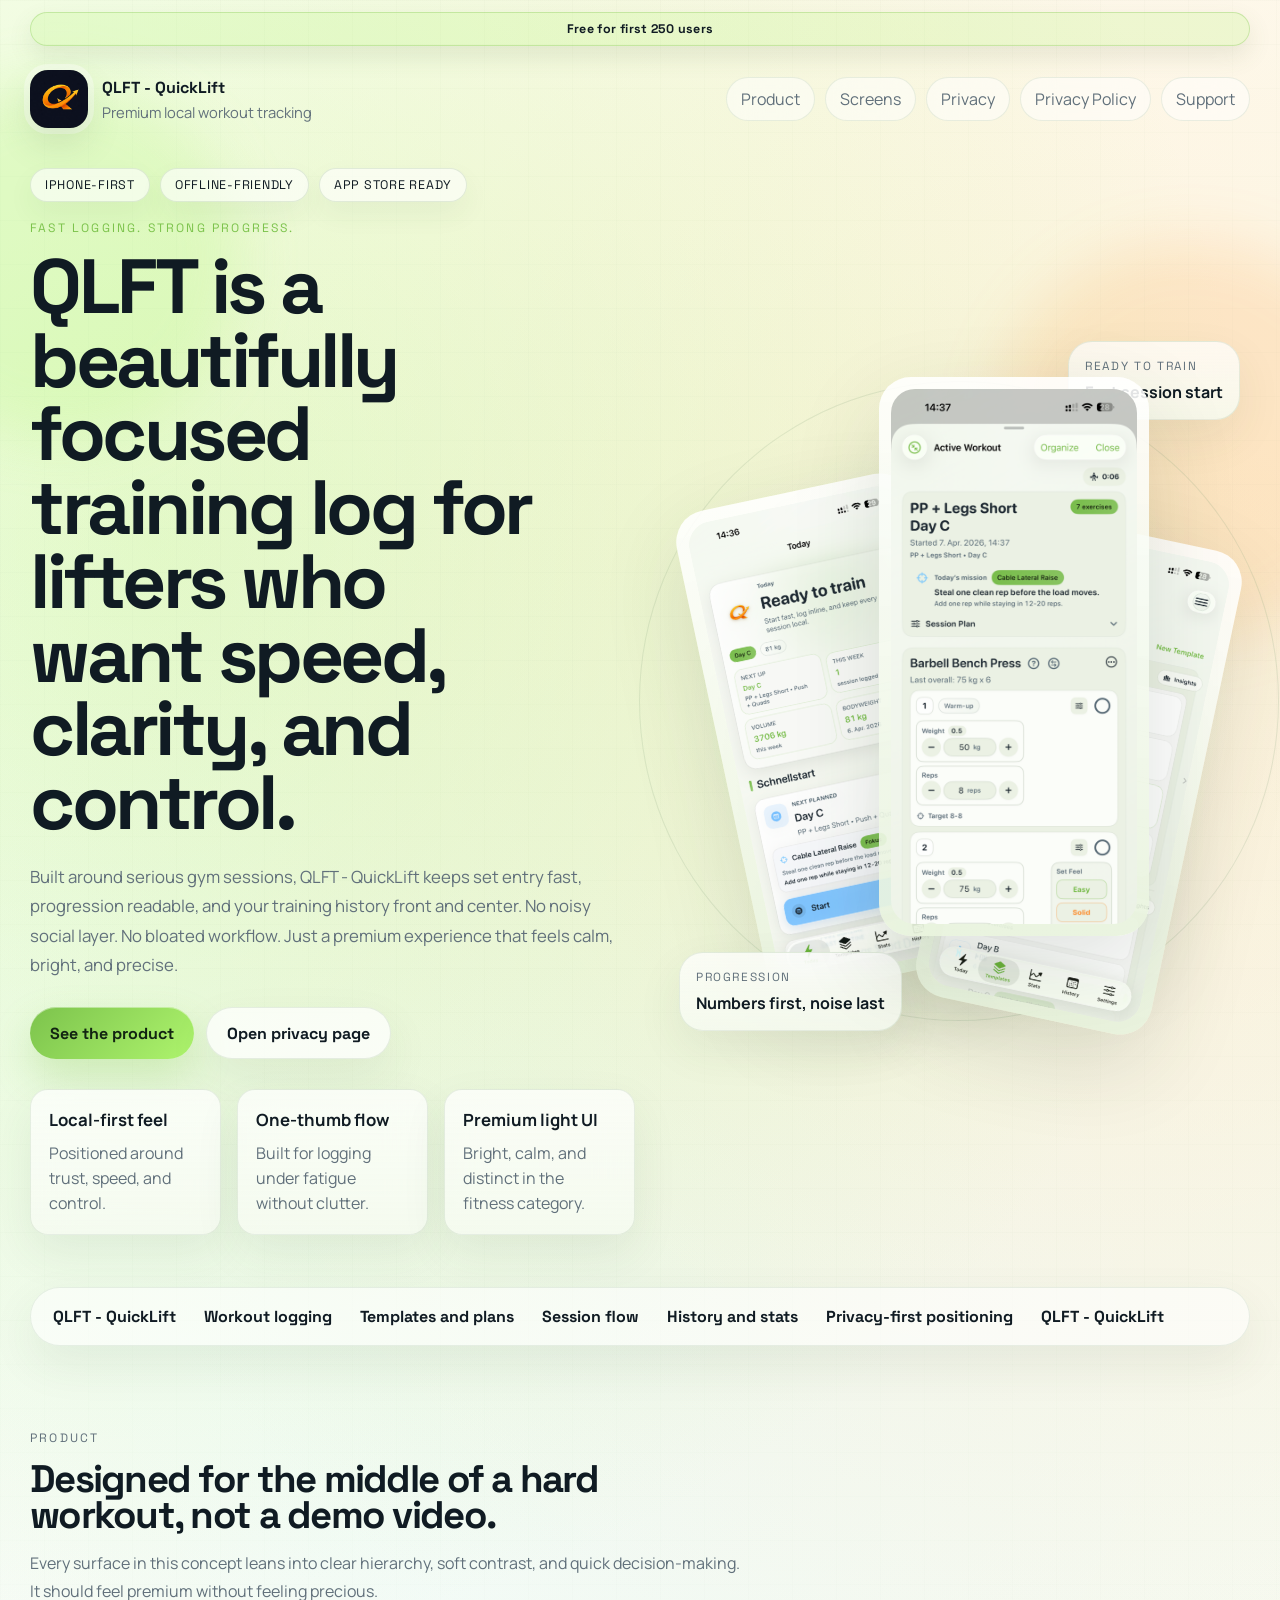
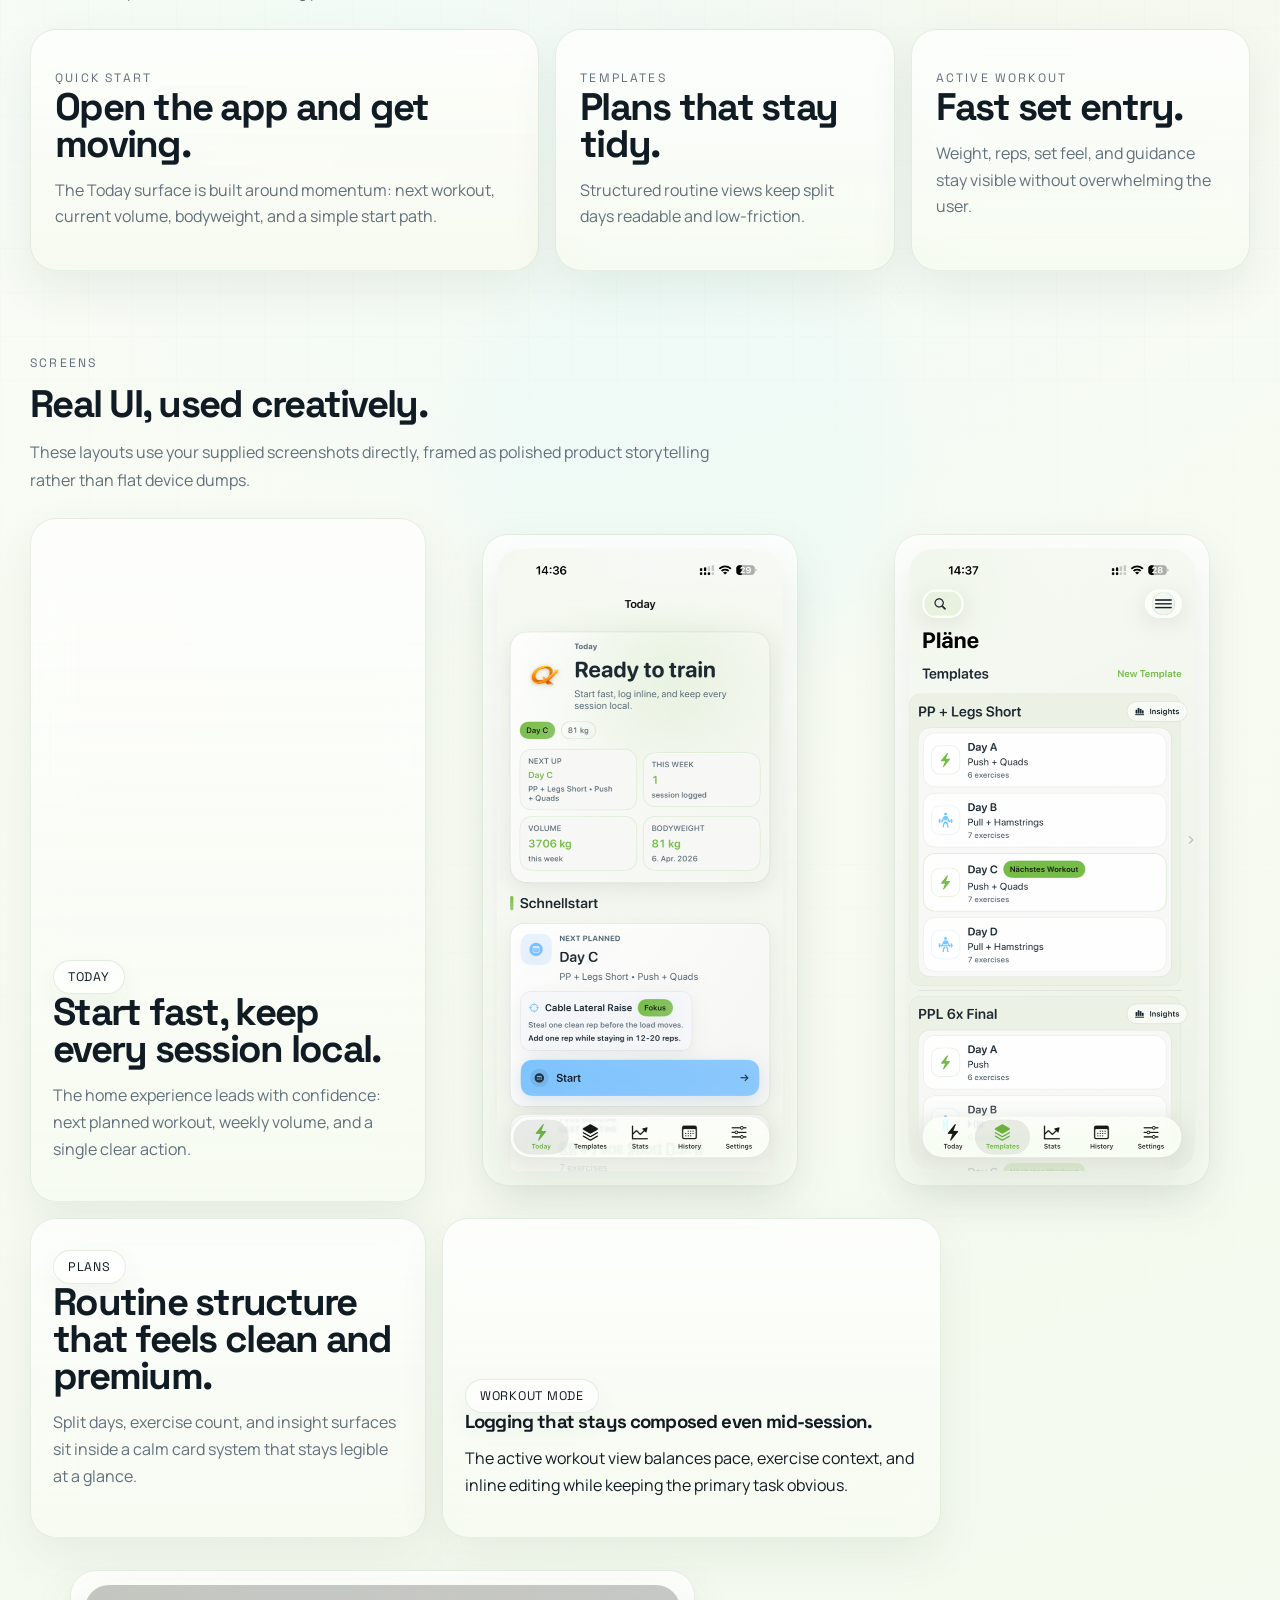
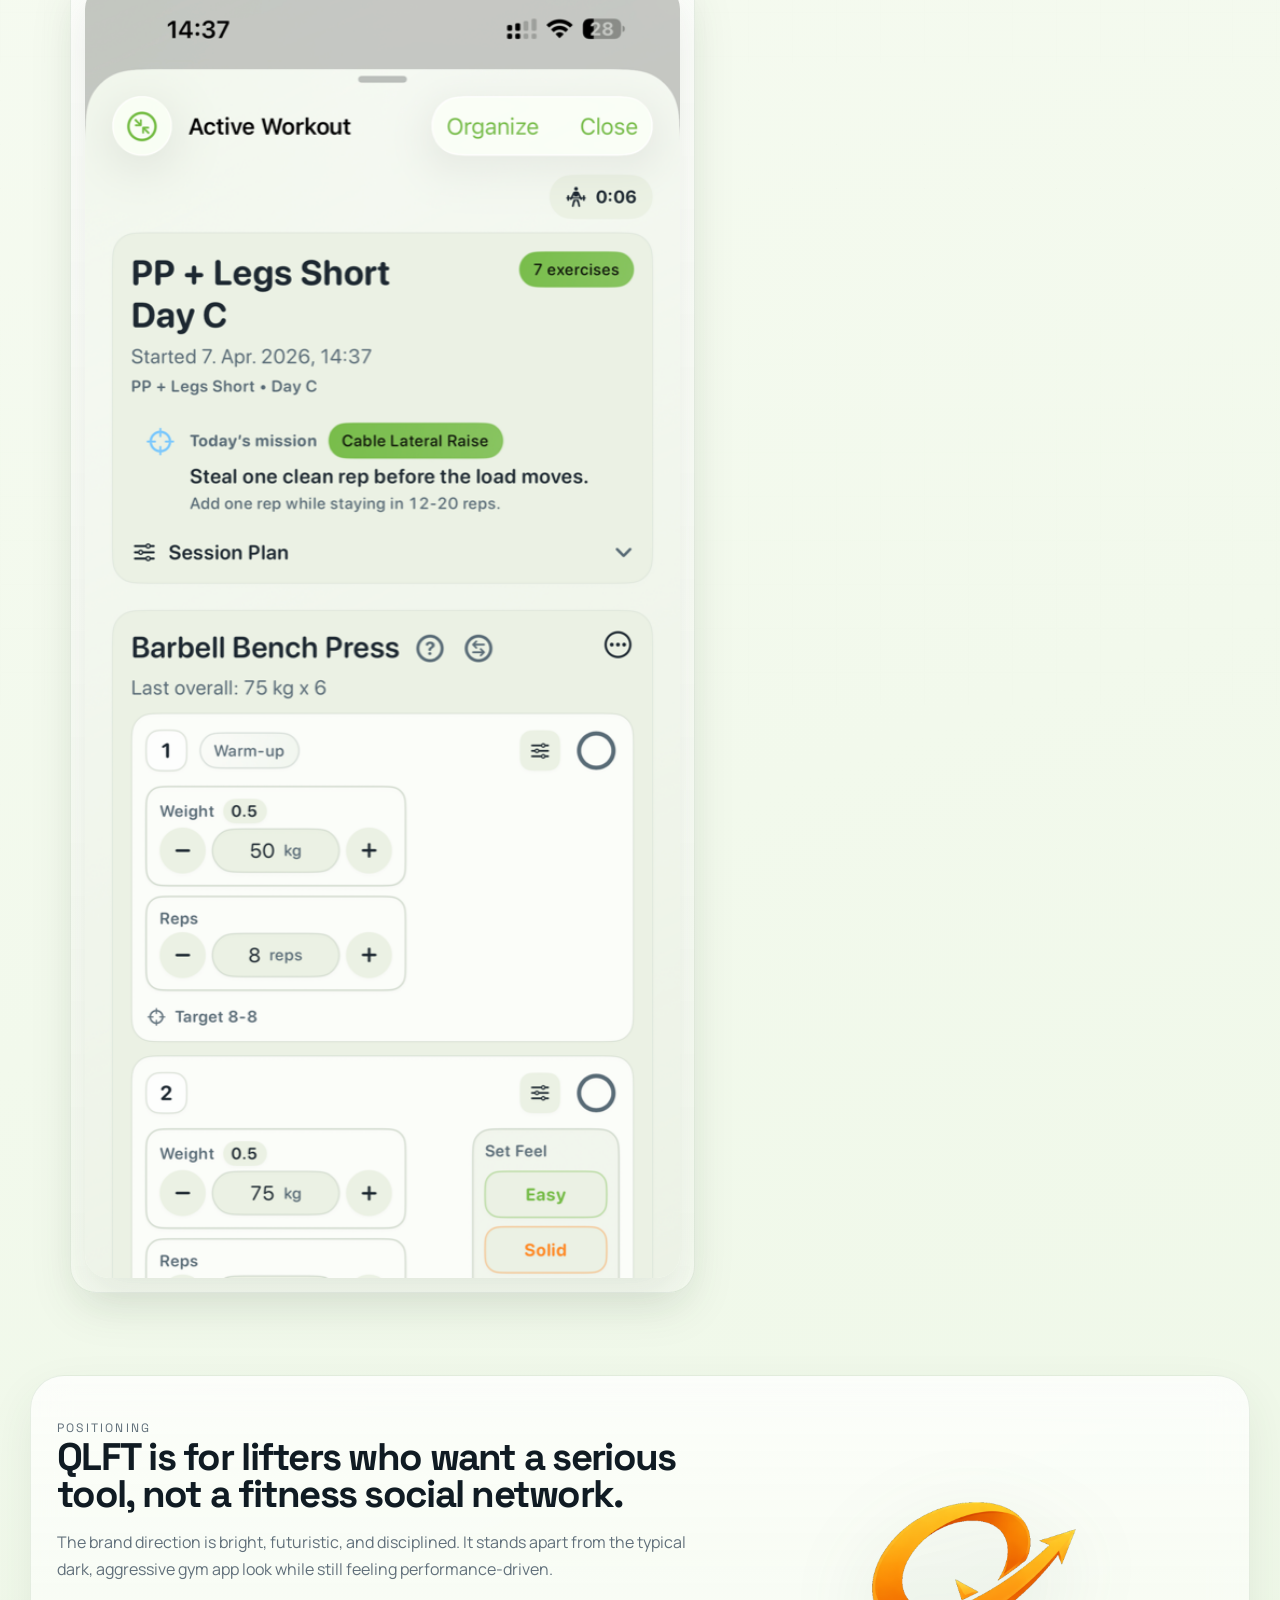
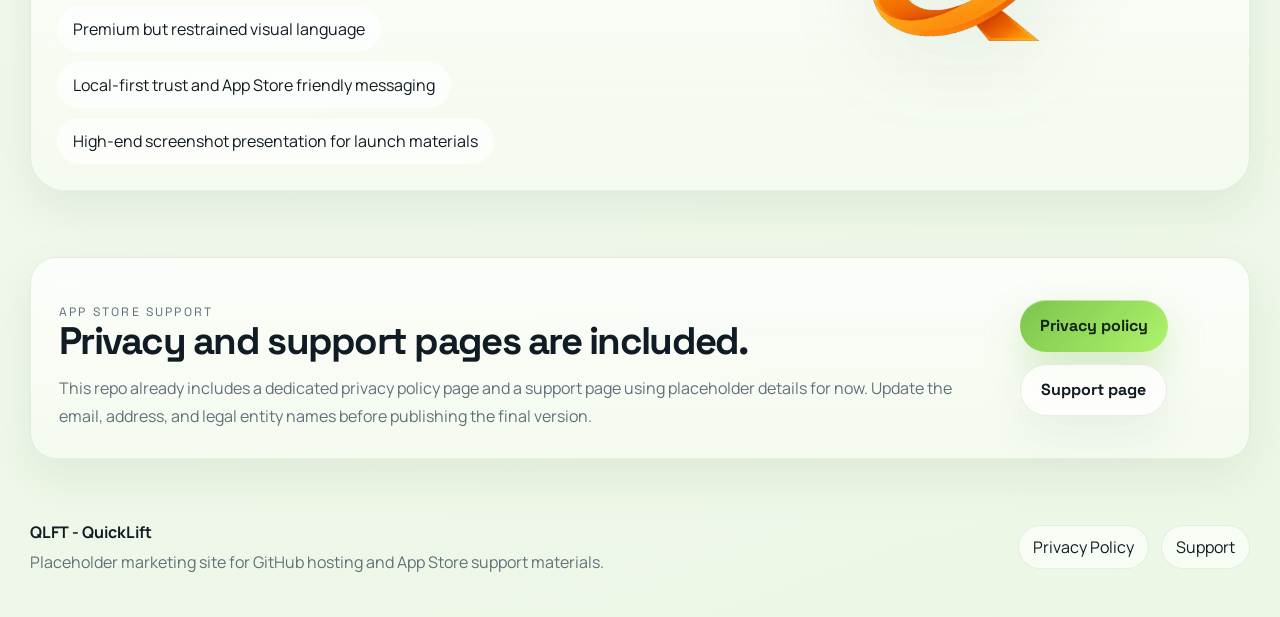
==== index.html @ 1b1b71bb "Update site" ====
<!DOCTYPE html>
<html lang="en">
<head>
  <meta charset="UTF-8">
  <meta name="viewport" content="width=device-width, initial-scale=1.0">
  <meta
    name="description"
    content="QLFT - QuickLift is a premium local workout tracker for serious lifters who want fast logging, clean progression, and a calm high-end interface."
  >
  <title>QLFT - QuickLift</title>
  <link rel="preconnect" href="https://fonts.googleapis.com">
  <link rel="preconnect" href="https://fonts.gstatic.com" crossorigin>
  <link
    href="https://fonts.googleapis.com/css2?family=Space+Grotesk:wght@400;500;700&family=Manrope:wght@400;500;600;700;800&display=swap"
    rel="stylesheet"
  >
  <link rel="icon" type="image/png" href="assets/icons/app-icon.png">
  <link rel="stylesheet" href="styles.css">
</head>
<body>
  <div class="site-shell">
    <div class="ambient ambient-a"></div>
    <div class="ambient ambient-b"></div>
    <div class="ambient ambient-c"></div>
    <div class="grid-overlay"></div>
    <div class="top-banner" role="status" aria-label="Launch offer">Free for first 250 users</div>

    <header class="site-header">
      <a class="brand" href="index.html" aria-label="QLFT - QuickLift home">
        <img src="assets/icons/app-icon.png" alt="QLFT - QuickLift app icon">
        <div>
          <span class="brand-name">QLFT - QuickLift</span>
          <span class="brand-tag">Premium local workout tracking</span>
        </div>
      </a>

      <nav class="nav-links" aria-label="Primary">
        <a href="#product">Product</a>
        <a href="#screens">Screens</a>
        <a href="#privacy-callout">Privacy</a>
        <a href="privacy.html">Privacy Policy</a>
        <a href="support.html">Support</a>
      </nav>
    </header>

    <main>
      <section class="hero-section section">
        <div class="hero-copy">
          <div class="hero-pills">
            <span>iPhone-first</span>
            <span>Offline-friendly</span>
            <span>App Store ready</span>
          </div>
          <p class="eyebrow">Fast logging. Strong progress.</p>
          <h1>QLFT is a beautifully focused training log for lifters who want speed, clarity, and control.</h1>
          <p class="hero-text">
            Built around serious gym sessions, QLFT - QuickLift keeps set entry fast, progression readable,
            and your training history front and center. No noisy social layer. No bloated workflow. Just a premium
            experience that feels calm, bright, and precise.
          </p>

          <div class="hero-actions">
            <a class="button button-primary" href="#screens">See the product</a>
            <a class="button button-secondary" href="privacy.html">Open privacy page</a>
          </div>

          <div class="hero-stats">
            <article class="stat-card">
              <strong>Local-first feel</strong>
              <span>Positioned around trust, speed, and control.</span>
            </article>
            <article class="stat-card">
              <strong>One-thumb flow</strong>
              <span>Built for logging under fatigue without clutter.</span>
            </article>
            <article class="stat-card">
              <strong>Premium light UI</strong>
              <span>Bright, calm, and distinct in the fitness category.</span>
            </article>
          </div>
        </div>

        <div class="hero-visual" aria-hidden="true">
          <div class="hero-glow hero-glow-a"></div>
          <div class="hero-glow hero-glow-b"></div>
          <div class="phone-stack">
            <figure class="shot-card shot-card-left">
              <img src="assets/images/screen-today.png" alt="Today screen preview">
            </figure>
            <figure class="shot-card shot-card-center">
              <img src="assets/images/screen-workout.png" alt="Workout screen preview">
            </figure>
            <figure class="shot-card shot-card-right">
              <img src="assets/images/screen-plans.png" alt="Plans screen preview">
            </figure>
          </div>
          <div class="floating-panel panel-top">
            <span class="panel-label">Ready to train</span>
            <strong>Fast session start</strong>
          </div>
          <div class="floating-panel panel-bottom">
            <span class="panel-label">Progression</span>
            <strong>Numbers first, noise last</strong>
          </div>
        </div>
      </section>

      <section class="ticker-band section">
        <div class="ticker-track">
          <span>QLFT - QuickLift</span>
          <span>Workout logging</span>
          <span>Templates and plans</span>
          <span>Session flow</span>
          <span>History and stats</span>
          <span>Privacy-first positioning</span>
          <span>QLFT - QuickLift</span>
        </div>
      </section>

      <section class="section product-section" id="product">
        <div class="section-heading">
          <p class="eyebrow">Product</p>
          <h2>Designed for the middle of a hard workout, not a demo video.</h2>
          <p>
            Every surface in this concept leans into clear hierarchy, soft contrast, and quick decision-making.
            It should feel premium without feeling precious.
          </p>
        </div>

        <div class="feature-grid">
          <article class="feature-card feature-card-large">
            <p class="card-kicker">Quick start</p>
            <h3>Open the app and get moving.</h3>
            <p>
              The Today surface is built around momentum: next workout, current volume, bodyweight, and a simple start path.
            </p>
          </article>

          <article class="feature-card">
            <p class="card-kicker">Templates</p>
            <h3>Plans that stay tidy.</h3>
            <p>Structured routine views keep split days readable and low-friction.</p>
          </article>

          <article class="feature-card">
            <p class="card-kicker">Active workout</p>
            <h3>Fast set entry.</h3>
            <p>Weight, reps, set feel, and guidance stay visible without overwhelming the user.</p>
          </article>
        </div>
      </section>

      <section class="section screenshots-section" id="screens">
        <div class="section-heading">
          <p class="eyebrow">Screens</p>
          <h2>Real UI, used creatively.</h2>
          <p>
            These layouts use your supplied screenshots directly, framed as polished product storytelling rather than flat device dumps.
          </p>
        </div>

        <div class="showcase-grid">
          <article class="showcase-card showcase-copy">
            <span class="mini-tag">Today</span>
            <h3>Start fast, keep every session local.</h3>
            <p>
              The home experience leads with confidence: next planned workout, weekly volume, and a single clear action.
            </p>
          </article>

          <figure class="showcase-card screenshot-card tall-card">
            <img src="assets/images/screen-today.png" alt="QLFT Today screen">
          </figure>

          <figure class="showcase-card screenshot-card tall-card">
            <img src="assets/images/screen-plans.png" alt="QLFT Templates and plans screen">
          </figure>

          <article class="showcase-card showcase-copy alt-copy">
            <span class="mini-tag">Plans</span>
            <h3>Routine structure that feels clean and premium.</h3>
            <p>
              Split days, exercise count, and insight surfaces sit inside a calm card system that stays legible at a glance.
            </p>
          </article>

          <article class="showcase-card wide-copy">
            <span class="mini-tag">Workout mode</span>
            <h3>Logging that stays composed even mid-session.</h3>
            <p>
              The active workout view balances pace, exercise context, and inline editing while keeping the primary task obvious.
            </p>
          </article>

          <figure class="showcase-card screenshot-card featured-workout">
            <img src="assets/images/screen-workout.png" alt="QLFT active workout screen">
          </figure>
        </div>
      </section>

      <section class="section story-section">
        <div class="story-card">
          <div class="story-copy">
            <p class="eyebrow">Positioning</p>
            <h2>QLFT is for lifters who want a serious tool, not a fitness social network.</h2>
            <p>
              The brand direction is bright, futuristic, and disciplined. It stands apart from the typical dark, aggressive gym app look
              while still feeling performance-driven.
            </p>
            <ul class="story-list">
              <li>Premium but restrained visual language</li>
              <li>Local-first trust and App Store friendly messaging</li>
              <li>High-end screenshot presentation for launch materials</li>
            </ul>
          </div>
          <div class="story-art">
            <img src="assets/images/launch-brand.png" alt="QLFT launch brand artwork">
          </div>
        </div>
      </section>

      <section class="section privacy-callout" id="privacy-callout">
        <div class="callout-card">
          <div>
            <p class="eyebrow">App Store support</p>
            <h2>Privacy and support pages are included.</h2>
            <p>
              This repo already includes a dedicated privacy policy page and a support page using placeholder details for now.
              Update the email, address, and legal entity names before publishing the final version.
            </p>
          </div>
          <div class="callout-actions">
            <a class="button button-primary" href="privacy.html">Privacy policy</a>
            <a class="button button-secondary" href="support.html">Support page</a>
          </div>
        </div>
      </section>
    </main>

    <footer class="site-footer">
      <div>
        <strong>QLFT - QuickLift</strong>
        <p>Placeholder marketing site for GitHub hosting and App Store support materials.</p>
      </div>
      <div class="footer-links">
        <a href="privacy.html">Privacy Policy</a>
        <a href="support.html">Support</a>
      </div>
    </footer>
  </div>

  <script src="script.js"></script>
</body>
</html>
---- styles.css ----
:root {
  --bg: #f7fbf2;
  --bg-2: #edf7e6;
  --surface: rgba(255, 255, 255, 0.74);
  --surface-strong: rgba(252, 255, 249, 0.9);
  --stroke: rgba(131, 165, 126, 0.18);
  --stroke-strong: rgba(126, 164, 123, 0.28);
  --text: #101b23;
  --muted: #61707b;
  --lime: #7cc34c;
  --lime-soft: #aef46d;
  --amber: #ff9d3a;
  --amber-soft: #ffd594;
  --cyan: #d6f6ff;
  --shadow-soft: 0 18px 46px rgba(48, 71, 51, 0.08);
  --shadow-strong: 0 32px 90px rgba(41, 64, 44, 0.14);
  --radius-xl: 34px;
  --radius-lg: 26px;
  --radius-md: 18px;
  --site-width: 1220px;
}

* {
  box-sizing: border-box;
}

html {
  scroll-behavior: smooth;
}

body {
  margin: 0;
  min-height: 100vh;
  color: var(--text);
  font-family: "Manrope", "Avenir Next", "Segoe UI", sans-serif;
  background:
    radial-gradient(circle at 12% 10%, rgba(174, 244, 109, 0.32), transparent 22%),
    radial-gradient(circle at 88% 12%, rgba(255, 213, 148, 0.32), transparent 24%),
    radial-gradient(circle at 48% 24%, rgba(214, 246, 255, 0.28), transparent 26%),
    linear-gradient(160deg, #fffef9 0%, var(--bg) 45%, var(--bg-2) 100%);
}

img {
  display: block;
  max-width: 100%;
}

a {
  color: inherit;
  text-decoration: none;
}

.site-shell {
  position: relative;
  overflow: hidden;
  min-height: 100vh;
}

.ambient,
.hero-glow {
  position: absolute;
  border-radius: 999px;
  pointer-events: none;
}

.ambient {
  filter: blur(28px);
}

.ambient-a {
  top: 80px;
  left: -120px;
  width: 360px;
  height: 360px;
  background: rgba(174, 244, 109, 0.22);
}

.ambient-b {
  top: 240px;
  right: -110px;
  width: 400px;
  height: 400px;
  background: rgba(255, 157, 58, 0.16);
}

.ambient-c {
  top: 34%;
  left: 36%;
  width: 440px;
  height: 440px;
  background: rgba(214, 246, 255, 0.18);
}

.grid-overlay {
  position: absolute;
  inset: 0;
  background-image:
    linear-gradient(rgba(129, 160, 127, 0.06) 1px, transparent 1px),
    linear-gradient(90deg, rgba(129, 160, 127, 0.06) 1px, transparent 1px);
  background-size: 44px 44px;
  mask-image: linear-gradient(to bottom, rgba(0, 0, 0, 0.44), transparent 78%);
  pointer-events: none;
}

.site-header,
.section,
.site-footer,
.legal-header,
.top-banner,
.legal-main {
  position: relative;
  z-index: 1;
  width: min(calc(100% - 36px), var(--site-width));
  margin: 0 auto;
}

.top-banner {
  margin-top: 12px;
  padding: 8px 14px;
  border-radius: 999px;
  border: 1px solid rgba(124, 195, 76, 0.32);
  background: rgba(174, 244, 109, 0.2);
  box-shadow: 0 10px 24px rgba(82, 109, 64, 0.12);
  text-align: center;
  font-family: "Space Grotesk", sans-serif;
  font-size: 0.78rem;
  font-weight: 700;
  letter-spacing: 0.03em;
}

.site-header,
.legal-header {
  display: flex;
  align-items: center;
  justify-content: space-between;
  gap: 20px;
  padding: 24px 0 14px;
}

.brand {
  display: flex;
  align-items: center;
  gap: 14px;
}

.brand img {
  width: 58px;
  height: 58px;
  border-radius: 18px;
  box-shadow:
    0 16px 34px rgba(92, 122, 80, 0.16),
    0 0 0 6px rgba(255, 255, 255, 0.36);
}

.brand-name,
.brand-tag {
  display: block;
}

.brand-name {
  font-family: "Space Grotesk", sans-serif;
  font-weight: 700;
}

.brand-tag,
.nav-links a,
.hero-text,
.stat-card span,
.section-heading p,
.feature-card p,
.showcase-copy p,
.story-copy p,
.site-footer p,
.legal-hero p,
.legal-card p,
.legal-card li,
.notice-card span {
  color: var(--muted);
}

.brand-tag {
  margin-top: 4px;
  font-size: 0.92rem;
}

.nav-links {
  display: flex;
  flex-wrap: wrap;
  gap: 10px;
}

.nav-links a {
  padding: 10px 14px;
  border-radius: 999px;
  border: 1px solid rgba(127, 160, 124, 0.16);
  background: rgba(255, 255, 255, 0.52);
  backdrop-filter: blur(16px);
}

.section {
  padding: 24px 0 42px;
}

.hero-section {
  display: grid;
  grid-template-columns: 1.02fr 0.98fr;
  gap: 34px;
  align-items: center;
  padding-top: 26px;
}

.hero-pills,
.hero-actions,
.story-list,
.callout-actions,
.footer-links {
  display: flex;
  flex-wrap: wrap;
}

.hero-pills {
  gap: 10px;
  margin-bottom: 18px;
}

.hero-pills span,
.button,
.mini-tag,
.panel-label {
  font-family: "Space Grotesk", sans-serif;
}

.hero-pills span,
.mini-tag {
  display: inline-flex;
  align-items: center;
  min-height: 34px;
  padding: 0 14px;
  border-radius: 999px;
  border: 1px solid rgba(125, 159, 122, 0.2);
  background: rgba(255, 255, 255, 0.62);
  box-shadow: 0 12px 28px rgba(58, 82, 59, 0.06);
  font-size: 0.78rem;
  letter-spacing: 0.06em;
  text-transform: uppercase;
}

.eyebrow,
.card-kicker {
  margin: 0;
  color: var(--lime);
  text-transform: uppercase;
  letter-spacing: 0.18em;
  font-size: 0.76rem;
  font-family: "Space Grotesk", sans-serif;
}

h1,
h2,
h3 {
  margin: 0;
  font-family: "Space Grotesk", sans-serif;
  line-height: 0.96;
  letter-spacing: -0.045em;
}

h1 {
  margin-top: 14px;
  font-size: clamp(3rem, 6vw, 6rem);
  max-width: 10.5ch;
}

.hero-text {
  margin-top: 22px;
  max-width: 60ch;
  font-size: 1.05rem;
  line-height: 1.75;
}

.hero-actions,
.callout-actions,
.footer-links {
  gap: 12px;
}

.hero-actions {
  margin-top: 28px;
}

.button {
  display: inline-flex;
  align-items: center;
  justify-content: center;
  min-height: 52px;
  padding: 0 20px;
  border-radius: 999px;
  font-weight: 700;
  transition: transform 180ms ease, box-shadow 180ms ease;
}

.button:hover {
  transform: translateY(-2px);
}

.button-primary {
  background: linear-gradient(135deg, var(--lime), var(--lime-soft));
  color: #122412;
  box-shadow:
    0 18px 38px rgba(124, 195, 76, 0.28),
    inset 0 1px 0 rgba(255, 255, 255, 0.42);
}

.button-secondary {
  background: rgba(255, 255, 255, 0.74);
  border: 1px solid rgba(128, 161, 125, 0.18);
  box-shadow: var(--shadow-soft);
}

.hero-stats,
.feature-grid,
.showcase-grid,
.support-grid {
  display: grid;
  gap: 16px;
}

.hero-stats {
  grid-template-columns: repeat(3, minmax(0, 1fr));
  margin-top: 30px;
}

.stat-card,
.feature-card,
.showcase-card,
.story-card,
.callout-card,
.legal-card,
.notice-card,
.floating-panel {
  border: 1px solid var(--stroke);
  background:
    linear-gradient(180deg, rgba(255, 255, 255, 0.74), rgba(246, 251, 241, 0.84));
  backdrop-filter: blur(18px);
  box-shadow: var(--shadow-soft);
}

.stat-card {
  padding: 18px;
  border-radius: var(--radius-md);
}

.stat-card strong,
.feature-card h3,
.showcase-copy h3,
.story-copy h2,
.section-heading h2,
.callout-card h2,
.legal-hero h1,
.legal-card h2 {
  font-size: clamp(1.6rem, 3vw, 3rem);
}

.stat-card strong {
  display: block;
  font-size: 1.05rem;
}

.stat-card span {
  display: block;
  margin-top: 10px;
  line-height: 1.55;
}

.hero-visual {
  position: relative;
  min-height: 860px;
  display: flex;
  align-items: center;
  justify-content: center;
}

.hero-glow-a {
  width: 520px;
  height: 520px;
  background:
    radial-gradient(circle, rgba(255, 255, 255, 0.94) 0%, rgba(174, 244, 109, 0.24) 32%, rgba(255, 255, 255, 0) 68%);
  filter: blur(8px);
}

.hero-glow-b {
  width: 640px;
  height: 640px;
  border: 1px solid rgba(127, 161, 125, 0.18);
  background:
    radial-gradient(circle, rgba(214, 246, 255, 0.24) 0%, rgba(255, 255, 255, 0) 62%);
}

.phone-stack {
  position: relative;
  width: min(100%, 560px);
  min-height: 760px;
}

.shot-card {
  position: absolute;
  width: 240px;
  padding: 12px;
  border-radius: 32px;
  background:
    linear-gradient(180deg, rgba(255, 255, 255, 0.88), rgba(232, 243, 221, 0.92));
  box-shadow: var(--shadow-strong);
}

.shot-card img {
  border-radius: 24px;
}

.shot-card-left {
  left: 0;
  top: 150px;
  transform: rotate(-12deg);
}

.shot-card-center {
  left: 160px;
  top: 40px;
  width: 270px;
  z-index: 2;
}

.shot-card-right {
  right: 0;
  top: 190px;
  transform: rotate(12deg);
}

.floating-panel {
  position: absolute;
  padding: 16px;
  border-radius: 24px;
}

.panel-top {
  top: 70px;
  right: 10px;
}

.panel-bottom {
  left: 10px;
  bottom: 100px;
}

.panel-label {
  display: block;
  text-transform: uppercase;
  letter-spacing: 0.14em;
  font-size: 0.74rem;
  color: var(--muted);
}

.floating-panel strong {
  display: block;
  margin-top: 8px;
}

.ticker-band {
  padding-top: 10px;
}

.ticker-track {
  display: flex;
  gap: 28px;
  padding: 18px 22px;
  overflow: auto hidden;
  border-radius: 999px;
  border: 1px solid rgba(126, 159, 122, 0.16);
  background: rgba(255, 255, 255, 0.58);
  box-shadow: var(--shadow-soft);
  scrollbar-width: none;
}

.ticker-track::-webkit-scrollbar {
  display: none;
}

.ticker-track span {
  white-space: nowrap;
  font-family: "Space Grotesk", sans-serif;
  font-weight: 700;
}

.section-heading {
  max-width: 720px;
}

.section-heading h2 {
  margin-top: 12px;
}

.section-heading p {
  margin-top: 16px;
  line-height: 1.72;
}

.feature-grid {
  grid-template-columns: 1.2fr 0.8fr 0.8fr;
  margin-top: 24px;
}

.feature-card,
.showcase-card,
.callout-card,
.legal-card,
.notice-card {
  border-radius: var(--radius-lg);
}

.feature-card {
  padding: 24px;
}

.feature-card p {
  margin-top: 14px;
  line-height: 1.68;
}

.feature-card-large {
  background:
    linear-gradient(180deg, rgba(255, 255, 255, 0.82), rgba(247, 251, 242, 0.88)),
    linear-gradient(135deg, rgba(124, 195, 76, 0.08), rgba(255, 157, 58, 0.1));
}

.showcase-grid {
  grid-template-columns: repeat(12, 1fr);
  margin-top: 24px;
}

.showcase-card {
  padding: 22px;
}

.showcase-copy,
.wide-copy {
  display: flex;
  flex-direction: column;
  justify-content: flex-end;
}

.showcase-copy {
  grid-column: span 4;
  min-height: 280px;
}

.alt-copy {
  justify-content: center;
}

.wide-copy {
  grid-column: span 5;
  min-height: 320px;
}

.showcase-copy p,
.wide-copy p {
  margin-top: 14px;
  line-height: 1.68;
}

.mini-tag {
  width: fit-content;
}

.screenshot-card {
  padding: 14px;
}

.tall-card {
  grid-column: span 4;
}

.featured-workout {
  grid-column: span 7;
}

.screenshot-card img {
  width: 100%;
  height: 100%;
  object-fit: cover;
  border-radius: 24px;
  box-shadow: 0 18px 40px rgba(61, 82, 61, 0.1);
}

.story-card {
  display: grid;
  grid-template-columns: 1.1fr 0.9fr;
  gap: 20px;
  padding: 26px;
  border-radius: var(--radius-xl);
}

.story-copy p {
  margin-top: 16px;
  line-height: 1.72;
}

.story-list {
  gap: 10px;
  margin: 22px 0 0;
  padding: 0;
  list-style: none;
}

.story-list li {
  padding: 12px 16px;
  border-radius: 999px;
  background: rgba(255, 255, 255, 0.66);
  width: fit-content;
}

.story-art {
  display: flex;
  align-items: center;
  justify-content: center;
  padding: 10px;
}

.story-art img {
  max-width: 340px;
  filter: drop-shadow(0 20px 40px rgba(68, 96, 65, 0.14));
}

.callout-card {
  display: flex;
  align-items: center;
  justify-content: space-between;
  gap: 24px;
  padding: 28px;
}

.callout-card p {
  margin: 16px 0 0;
  color: var(--muted);
  line-height: 1.7;
}

.site-footer {
  display: flex;
  align-items: center;
  justify-content: space-between;
  gap: 20px;
  padding: 20px 0 44px;
}

.site-footer p {
  margin: 8px 0 0;
}

.footer-links a {
  padding: 10px 14px;
  border-radius: 999px;
  background: rgba(255, 255, 255, 0.58);
  border: 1px solid rgba(126, 159, 122, 0.16);
}

.legal-shell {
  min-height: 100vh;
  background:
    radial-gradient(circle at top left, rgba(174, 244, 109, 0.24), transparent 18%),
    radial-gradient(circle at top right, rgba(255, 213, 148, 0.24), transparent 18%),
    linear-gradient(160deg, #fffef9 0%, var(--bg) 44%, var(--bg-2) 100%);
}

.legal-main {
  padding: 18px 0 48px;
}

.legal-hero {
  max-width: 760px;
  padding: 24px 0 18px;
}

.legal-hero h1 {
  max-width: none;
  font-size: clamp(2.8rem, 5vw, 4.8rem);
}

.legal-hero p {
  margin-top: 18px;
  line-height: 1.75;
}

.notice-card {
  display: grid;
  gap: 8px;
  width: fit-content;
  margin-top: 22px;
  padding: 18px 20px;
}

.notice-card strong {
  font-size: 1rem;
}

.legal-card {
  padding: 24px;
  margin-top: 16px;
}

.legal-card h2 {
  font-size: 1.7rem;
}

.legal-card p,
.legal-card ul {
  margin: 14px 0 0;
  line-height: 1.75;
}

.legal-card ul {
  padding-left: 20px;
}

.support-grid {
  grid-template-columns: repeat(2, minmax(0, 1fr));
  margin-top: 8px;
}

[data-reveal] {
  opacity: 0;
  transform: translateY(28px);
  transition: opacity 500ms ease, transform 500ms ease;
}

[data-reveal].is-visible {
  opacity: 1;
  transform: translateY(0);
}

@media (max-width: 1080px) {
  .hero-section,
  .story-card,
  .callout-card,
  .site-footer,
  .support-grid,
  .feature-grid {
    grid-template-columns: 1fr;
  }

  .hero-section {
    gap: 18px;
  }

  .hero-visual {
    min-height: 760px;
  }

  .showcase-copy,
  .tall-card,
  .wide-copy,
  .featured-workout {
    grid-column: span 12;
  }

  .callout-card,
  .site-footer {
    flex-direction: column;
    align-items: flex-start;
  }
}

@media (max-width: 760px) {
  .site-header,
  .legal-header {
    flex-direction: column;
    align-items: flex-start;
  }

  h1 {
    font-size: clamp(2.7rem, 14vw, 4.4rem);
  }

  .hero-stats {
    grid-template-columns: 1fr;
  }

  .phone-stack {
    width: 100%;
    min-height: 720px;
  }

  .shot-card {
    width: 200px;
  }

  .shot-card-left {
    top: 170px;
  }

  .shot-card-center {
    left: 110px;
    width: 240px;
  }

  .shot-card-right {
    top: 210px;
  }

  .floating-panel {
    position: relative;
    width: fit-content;
    margin-top: 12px;
  }

  .panel-top,
  .panel-bottom {
    top: auto;
    left: auto;
    right: auto;
    bottom: auto;
  }

  .story-art img {
    max-width: 250px;
  }

  .support-grid {
    grid-template-columns: 1fr;
  }
}
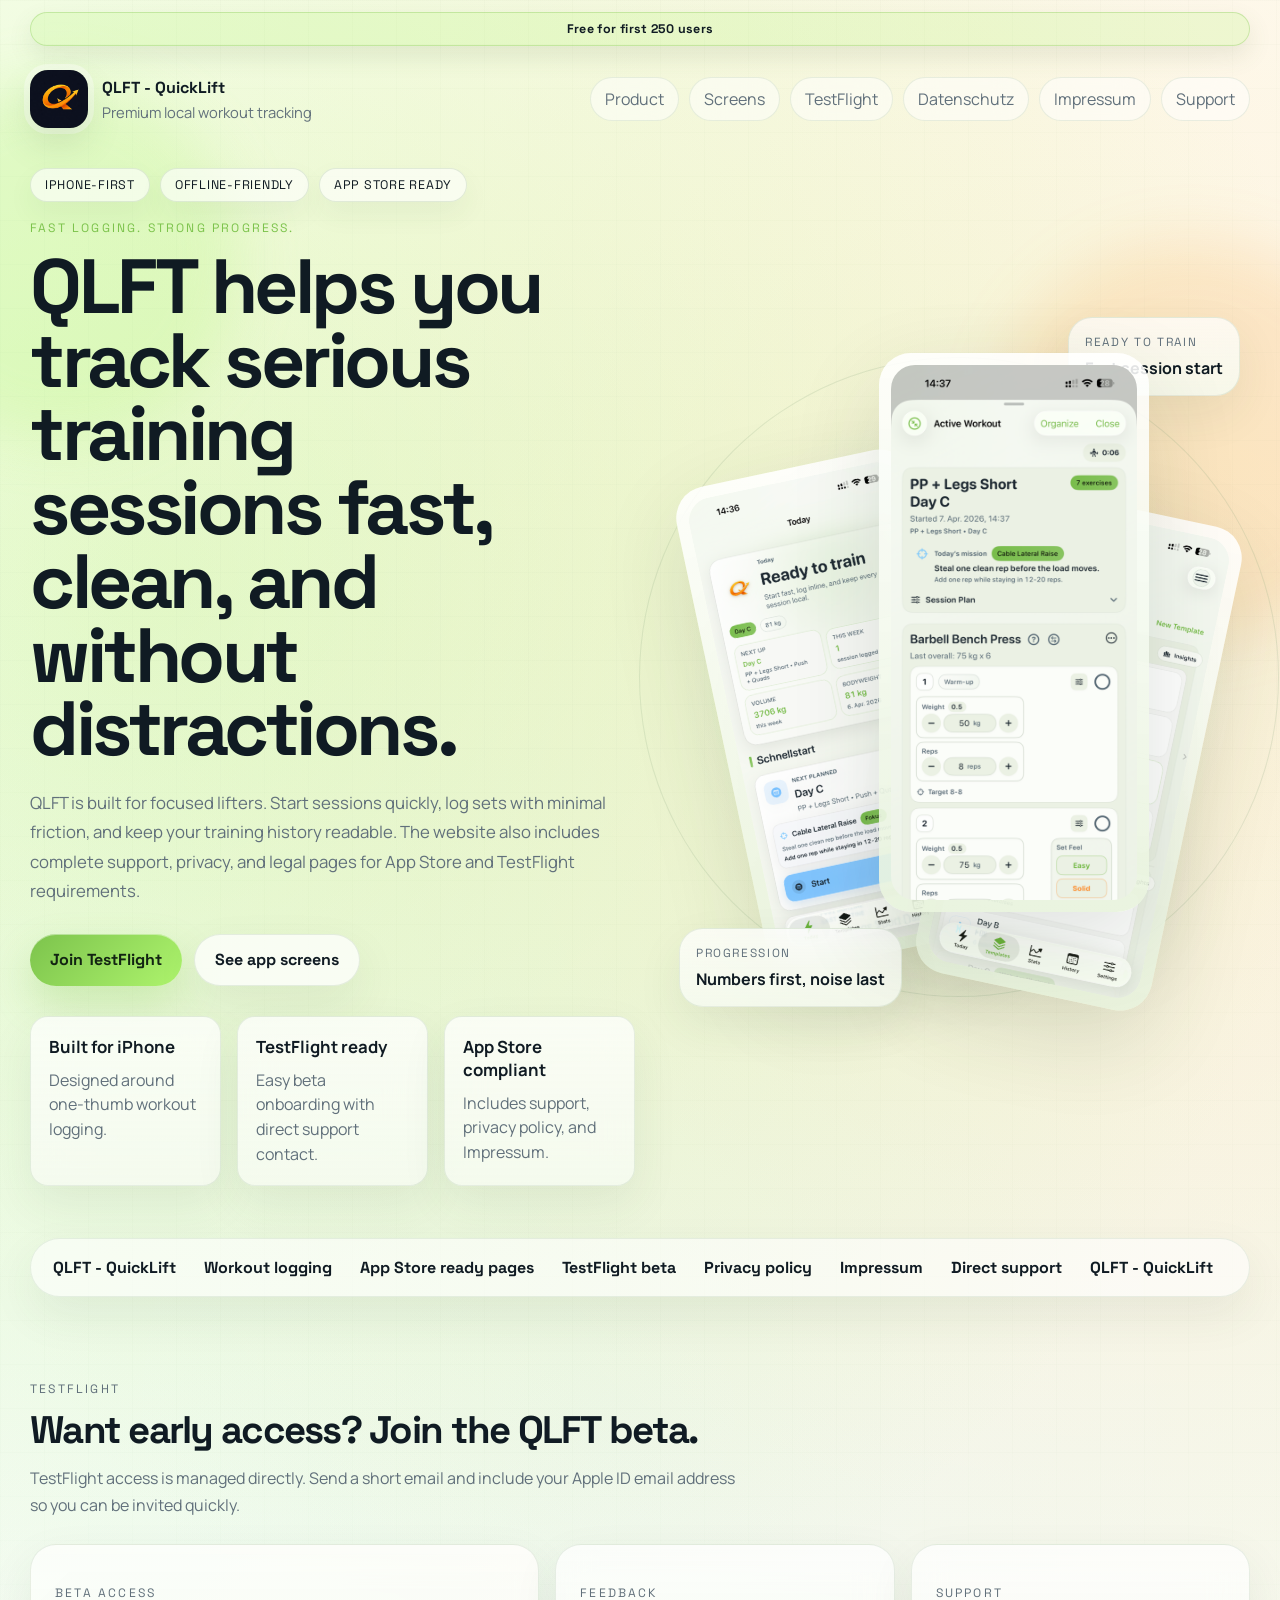
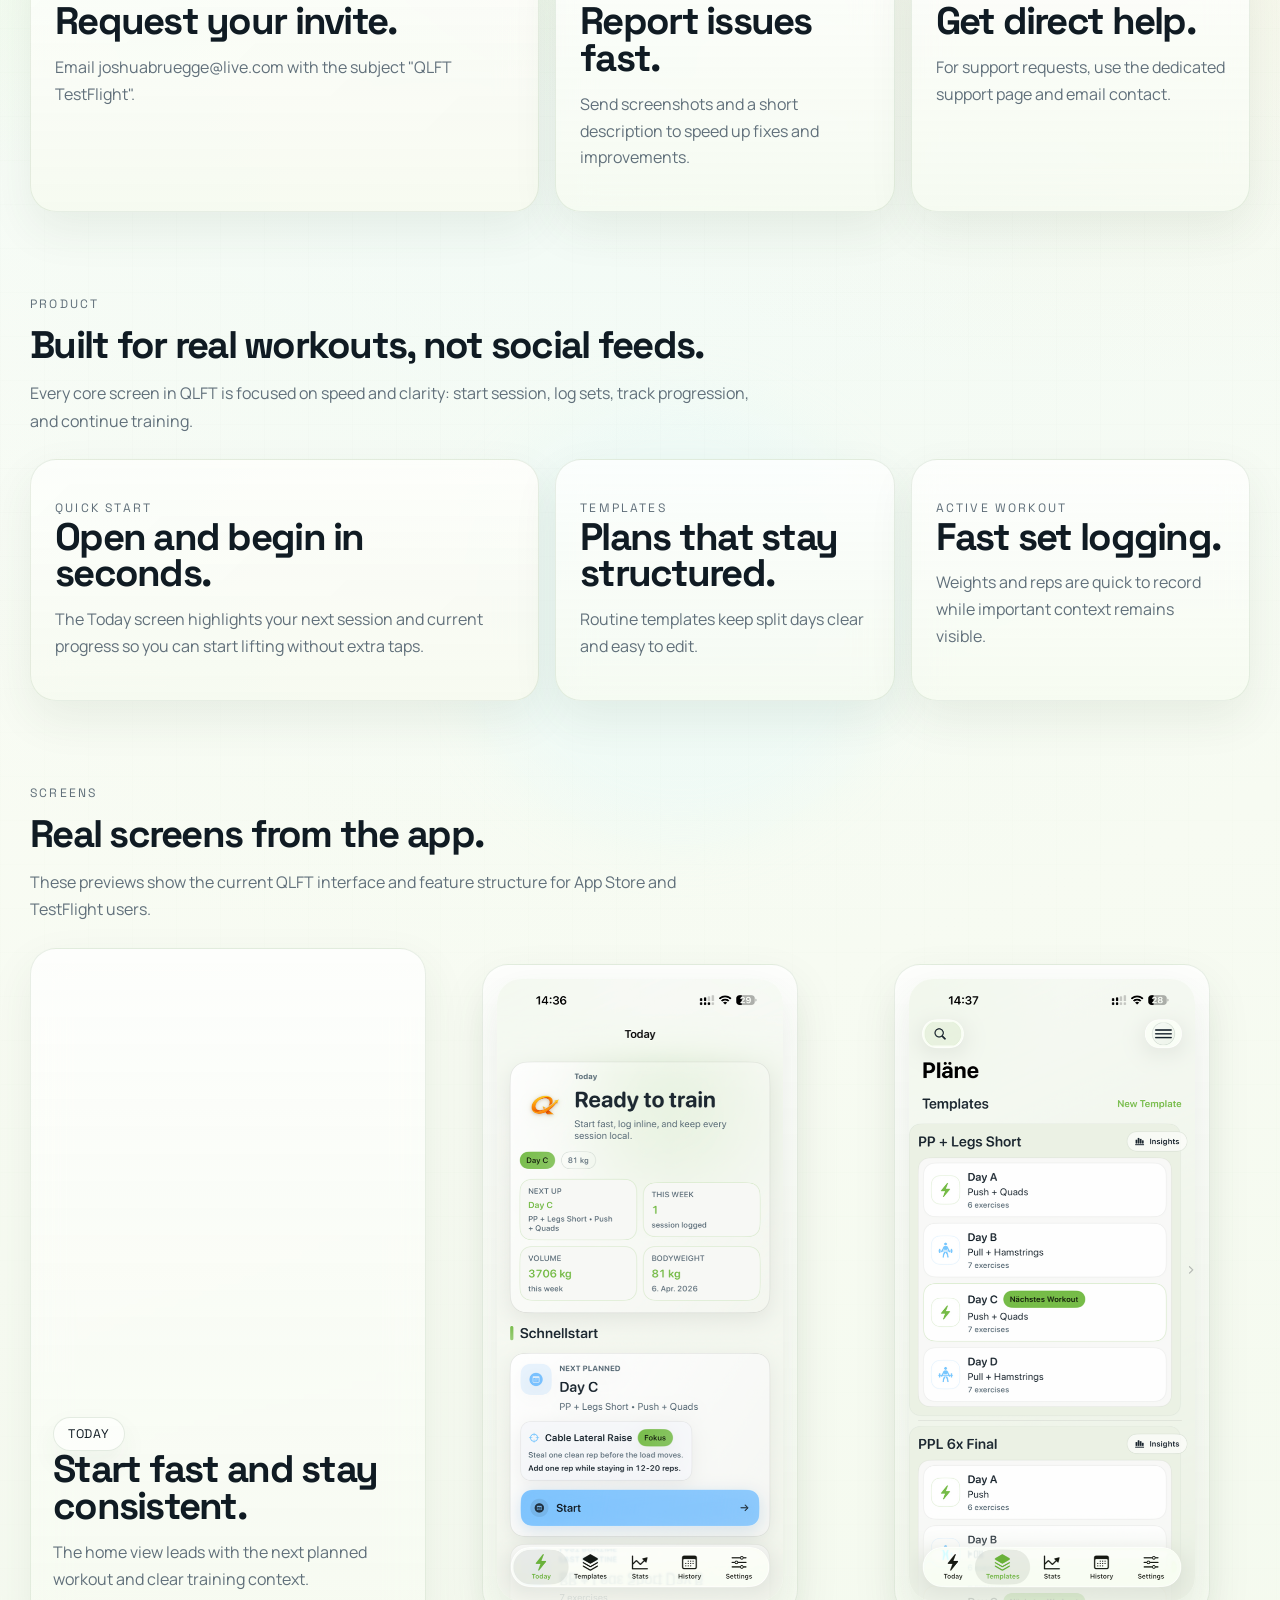
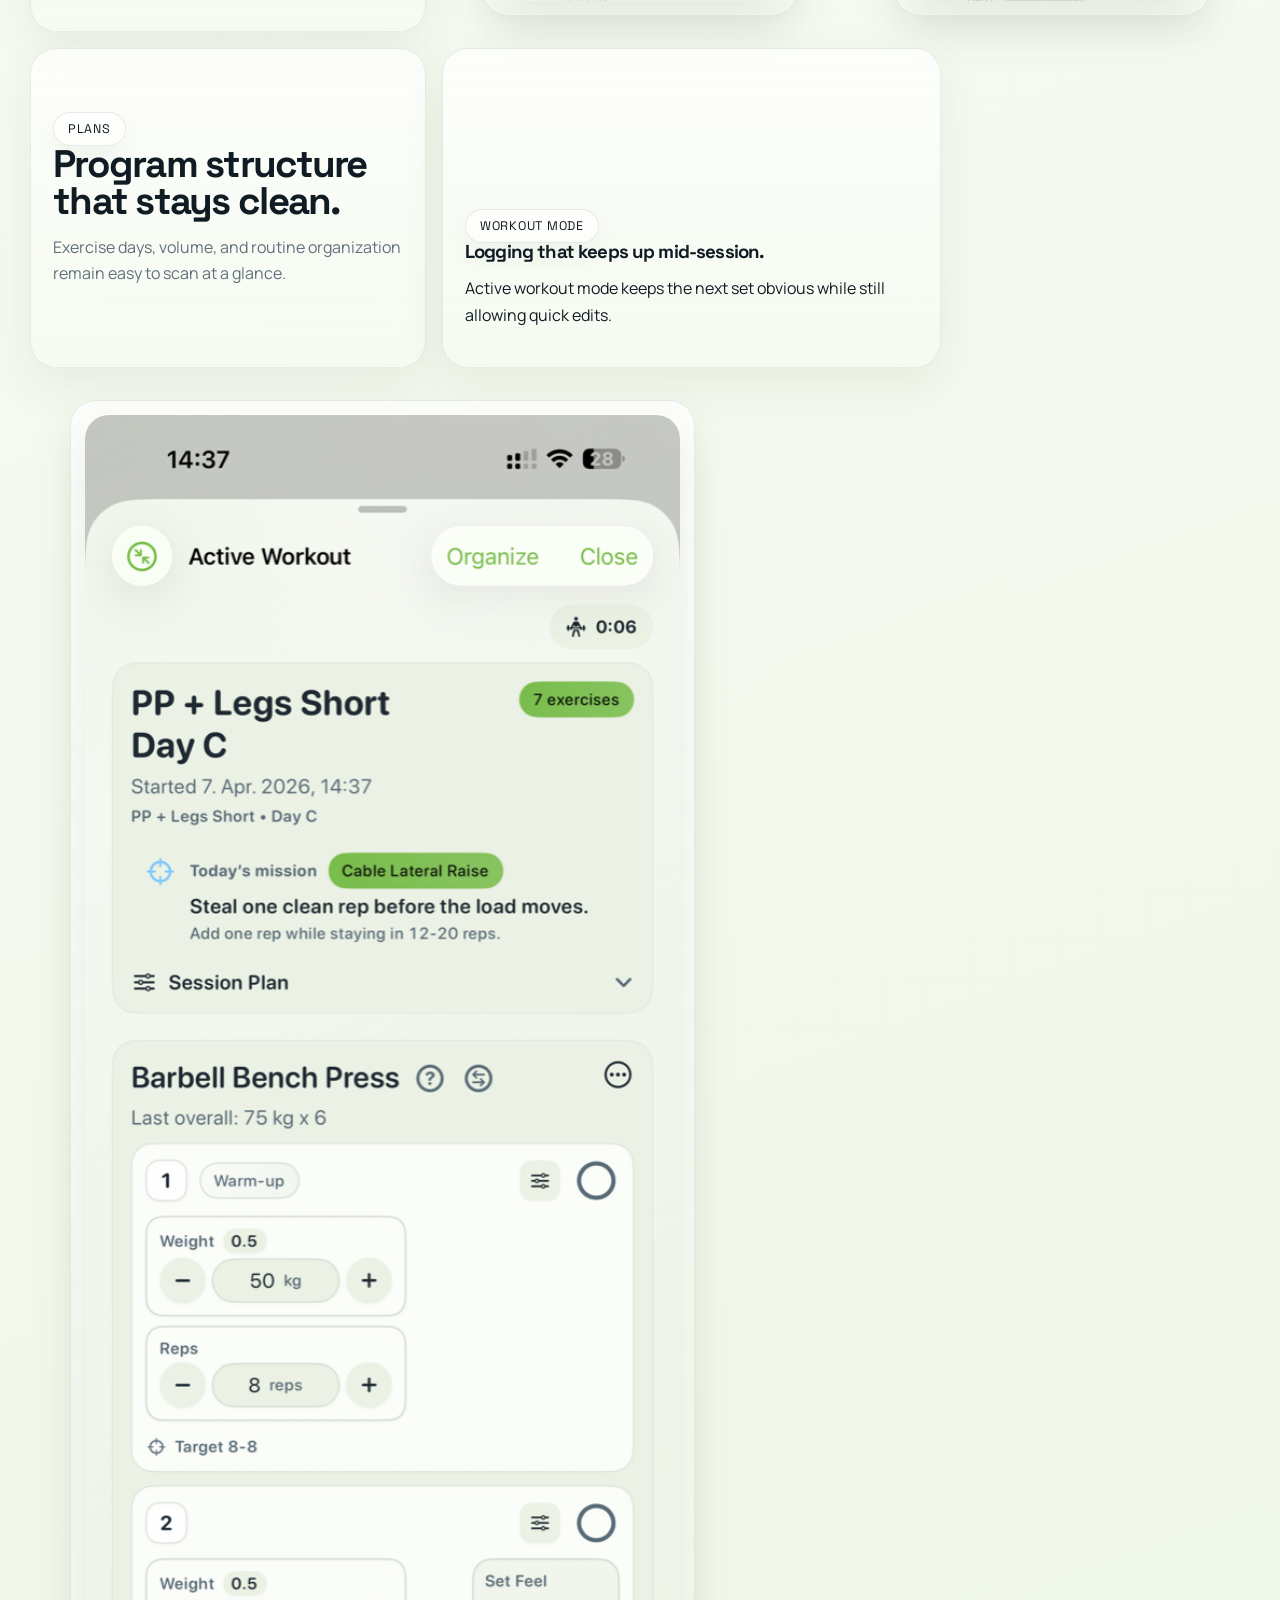
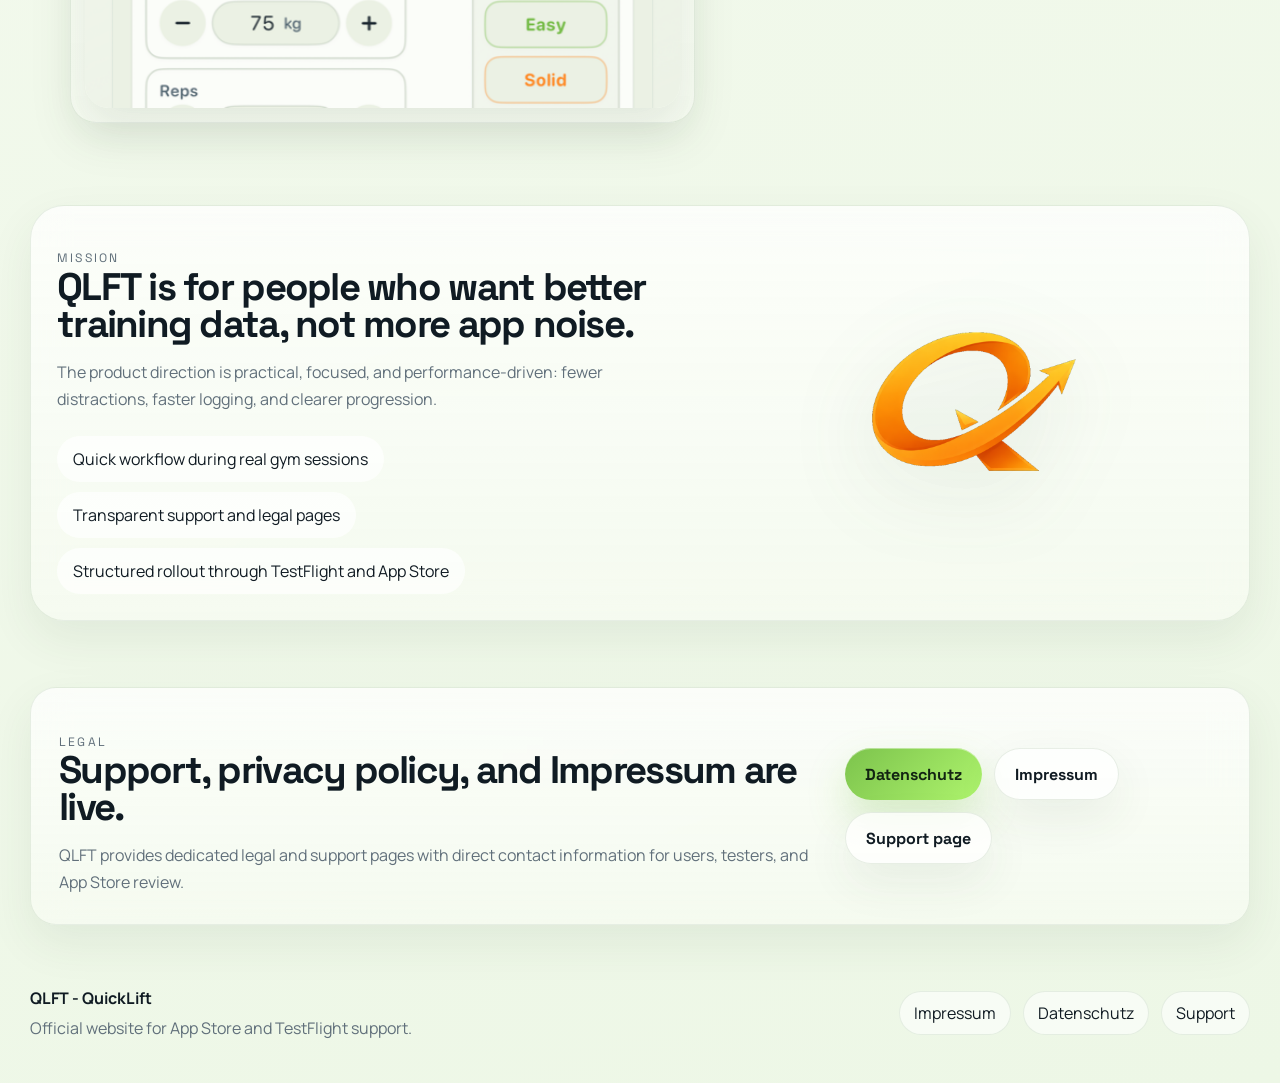
==== commit 179a0756: "Quick update" ====
--- a/index.html
+++ b/index.html
@@ -5,7 +5,7 @@
   <meta name="viewport" content="width=device-width, initial-scale=1.0">
   <meta
     name="description"
-    content="QLFT - QuickLift is a premium local workout tracker for serious lifters who want fast logging, clean progression, and a calm high-end interface."
+    content="QLFT is a focused workout tracking app for iPhone with fast session logging, TestFlight access, and clear App Store support pages."
   >
   <title>QLFT - QuickLift</title>
   <link rel="preconnect" href="https://fonts.googleapis.com">
@@ -37,8 +37,9 @@
       <nav class="nav-links" aria-label="Primary">
         <a href="#product">Product</a>
         <a href="#screens">Screens</a>
-        <a href="#privacy-callout">Privacy</a>
-        <a href="privacy.html">Privacy Policy</a>
+        <a href="#testflight">TestFlight</a>
+        <a href="privacy.html">Datenschutz</a>
+        <a href="impressum.html">Impressum</a>
         <a href="support.html">Support</a>
       </nav>
     </header>
@@ -52,30 +53,30 @@
             <span>App Store ready</span>
           </div>
           <p class="eyebrow">Fast logging. Strong progress.</p>
-          <h1>QLFT is a beautifully focused training log for lifters who want speed, clarity, and control.</h1>
+          <h1>QLFT helps you track serious training sessions fast, clean, and without distractions.</h1>
           <p class="hero-text">
-            Built around serious gym sessions, QLFT - QuickLift keeps set entry fast, progression readable,
-            and your training history front and center. No noisy social layer. No bloated workflow. Just a premium
-            experience that feels calm, bright, and precise.
+            QLFT is built for focused lifters. Start sessions quickly, log sets with minimal friction,
+            and keep your training history readable. The website also includes complete support, privacy,
+            and legal pages for App Store and TestFlight requirements.
           </p>
 
           <div class="hero-actions">
-            <a class="button button-primary" href="#screens">See the product</a>
-            <a class="button button-secondary" href="privacy.html">Open privacy page</a>
+            <a class="button button-primary" href="#testflight">Join TestFlight</a>
+            <a class="button button-secondary" href="#screens">See app screens</a>
           </div>
 
           <div class="hero-stats">
             <article class="stat-card">
-              <strong>Local-first feel</strong>
-              <span>Positioned around trust, speed, and control.</span>
+              <strong>Built for iPhone</strong>
+              <span>Designed around one-thumb workout logging.</span>
             </article>
             <article class="stat-card">
-              <strong>One-thumb flow</strong>
-              <span>Built for logging under fatigue without clutter.</span>
+              <strong>TestFlight ready</strong>
+              <span>Easy beta onboarding with direct support contact.</span>
             </article>
             <article class="stat-card">
-              <strong>Premium light UI</strong>
-              <span>Bright, calm, and distinct in the fitness category.</span>
+              <strong>App Store compliant</strong>
+              <span>Includes support, privacy policy, and Impressum.</span>
             </article>
           </div>
         </div>
@@ -109,43 +110,75 @@
         <div class="ticker-track">
           <span>QLFT - QuickLift</span>
           <span>Workout logging</span>
-          <span>Templates and plans</span>
-          <span>Session flow</span>
-          <span>History and stats</span>
-          <span>Privacy-first positioning</span>
+          <span>App Store ready pages</span>
+          <span>TestFlight beta</span>
+          <span>Privacy policy</span>
+          <span>Impressum</span>
+          <span>Direct support</span>
           <span>QLFT - QuickLift</span>
+        </div>
+      </section>
+
+      <section class="section product-section" id="testflight">
+        <div class="section-heading">
+          <p class="eyebrow">TestFlight</p>
+          <h2>Want early access? Join the QLFT beta.</h2>
+          <p>
+            TestFlight access is managed directly. Send a short email and include your Apple ID email address so you can be invited quickly.
+          </p>
+        </div>
+
+        <div class="feature-grid">
+          <article class="feature-card feature-card-large">
+            <p class="card-kicker">Beta access</p>
+            <h3>Request your invite.</h3>
+            <p>
+              Email <a href="mailto:joshuabruegge@live.com">joshuabruegge@live.com</a> with the subject "QLFT TestFlight".
+            </p>
+          </article>
+
+          <article class="feature-card">
+            <p class="card-kicker">Feedback</p>
+            <h3>Report issues fast.</h3>
+            <p>Send screenshots and a short description to speed up fixes and improvements.</p>
+          </article>
+
+          <article class="feature-card">
+            <p class="card-kicker">Support</p>
+            <h3>Get direct help.</h3>
+            <p>For support requests, use the dedicated support page and email contact.</p>
+          </article>
         </div>
       </section>
 
       <section class="section product-section" id="product">
         <div class="section-heading">
           <p class="eyebrow">Product</p>
-          <h2>Designed for the middle of a hard workout, not a demo video.</h2>
+          <h2>Built for real workouts, not social feeds.</h2>
           <p>
-            Every surface in this concept leans into clear hierarchy, soft contrast, and quick decision-making.
-            It should feel premium without feeling precious.
+            Every core screen in QLFT is focused on speed and clarity: start session, log sets, track progression, and continue training.
           </p>
         </div>
 
         <div class="feature-grid">
           <article class="feature-card feature-card-large">
             <p class="card-kicker">Quick start</p>
-            <h3>Open the app and get moving.</h3>
-            <p>
-              The Today surface is built around momentum: next workout, current volume, bodyweight, and a simple start path.
+            <h3>Open and begin in seconds.</h3>
+            <p>
+              The Today screen highlights your next session and current progress so you can start lifting without extra taps.
             </p>
           </article>
 
           <article class="feature-card">
             <p class="card-kicker">Templates</p>
-            <h3>Plans that stay tidy.</h3>
-            <p>Structured routine views keep split days readable and low-friction.</p>
+            <h3>Plans that stay structured.</h3>
+            <p>Routine templates keep split days clear and easy to edit.</p>
           </article>
 
           <article class="feature-card">
             <p class="card-kicker">Active workout</p>
-            <h3>Fast set entry.</h3>
-            <p>Weight, reps, set feel, and guidance stay visible without overwhelming the user.</p>
+            <h3>Fast set logging.</h3>
+            <p>Weights and reps are quick to record while important context remains visible.</p>
           </article>
         </div>
       </section>
@@ -153,18 +186,18 @@
       <section class="section screenshots-section" id="screens">
         <div class="section-heading">
           <p class="eyebrow">Screens</p>
-          <h2>Real UI, used creatively.</h2>
+          <h2>Real screens from the app.</h2>
           <p>
-            These layouts use your supplied screenshots directly, framed as polished product storytelling rather than flat device dumps.
+            These previews show the current QLFT interface and feature structure for App Store and TestFlight users.
           </p>
         </div>
 
         <div class="showcase-grid">
           <article class="showcase-card showcase-copy">
             <span class="mini-tag">Today</span>
-            <h3>Start fast, keep every session local.</h3>
-            <p>
-              The home experience leads with confidence: next planned workout, weekly volume, and a single clear action.
+            <h3>Start fast and stay consistent.</h3>
+            <p>
+              The home view leads with the next planned workout and clear training context.
             </p>
           </article>
 
@@ -178,17 +211,17 @@
 
           <article class="showcase-card showcase-copy alt-copy">
             <span class="mini-tag">Plans</span>
-            <h3>Routine structure that feels clean and premium.</h3>
-            <p>
-              Split days, exercise count, and insight surfaces sit inside a calm card system that stays legible at a glance.
+            <h3>Program structure that stays clean.</h3>
+            <p>
+              Exercise days, volume, and routine organization remain easy to scan at a glance.
             </p>
           </article>
 
           <article class="showcase-card wide-copy">
             <span class="mini-tag">Workout mode</span>
-            <h3>Logging that stays composed even mid-session.</h3>
-            <p>
-              The active workout view balances pace, exercise context, and inline editing while keeping the primary task obvious.
+            <h3>Logging that keeps up mid-session.</h3>
+            <p>
+              Active workout mode keeps the next set obvious while still allowing quick edits.
             </p>
           </article>
 
@@ -201,16 +234,15 @@
       <section class="section story-section">
         <div class="story-card">
           <div class="story-copy">
-            <p class="eyebrow">Positioning</p>
-            <h2>QLFT is for lifters who want a serious tool, not a fitness social network.</h2>
-            <p>
-              The brand direction is bright, futuristic, and disciplined. It stands apart from the typical dark, aggressive gym app look
-              while still feeling performance-driven.
+            <p class="eyebrow">Mission</p>
+            <h2>QLFT is for people who want better training data, not more app noise.</h2>
+            <p>
+              The product direction is practical, focused, and performance-driven: fewer distractions, faster logging, and clearer progression.
             </p>
             <ul class="story-list">
-              <li>Premium but restrained visual language</li>
-              <li>Local-first trust and App Store friendly messaging</li>
-              <li>High-end screenshot presentation for launch materials</li>
+              <li>Quick workflow during real gym sessions</li>
+              <li>Transparent support and legal pages</li>
+              <li>Structured rollout through TestFlight and App Store</li>
             </ul>
           </div>
           <div class="story-art">
@@ -222,15 +254,15 @@
       <section class="section privacy-callout" id="privacy-callout">
         <div class="callout-card">
           <div>
-            <p class="eyebrow">App Store support</p>
-            <h2>Privacy and support pages are included.</h2>
-            <p>
-              This repo already includes a dedicated privacy policy page and a support page using placeholder details for now.
-              Update the email, address, and legal entity names before publishing the final version.
+            <p class="eyebrow">Legal</p>
+            <h2>Support, privacy policy, and Impressum are live.</h2>
+            <p>
+              QLFT provides dedicated legal and support pages with direct contact information for users, testers, and App Store review.
             </p>
           </div>
           <div class="callout-actions">
-            <a class="button button-primary" href="privacy.html">Privacy policy</a>
+            <a class="button button-primary" href="privacy.html">Datenschutz</a>
+            <a class="button button-secondary" href="impressum.html">Impressum</a>
             <a class="button button-secondary" href="support.html">Support page</a>
           </div>
         </div>
@@ -240,10 +272,11 @@
     <footer class="site-footer">
       <div>
         <strong>QLFT - QuickLift</strong>
-        <p>Placeholder marketing site for GitHub hosting and App Store support materials.</p>
+        <p>Official website for App Store and TestFlight support.</p>
       </div>
       <div class="footer-links">
-        <a href="privacy.html">Privacy Policy</a>
+        <a href="impressum.html">Impressum</a>
+        <a href="privacy.html">Datenschutz</a>
         <a href="support.html">Support</a>
       </div>
     </footer>
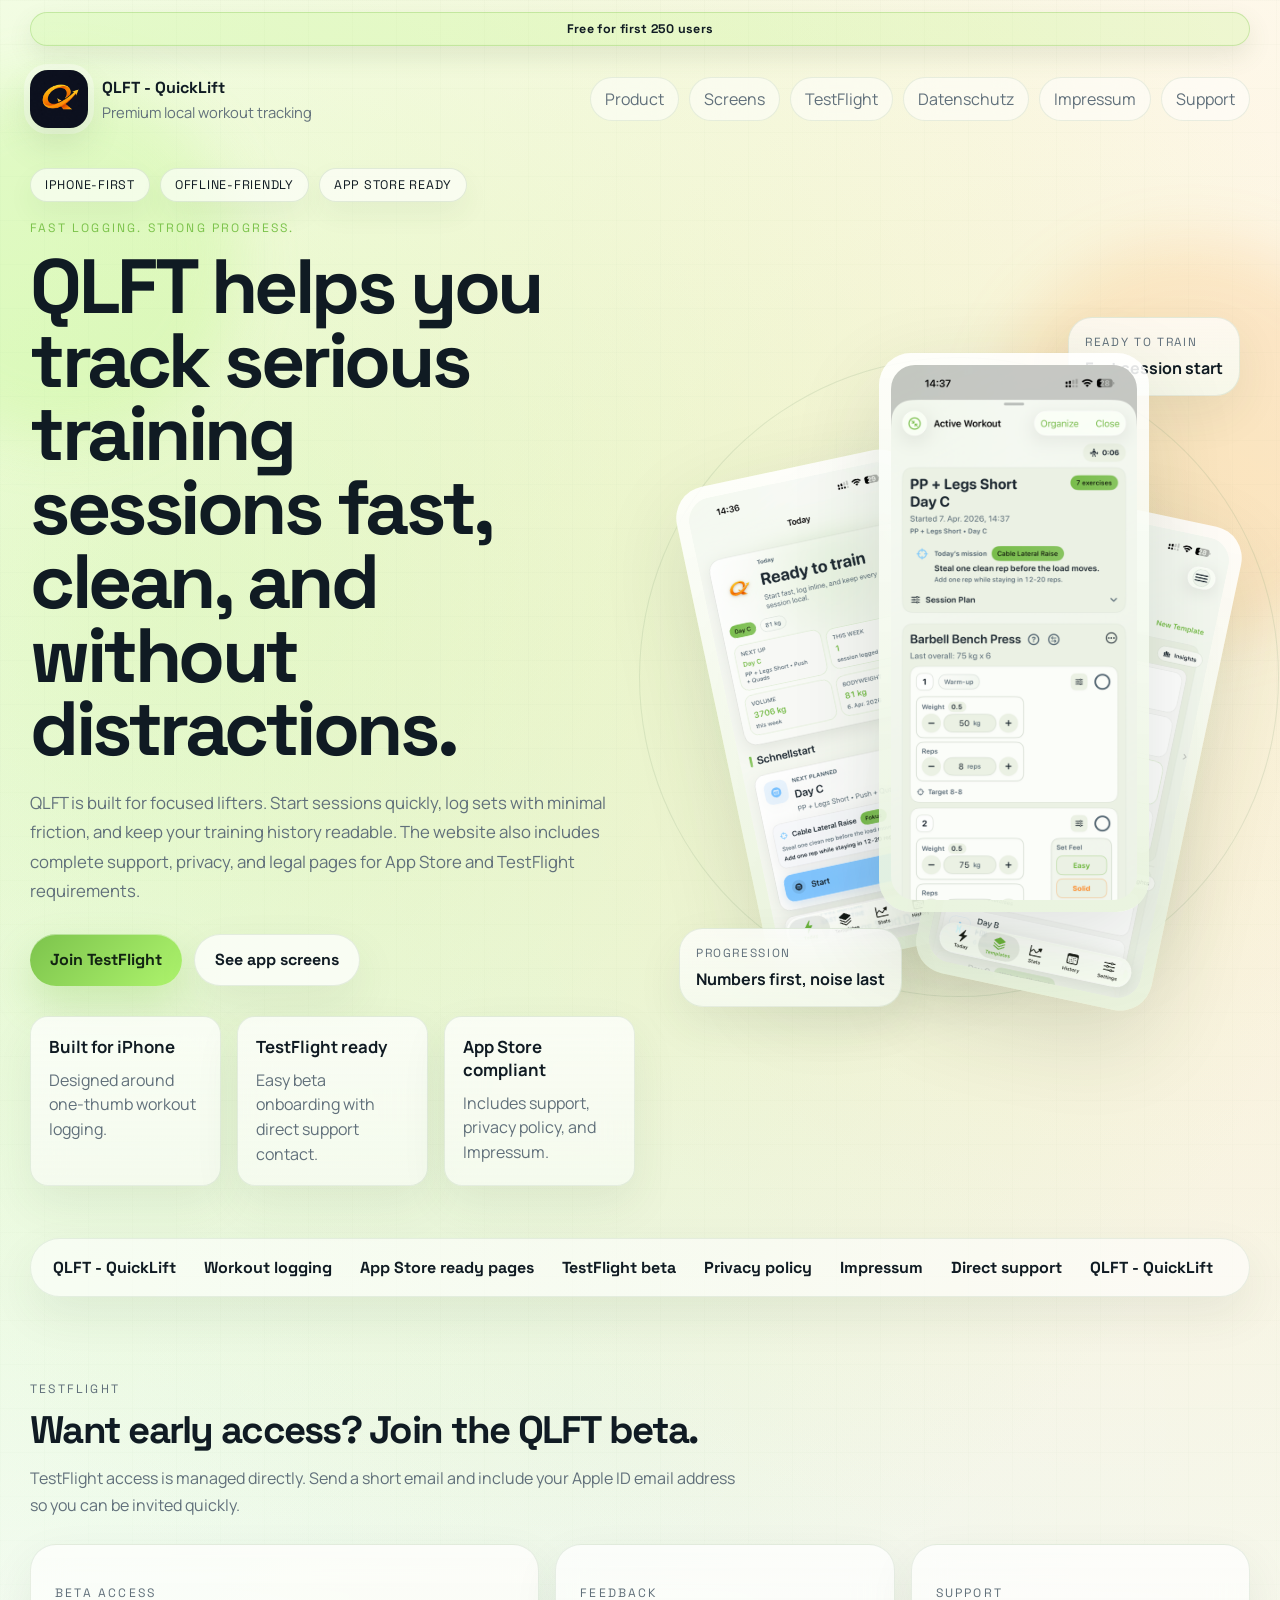
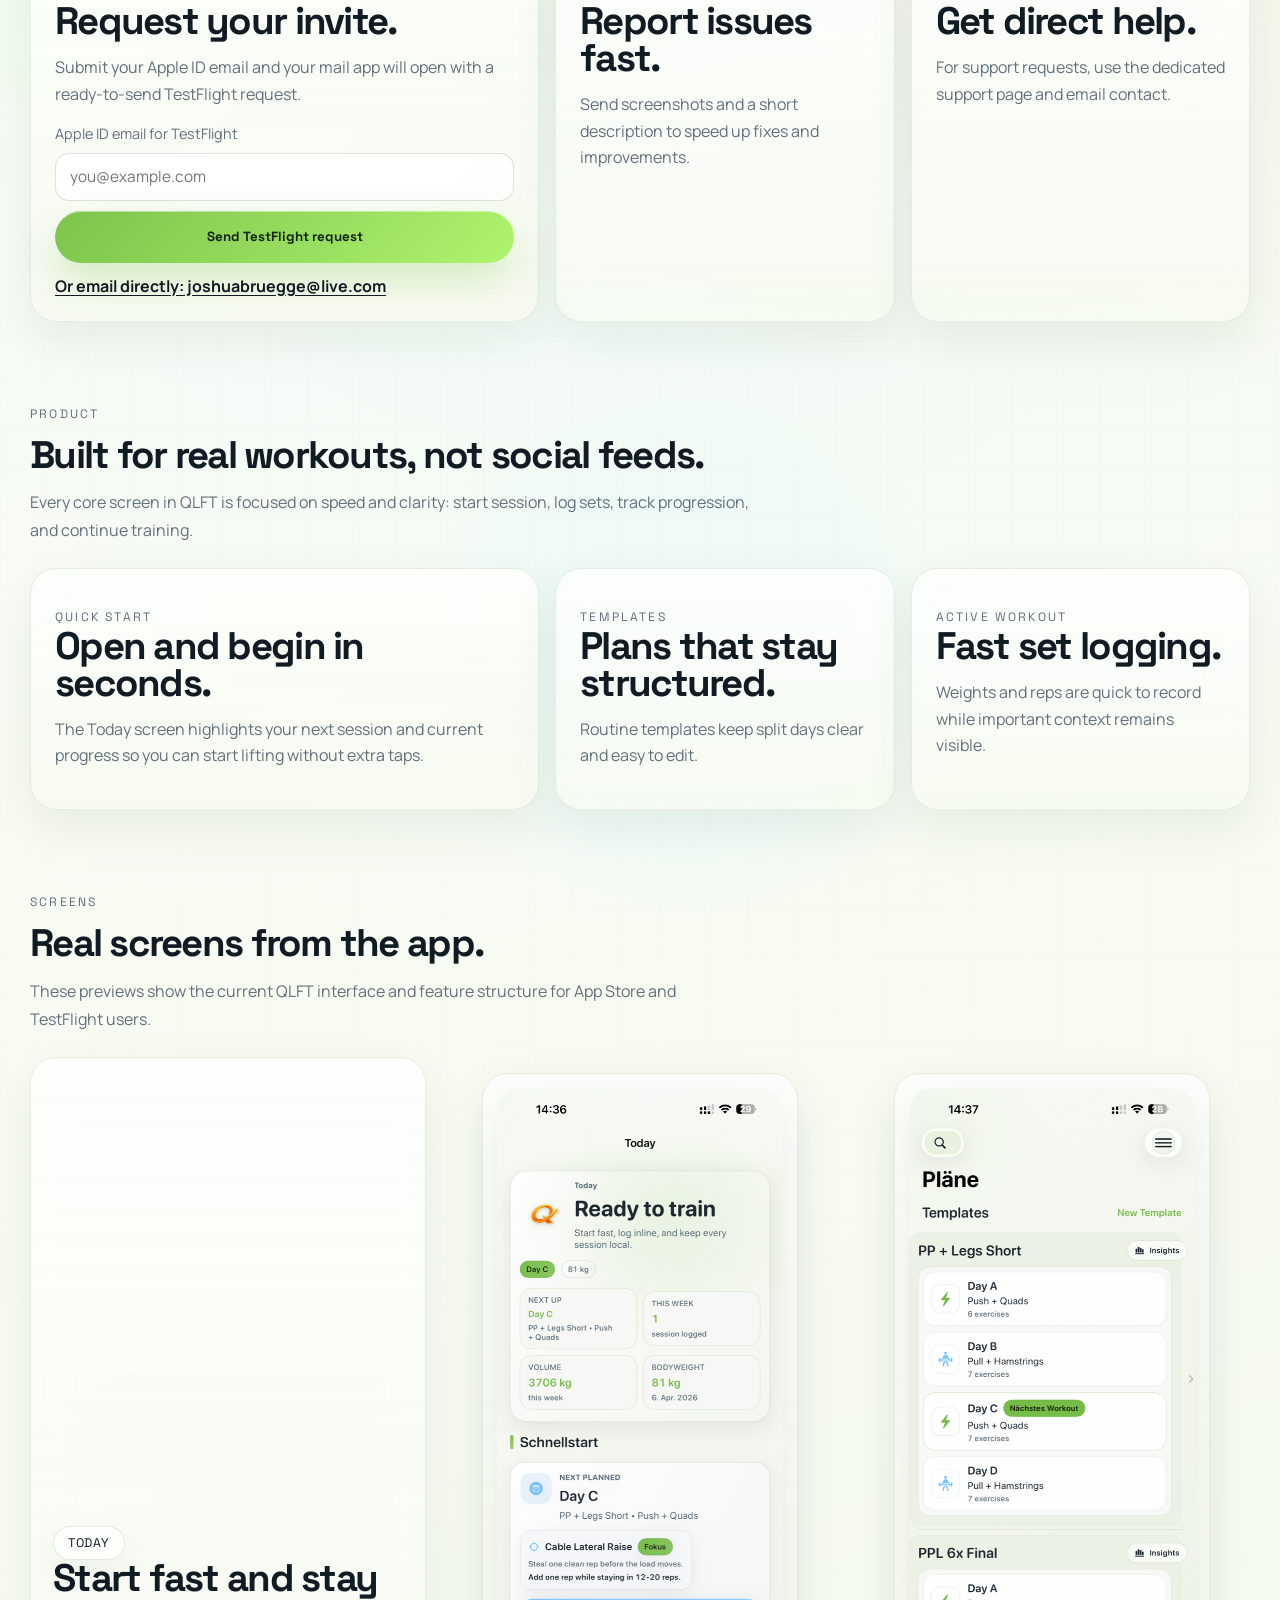
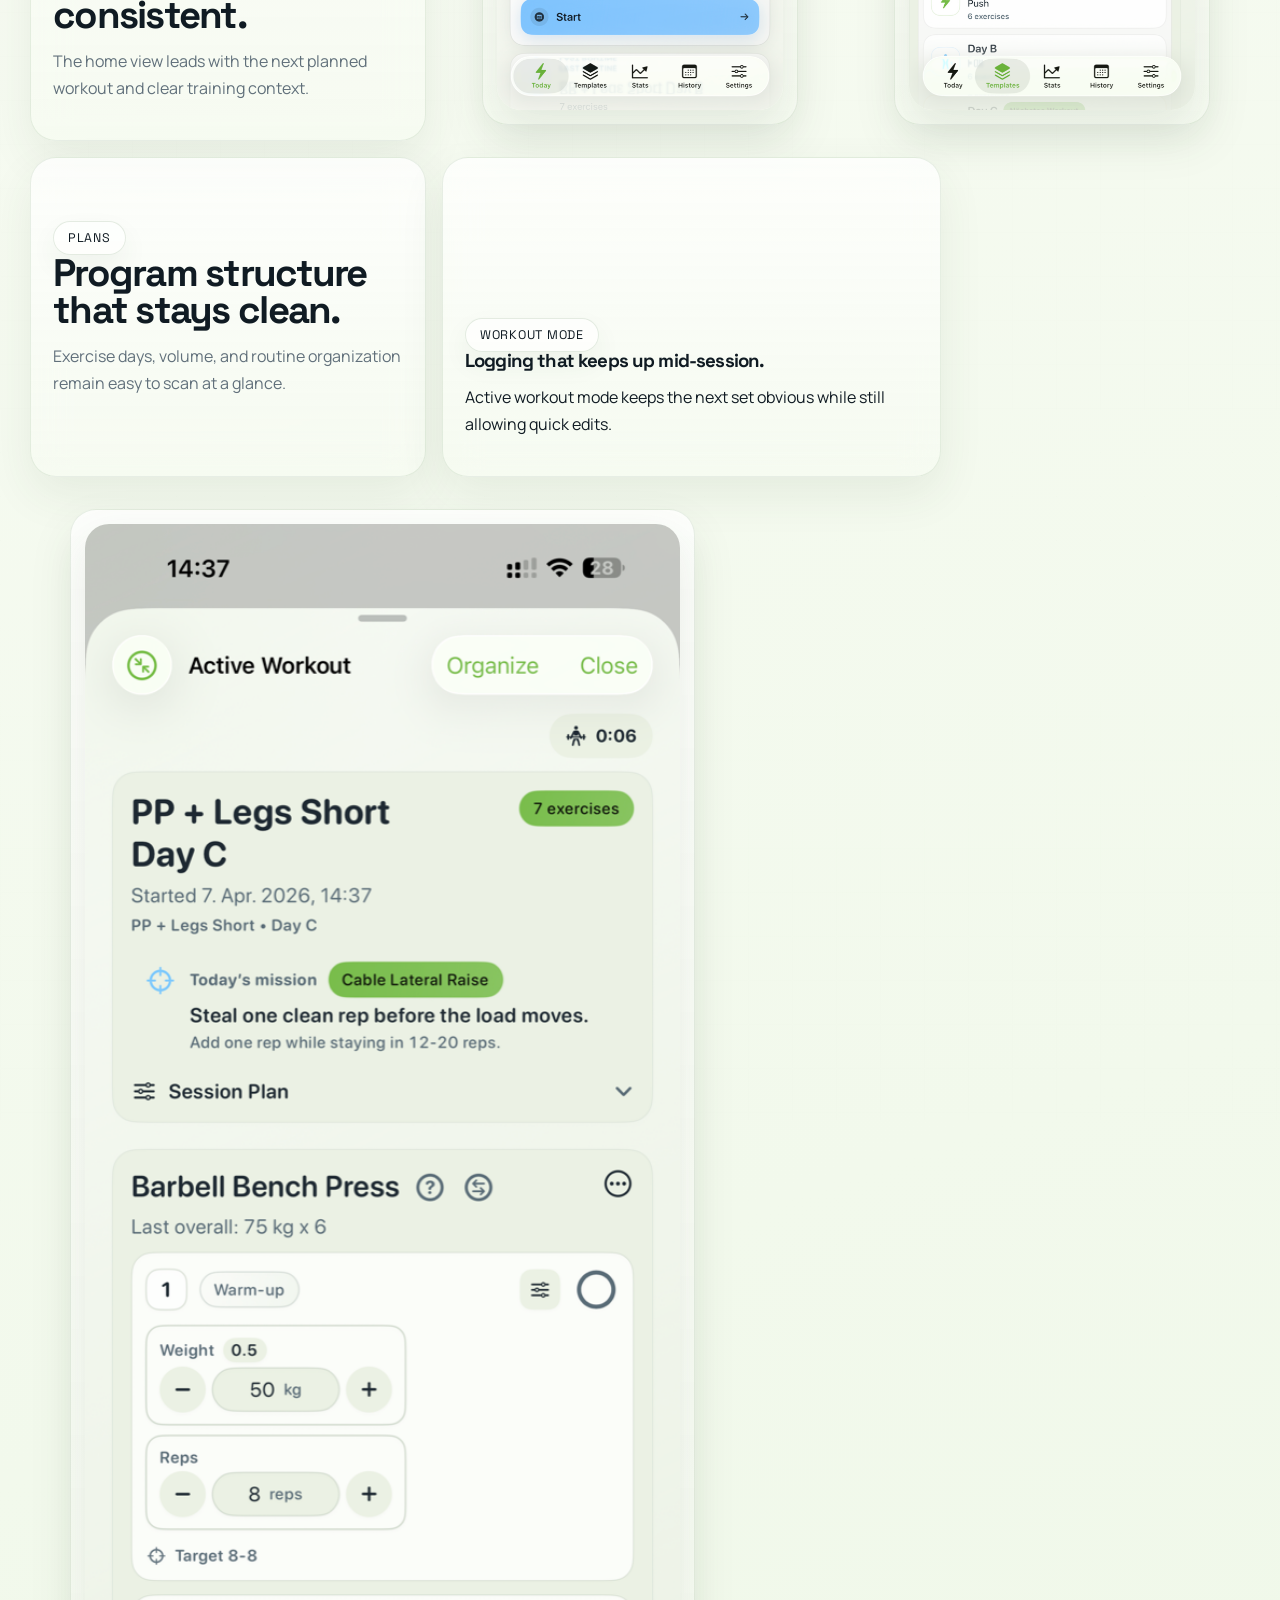
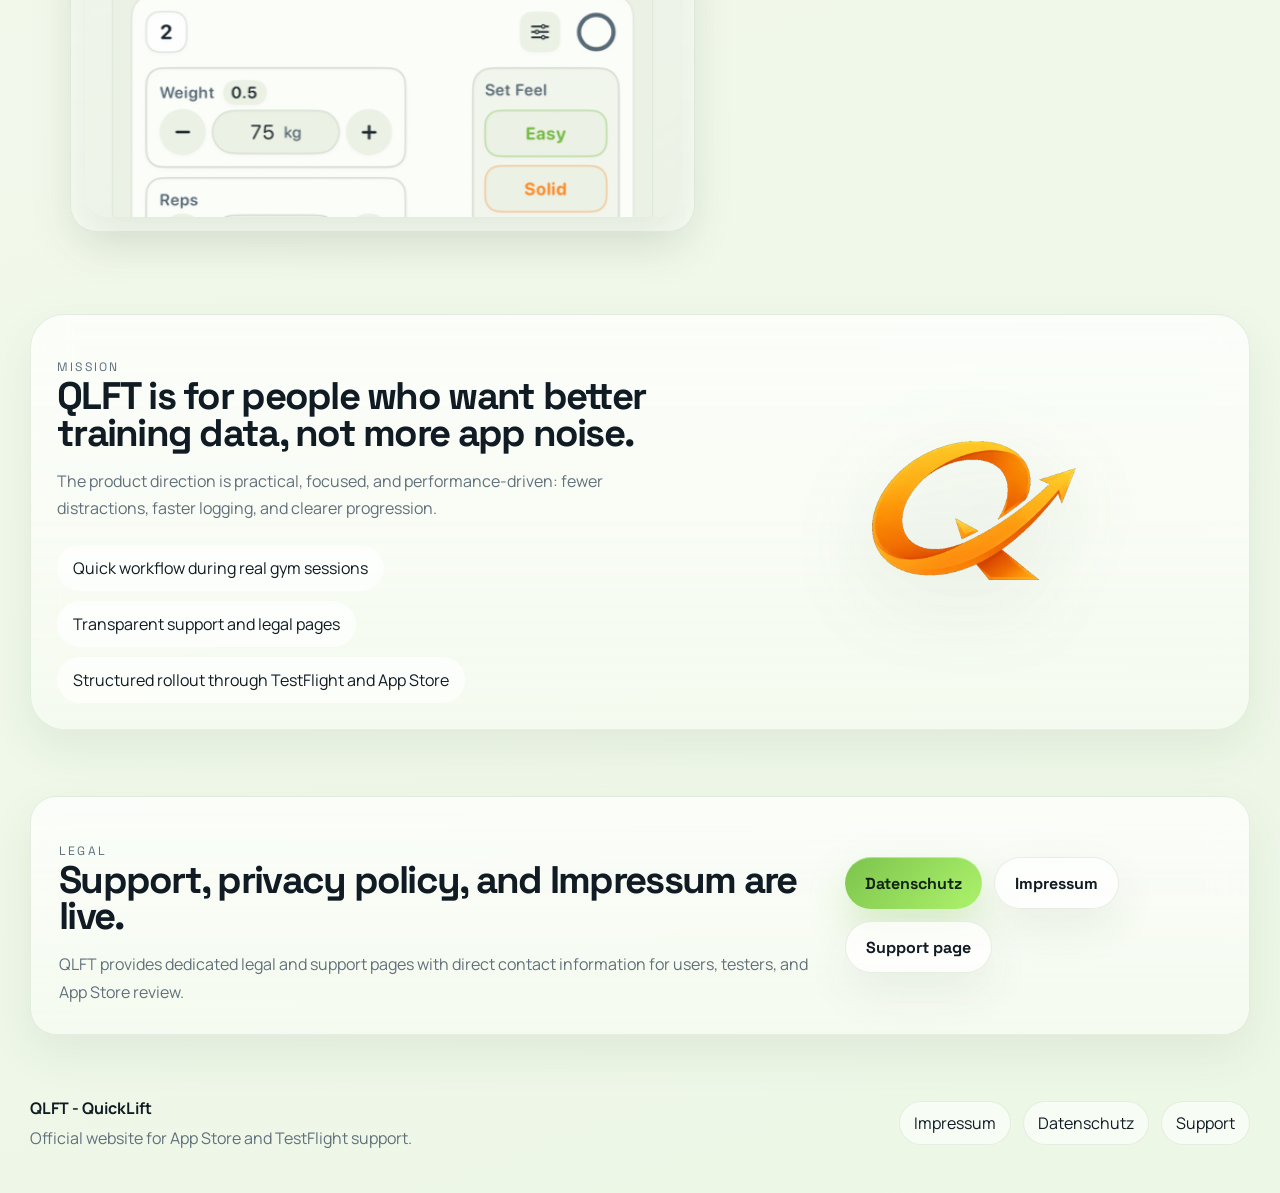
==== commit feddb91a: "Quick update" ====
--- a/index.html
+++ b/index.html
@@ -132,9 +132,21 @@
           <article class="feature-card feature-card-large">
             <p class="card-kicker">Beta access</p>
             <h3>Request your invite.</h3>
-            <p>
-              Email <a href="mailto:joshuabruegge@live.com">joshuabruegge@live.com</a> with the subject "QLFT TestFlight".
-            </p>
+            <p>Submit your Apple ID email and your mail app will open with a ready-to-send TestFlight request.</p>
+            <form class="beta-form" data-beta-form>
+              <label for="beta-email">Apple ID email for TestFlight</label>
+              <input
+                id="beta-email"
+                name="betaEmail"
+                type="email"
+                inputmode="email"
+                autocomplete="email"
+                placeholder="you@example.com"
+                required
+              >
+              <button class="button button-primary" type="submit">Send TestFlight request</button>
+            </form>
+            <a class="beta-mail-link" href="mailto:joshuabruegge@live.com?subject=QLFT%20TestFlight%20Request">Or email directly: joshuabruegge@live.com</a>
           </article>
 
           <article class="feature-card">
--- a/styles.css
+++ b/styles.css
@@ -524,6 +524,45 @@
   line-height: 1.68;
 }
 
+.beta-form {
+  display: grid;
+  gap: 10px;
+  margin-top: 14px;
+}
+
+.beta-form label {
+  font-size: 0.9rem;
+  color: var(--muted);
+}
+
+.beta-form input {
+  min-height: 48px;
+  border-radius: 14px;
+  border: 1px solid rgba(127, 160, 124, 0.28);
+  padding: 0 14px;
+  font-family: "Manrope", "Avenir Next", "Segoe UI", sans-serif;
+  font-size: 0.96rem;
+  background: rgba(255, 255, 255, 0.8);
+}
+
+.beta-form input:focus {
+  outline: 2px solid rgba(124, 195, 76, 0.48);
+  outline-offset: 2px;
+}
+
+.beta-form .button {
+  border: 0;
+  cursor: pointer;
+}
+
+.beta-mail-link {
+  display: inline-flex;
+  margin-top: 12px;
+  font-weight: 700;
+  text-decoration: underline;
+  text-underline-offset: 3px;
+}
+
 .feature-card-large {
   background:
     linear-gradient(180deg, rgba(255, 255, 255, 0.82), rgba(247, 251, 242, 0.88)),
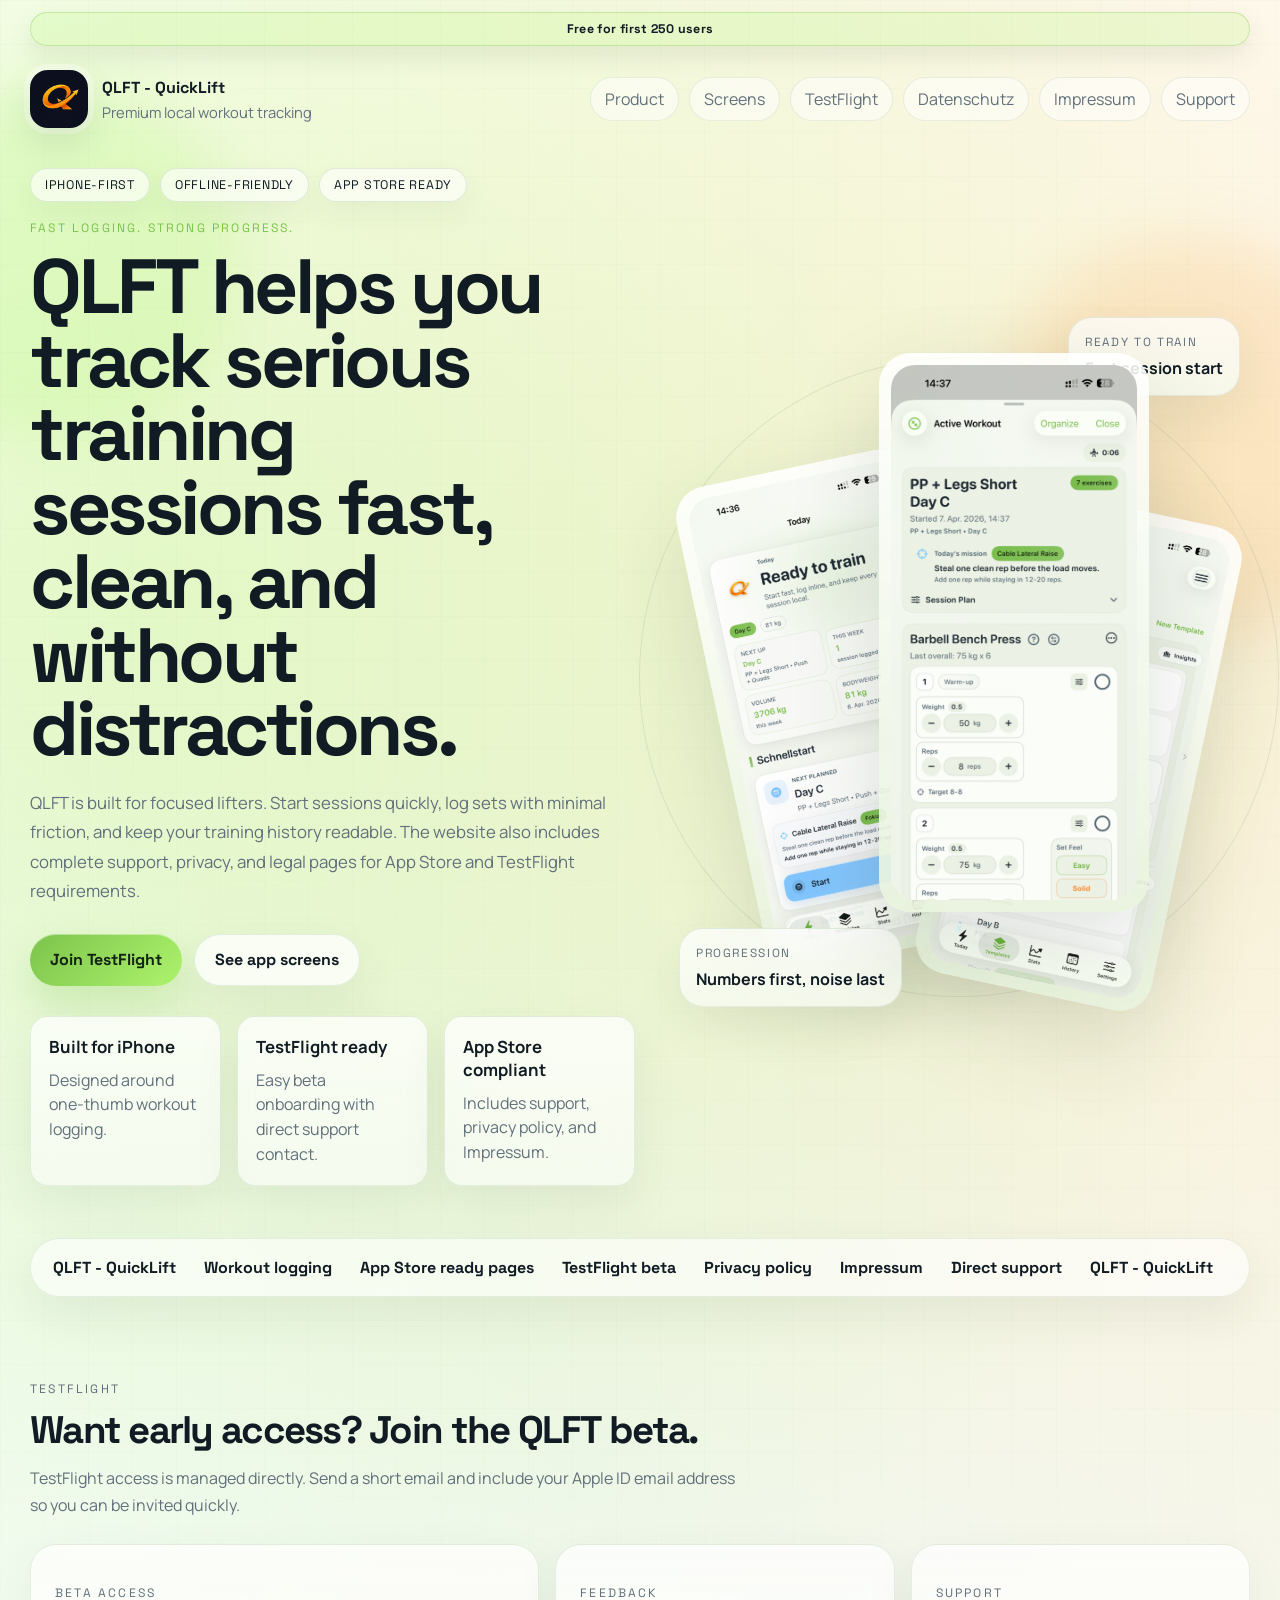
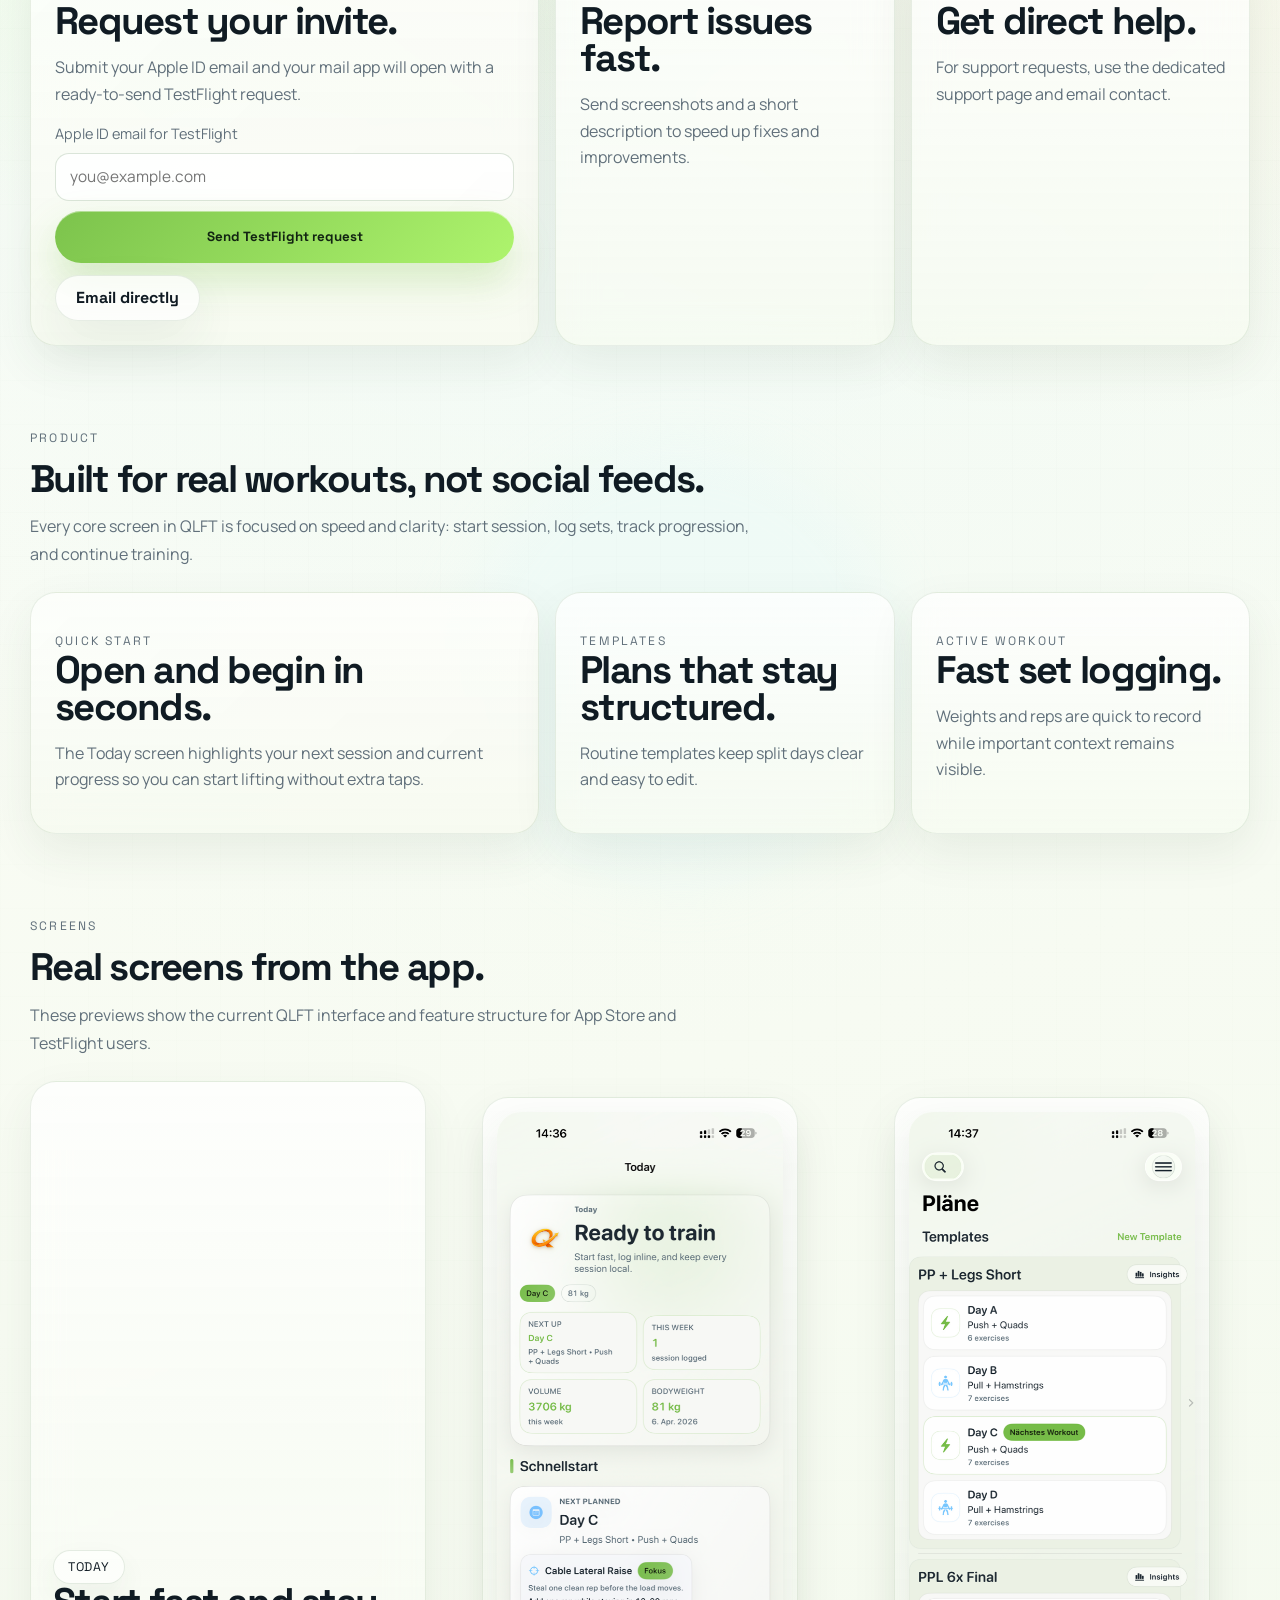
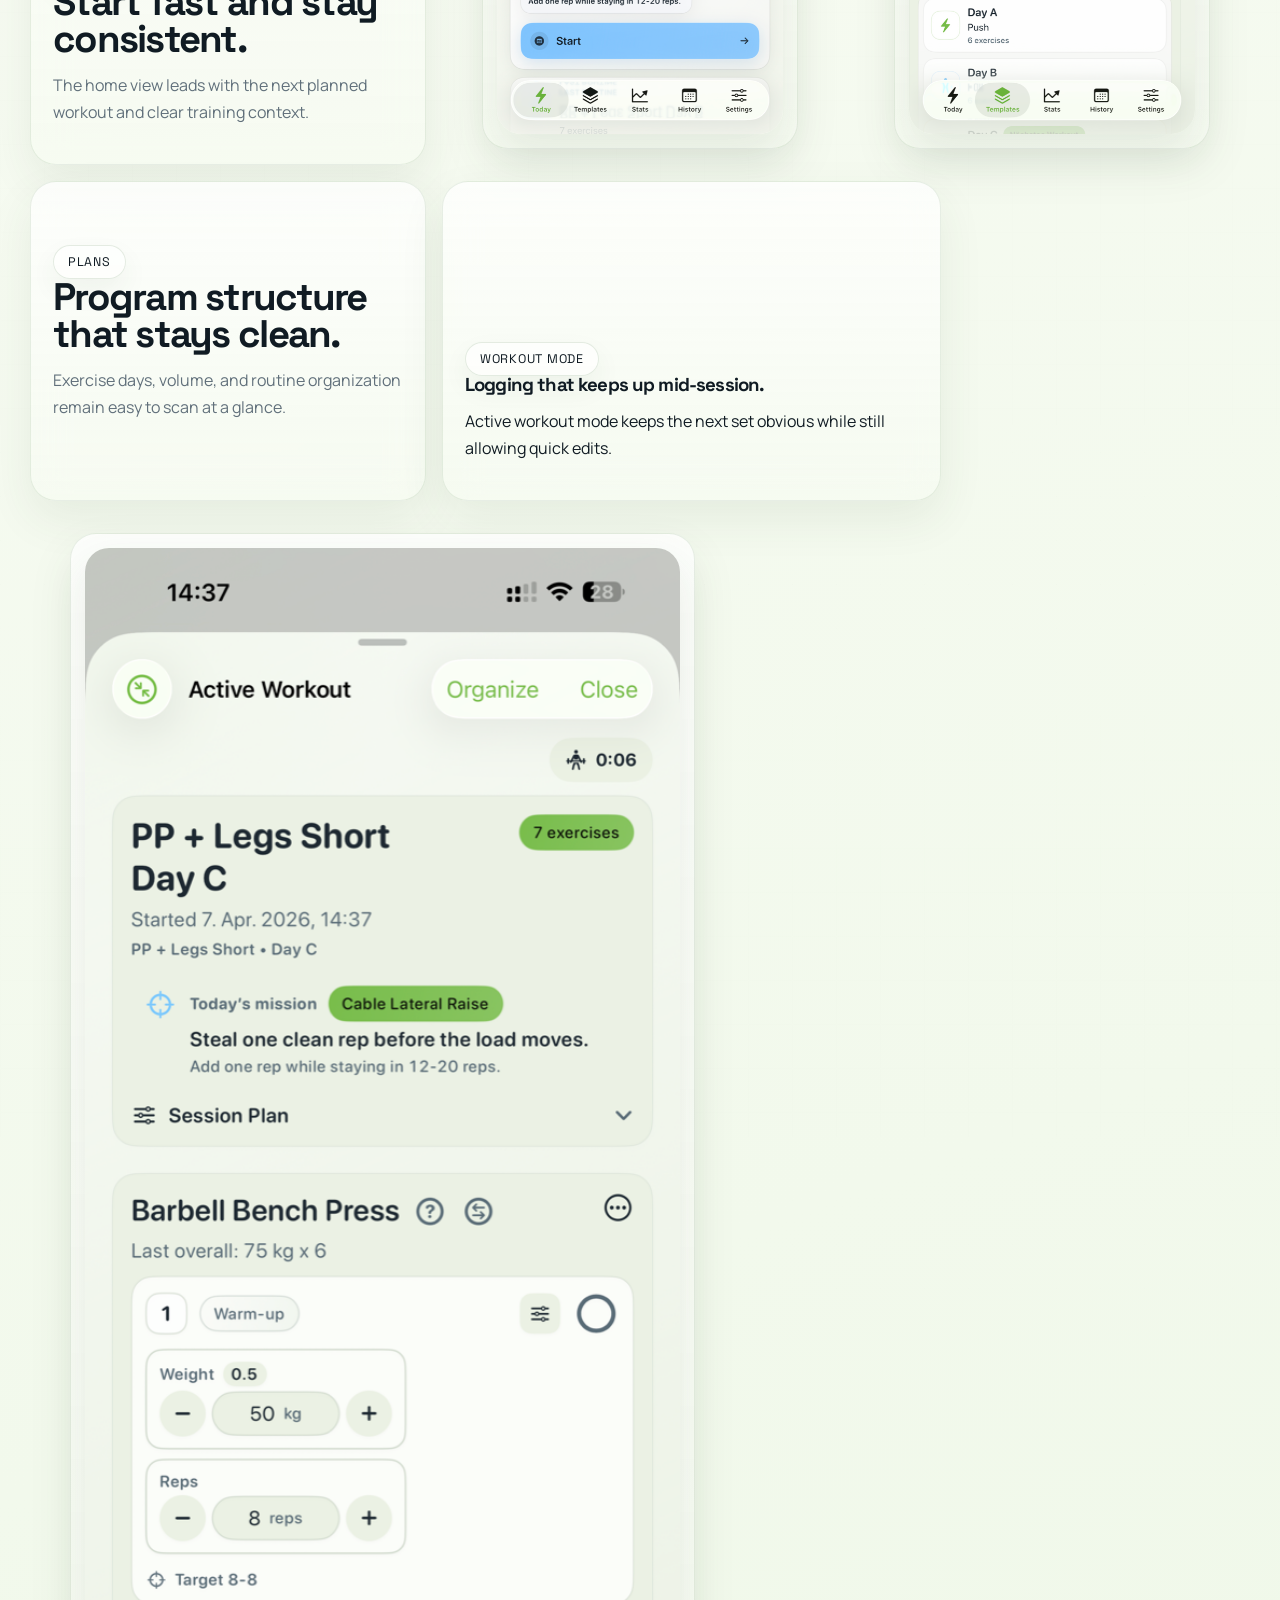
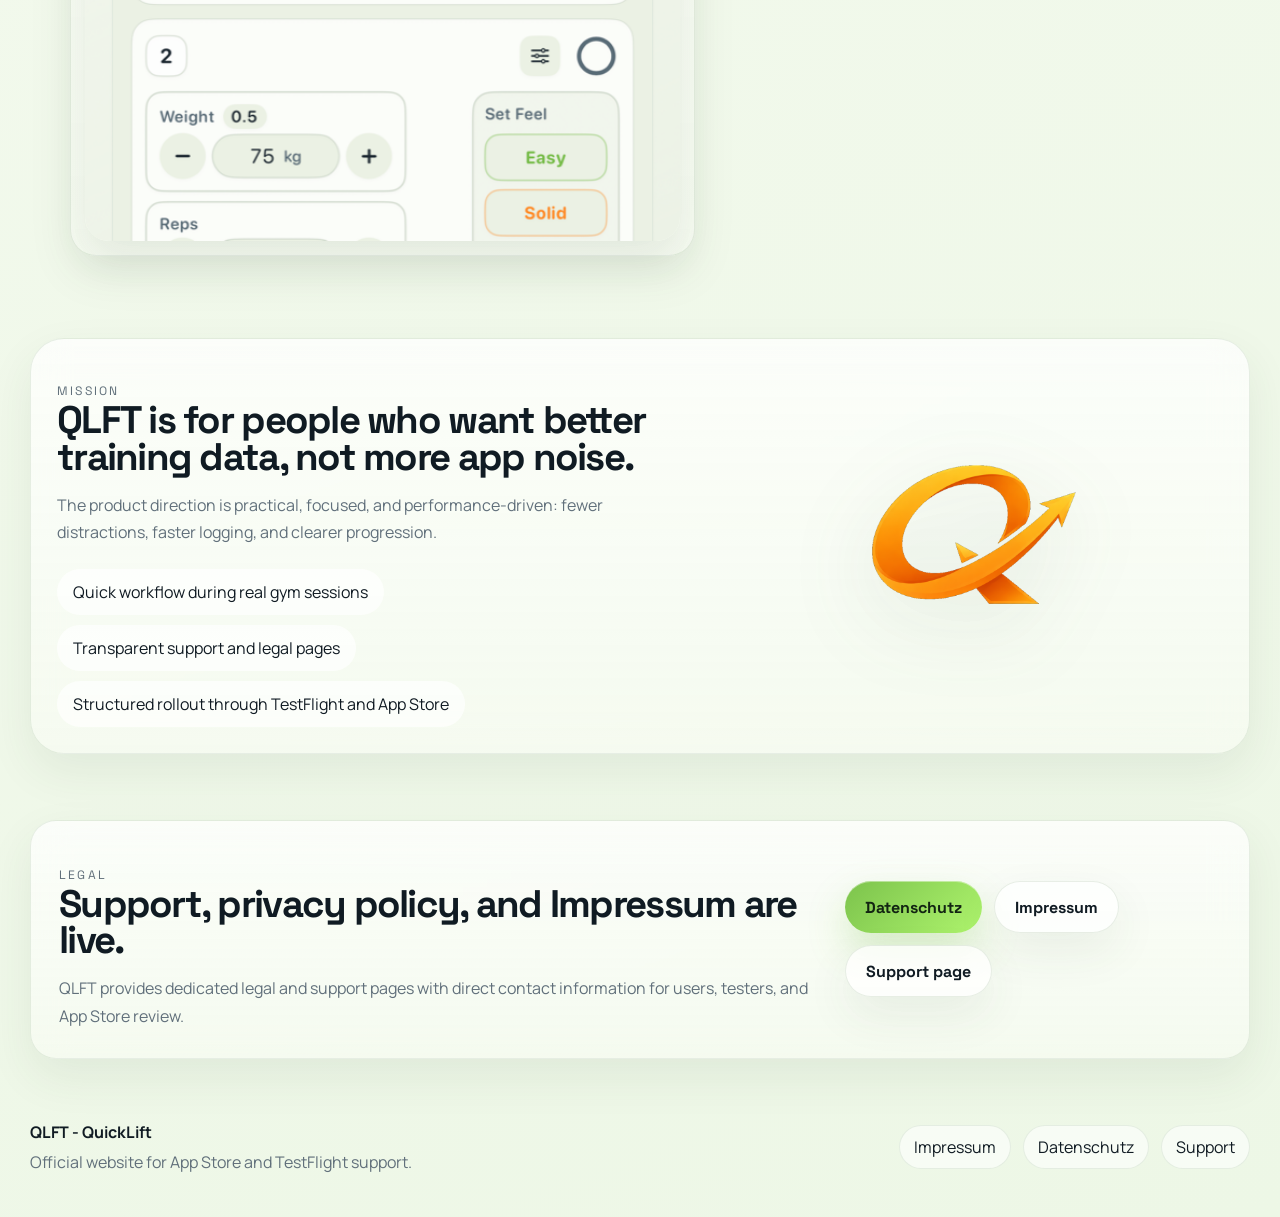
==== commit a5d5b06d: "Quick update" ====
--- a/index.html
+++ b/index.html
@@ -146,7 +146,9 @@
               >
               <button class="button button-primary" type="submit">Send TestFlight request</button>
             </form>
-            <a class="beta-mail-link" href="mailto:joshuabruegge@live.com?subject=QLFT%20TestFlight%20Request">Or email directly: joshuabruegge@live.com</a>
+            <div class="beta-form-actions">
+              <a class="button button-secondary beta-direct-button" href="mailto:joshuabruegge@live.com?subject=QLFT%20TestFlight%20Anfrage%20(Webseite)">Email directly</a>
+            </div>
           </article>
 
           <article class="feature-card">
--- a/styles.css
+++ b/styles.css
@@ -551,16 +551,19 @@
 }
 
 .beta-form .button {
+  width: 100%;
   border: 0;
   cursor: pointer;
-}
-
-.beta-mail-link {
-  display: inline-flex;
+  appearance: none;
+  -webkit-appearance: none;
+}
+
+.beta-form-actions {
   margin-top: 12px;
-  font-weight: 700;
-  text-decoration: underline;
-  text-underline-offset: 3px;
+}
+
+.beta-direct-button {
+  min-height: 46px;
 }
 
 .feature-card-large {
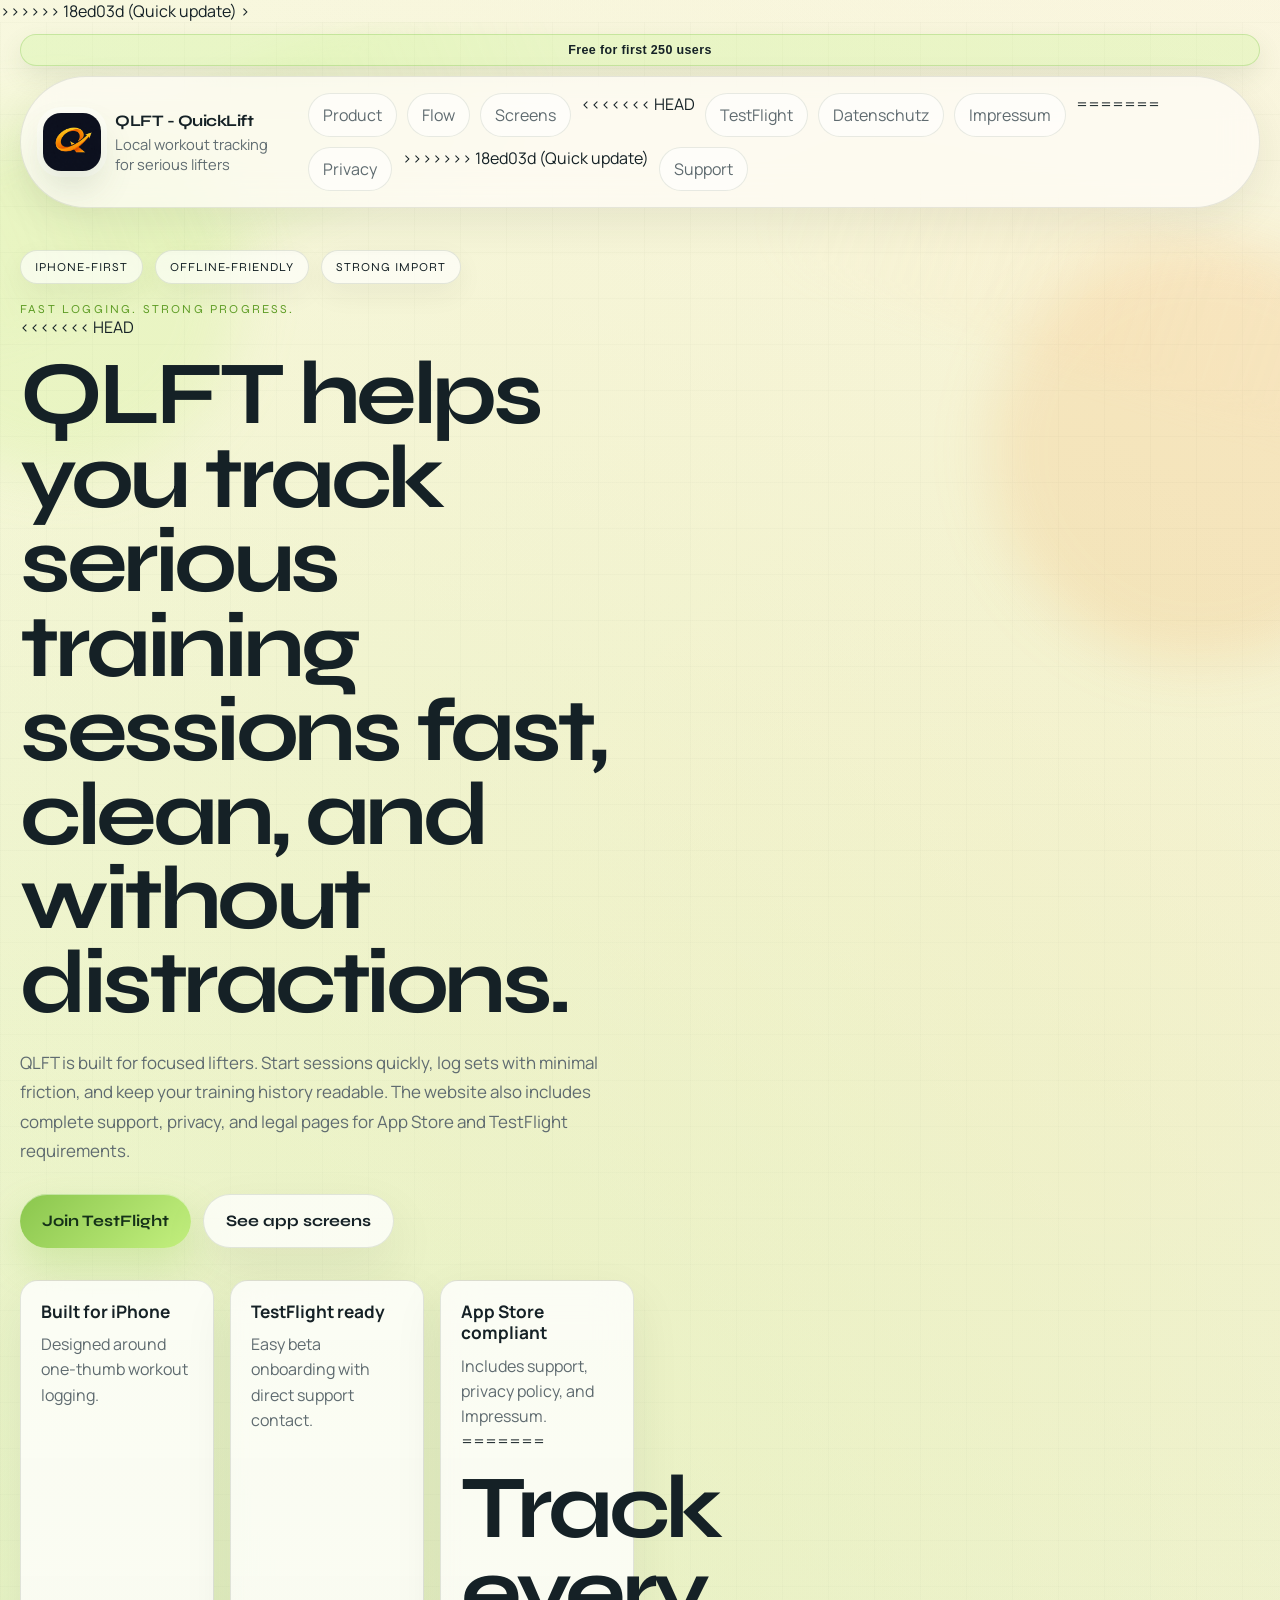
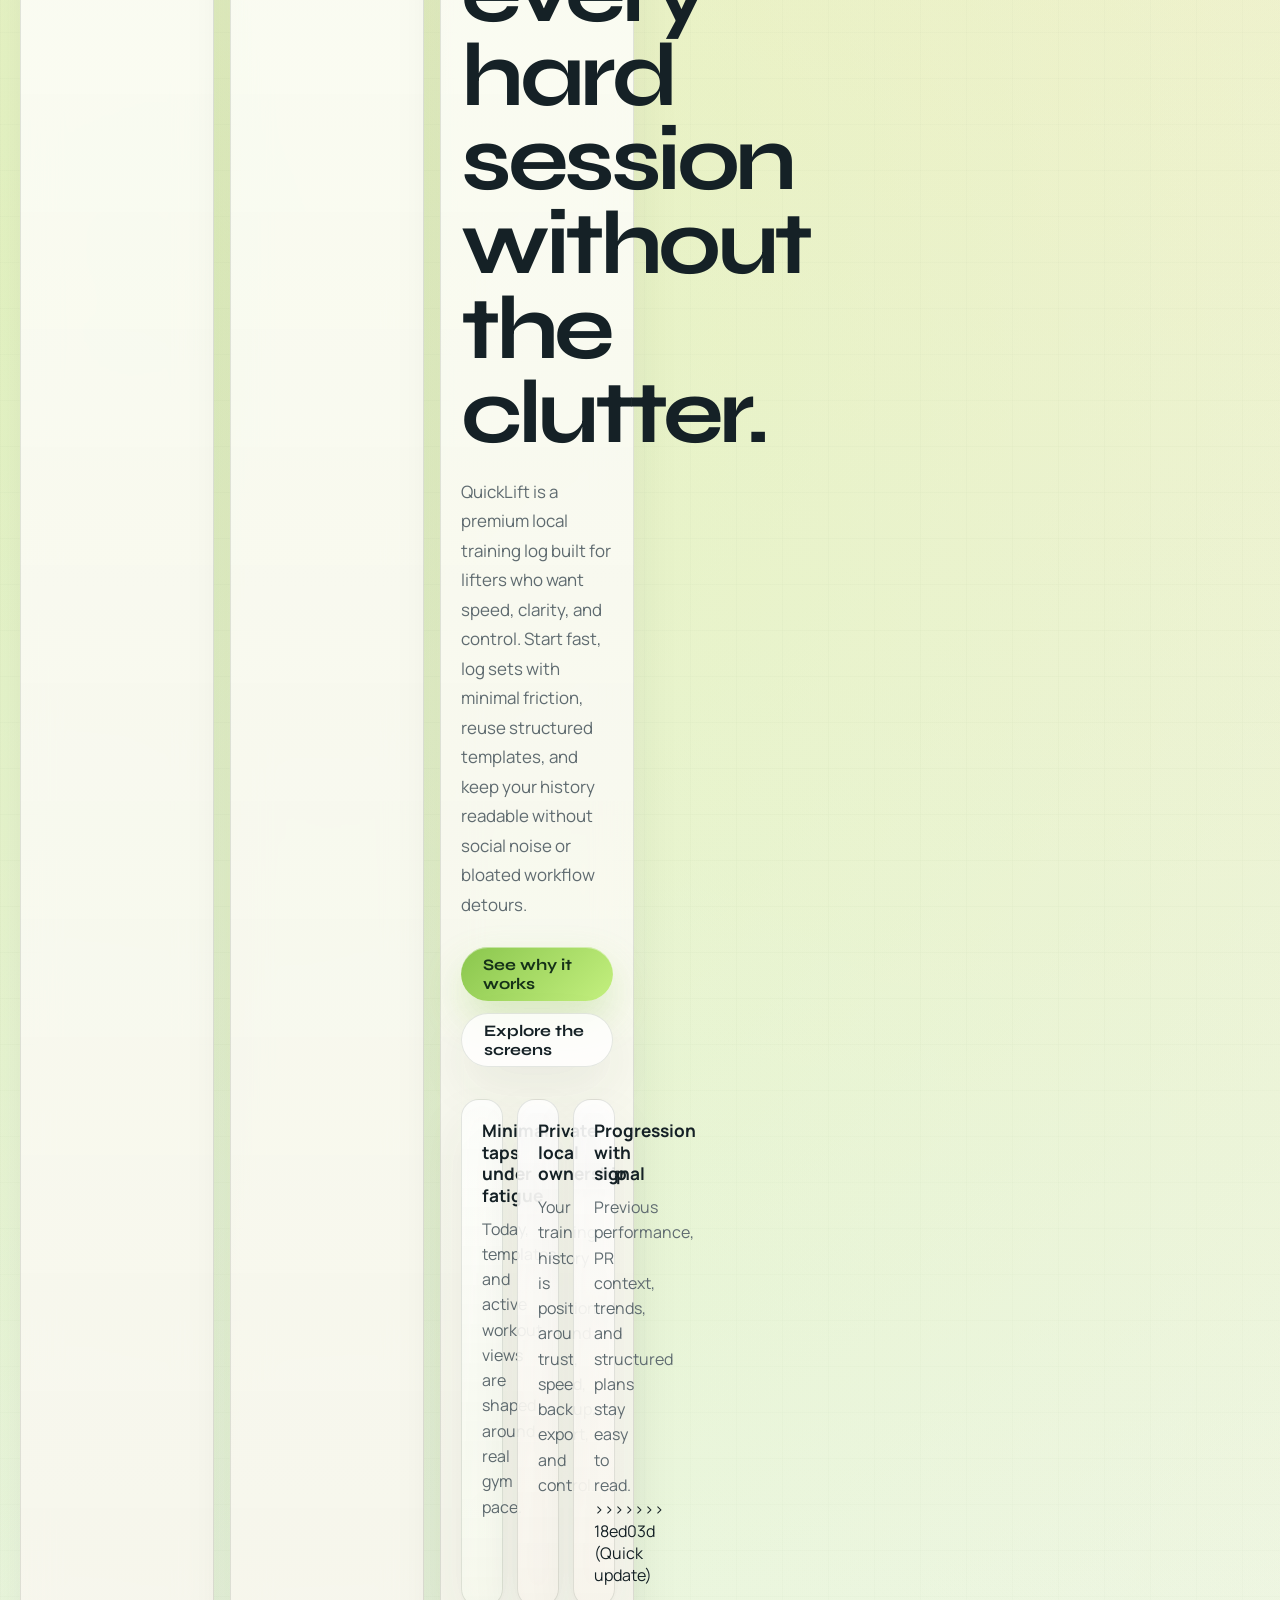
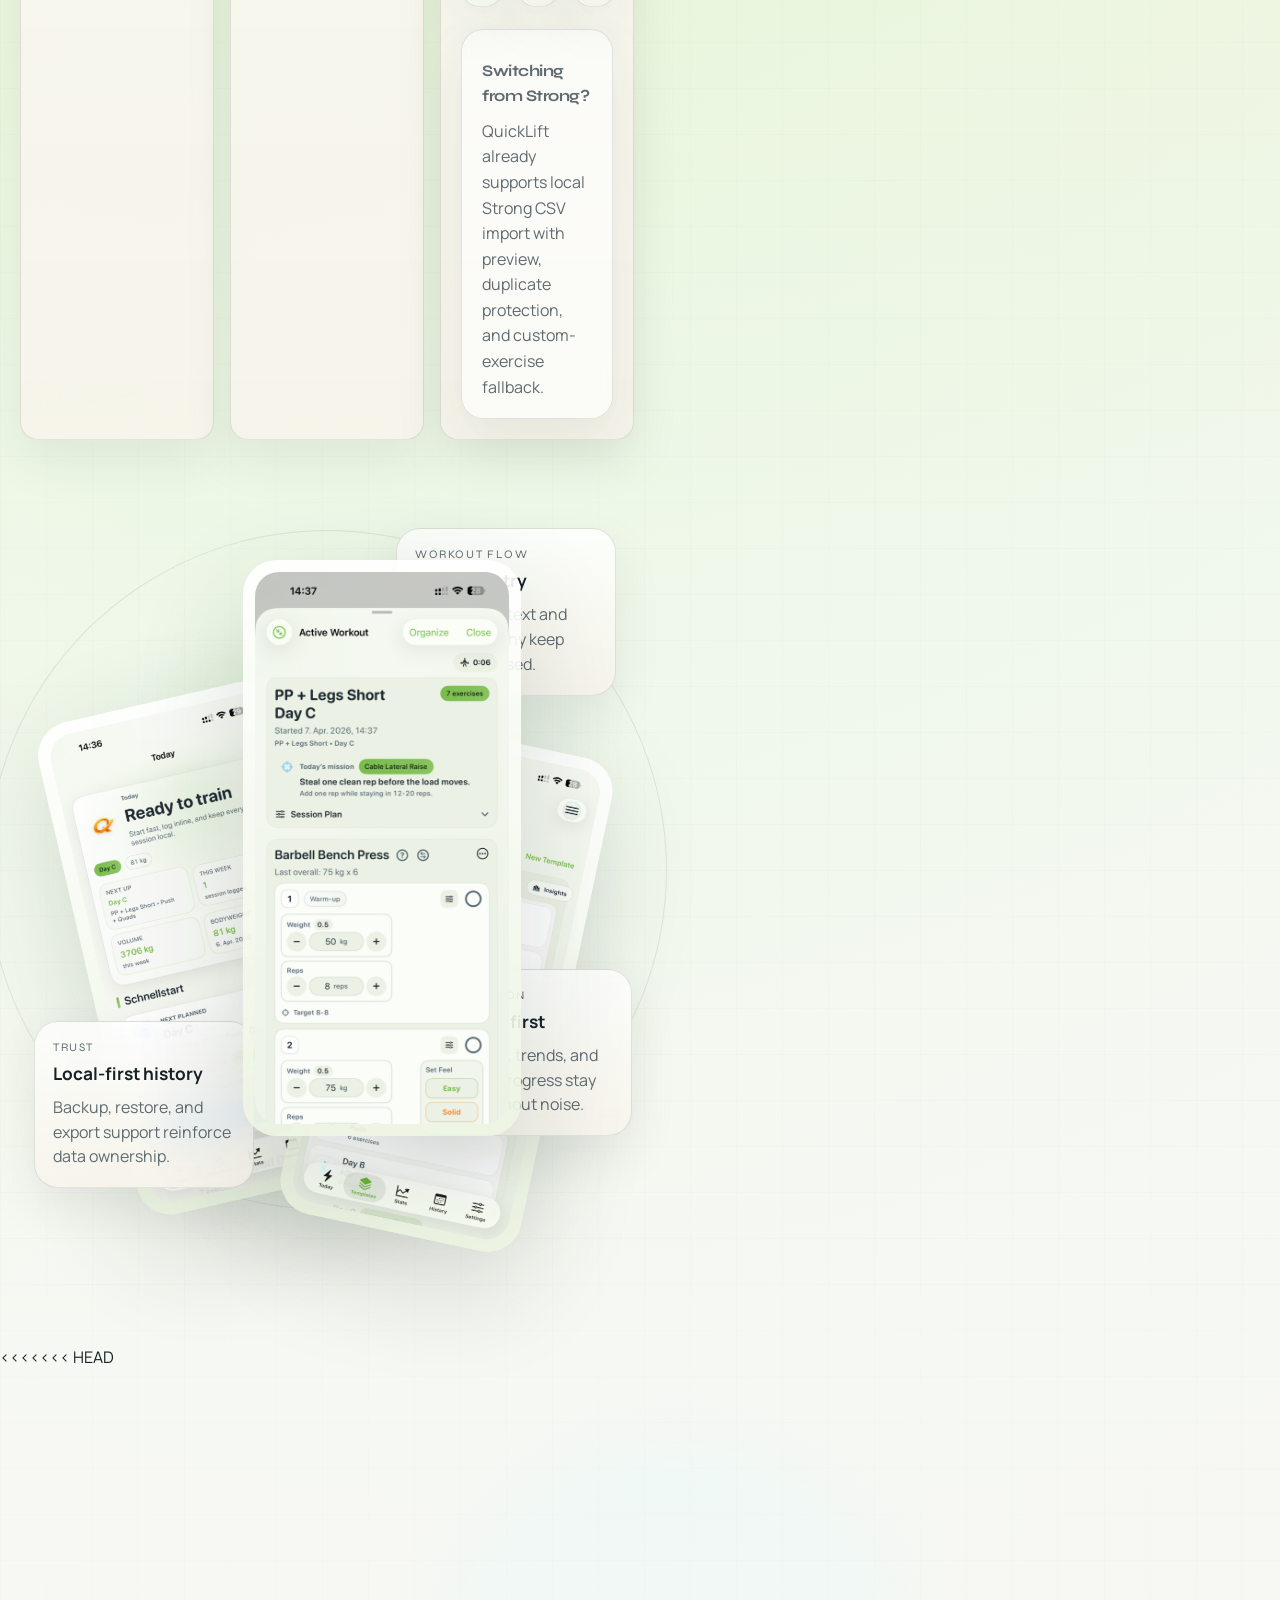
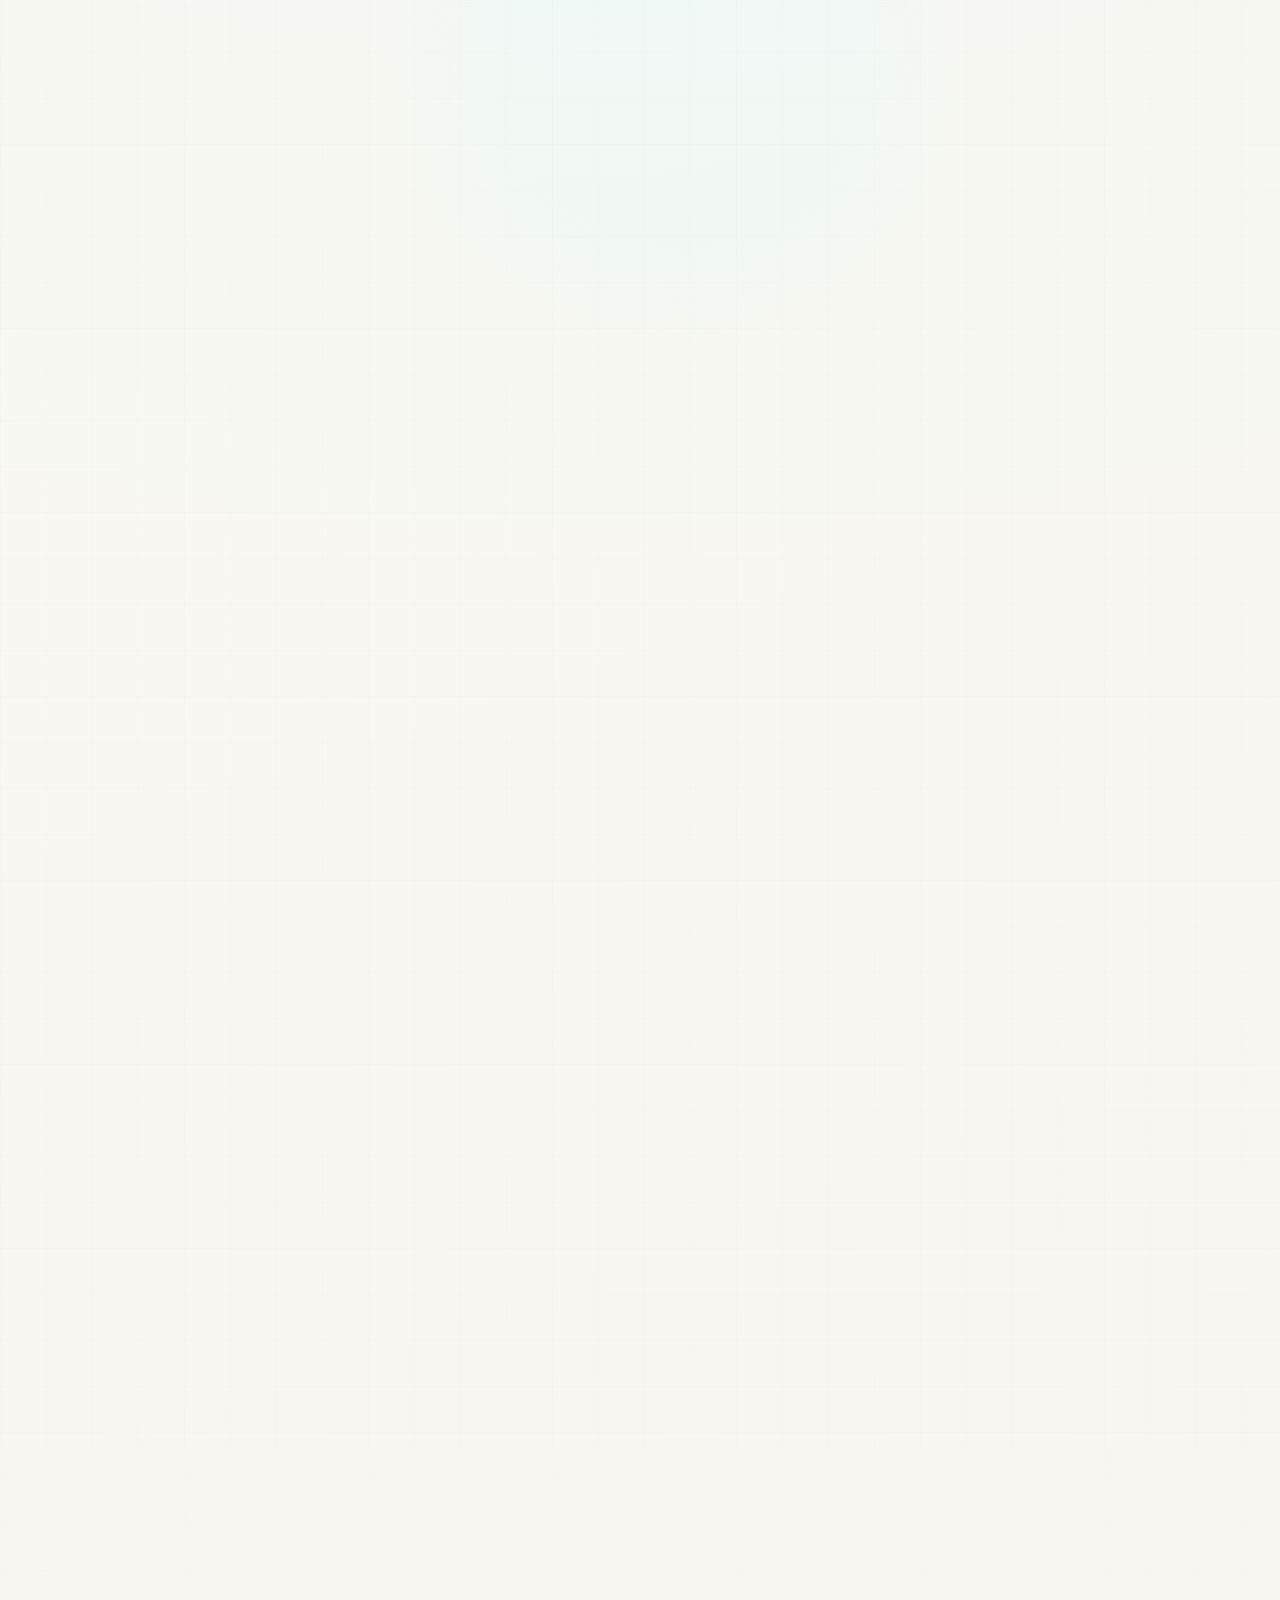
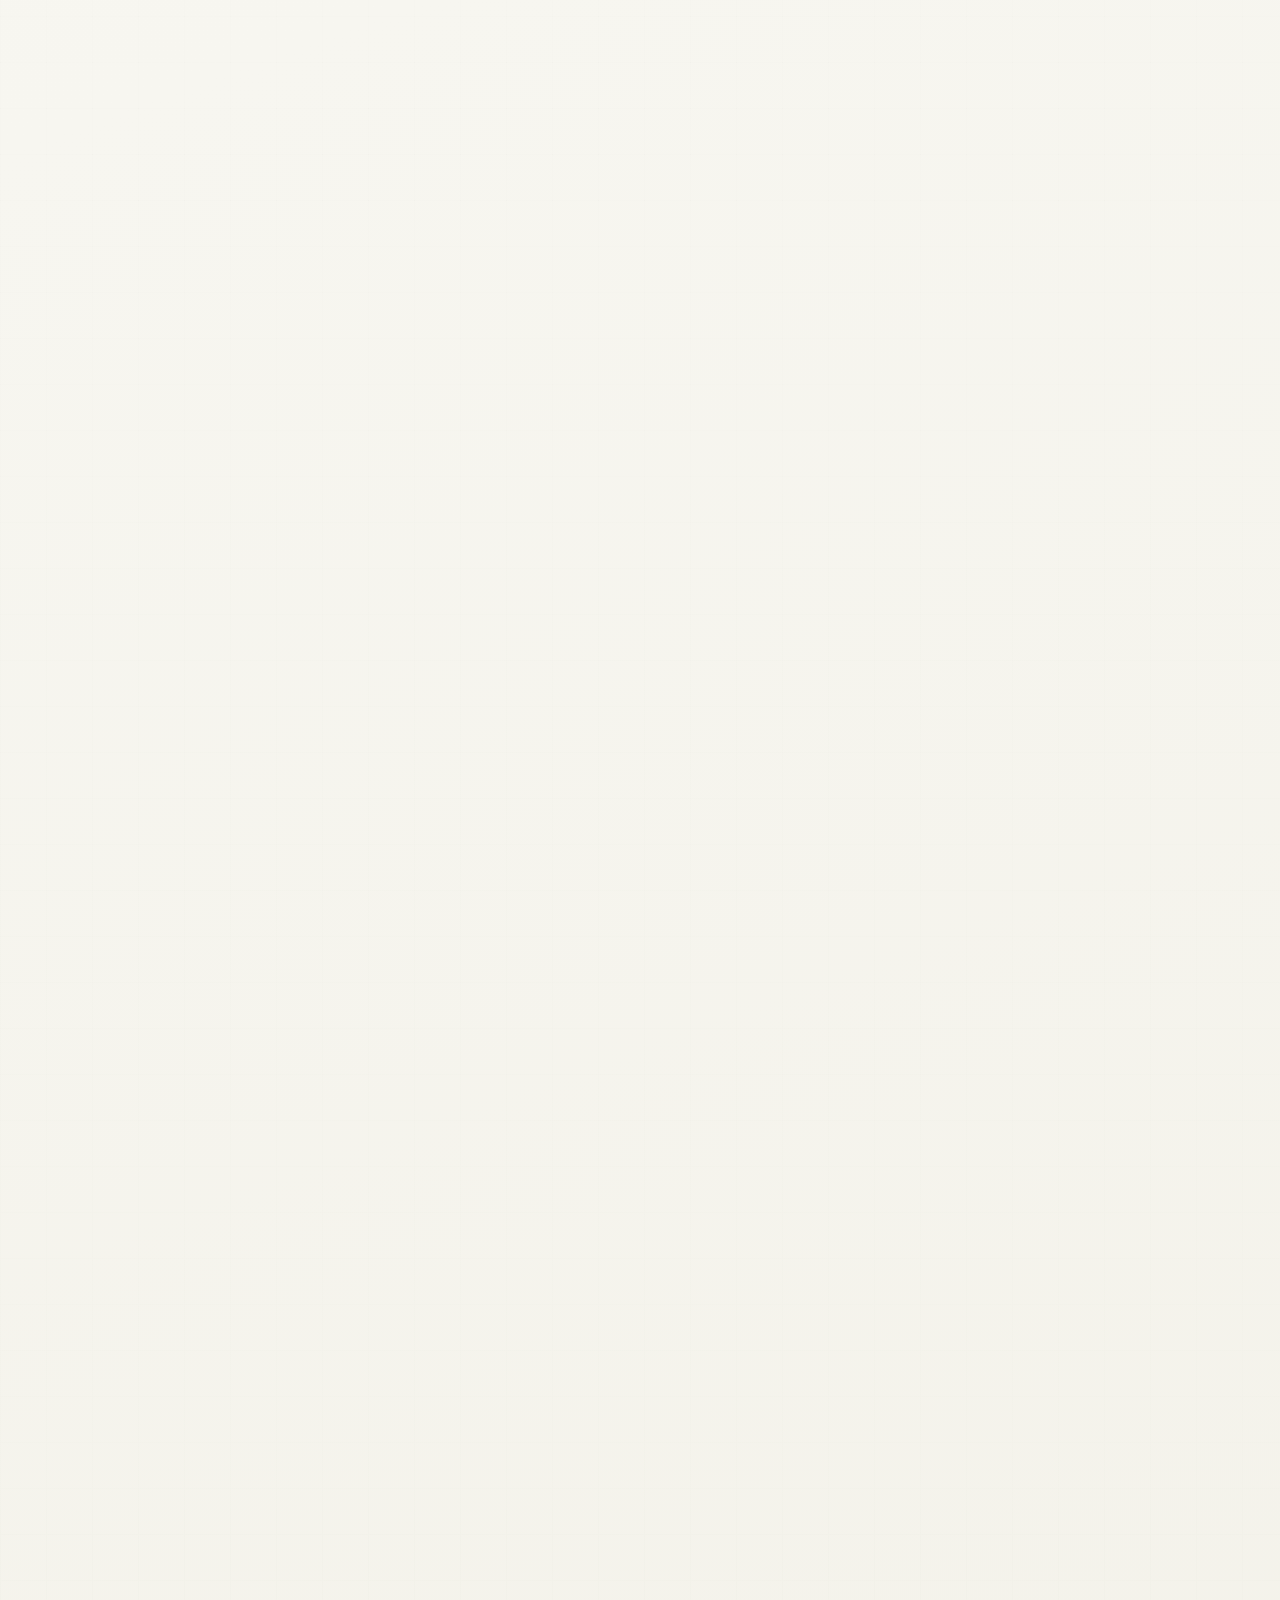
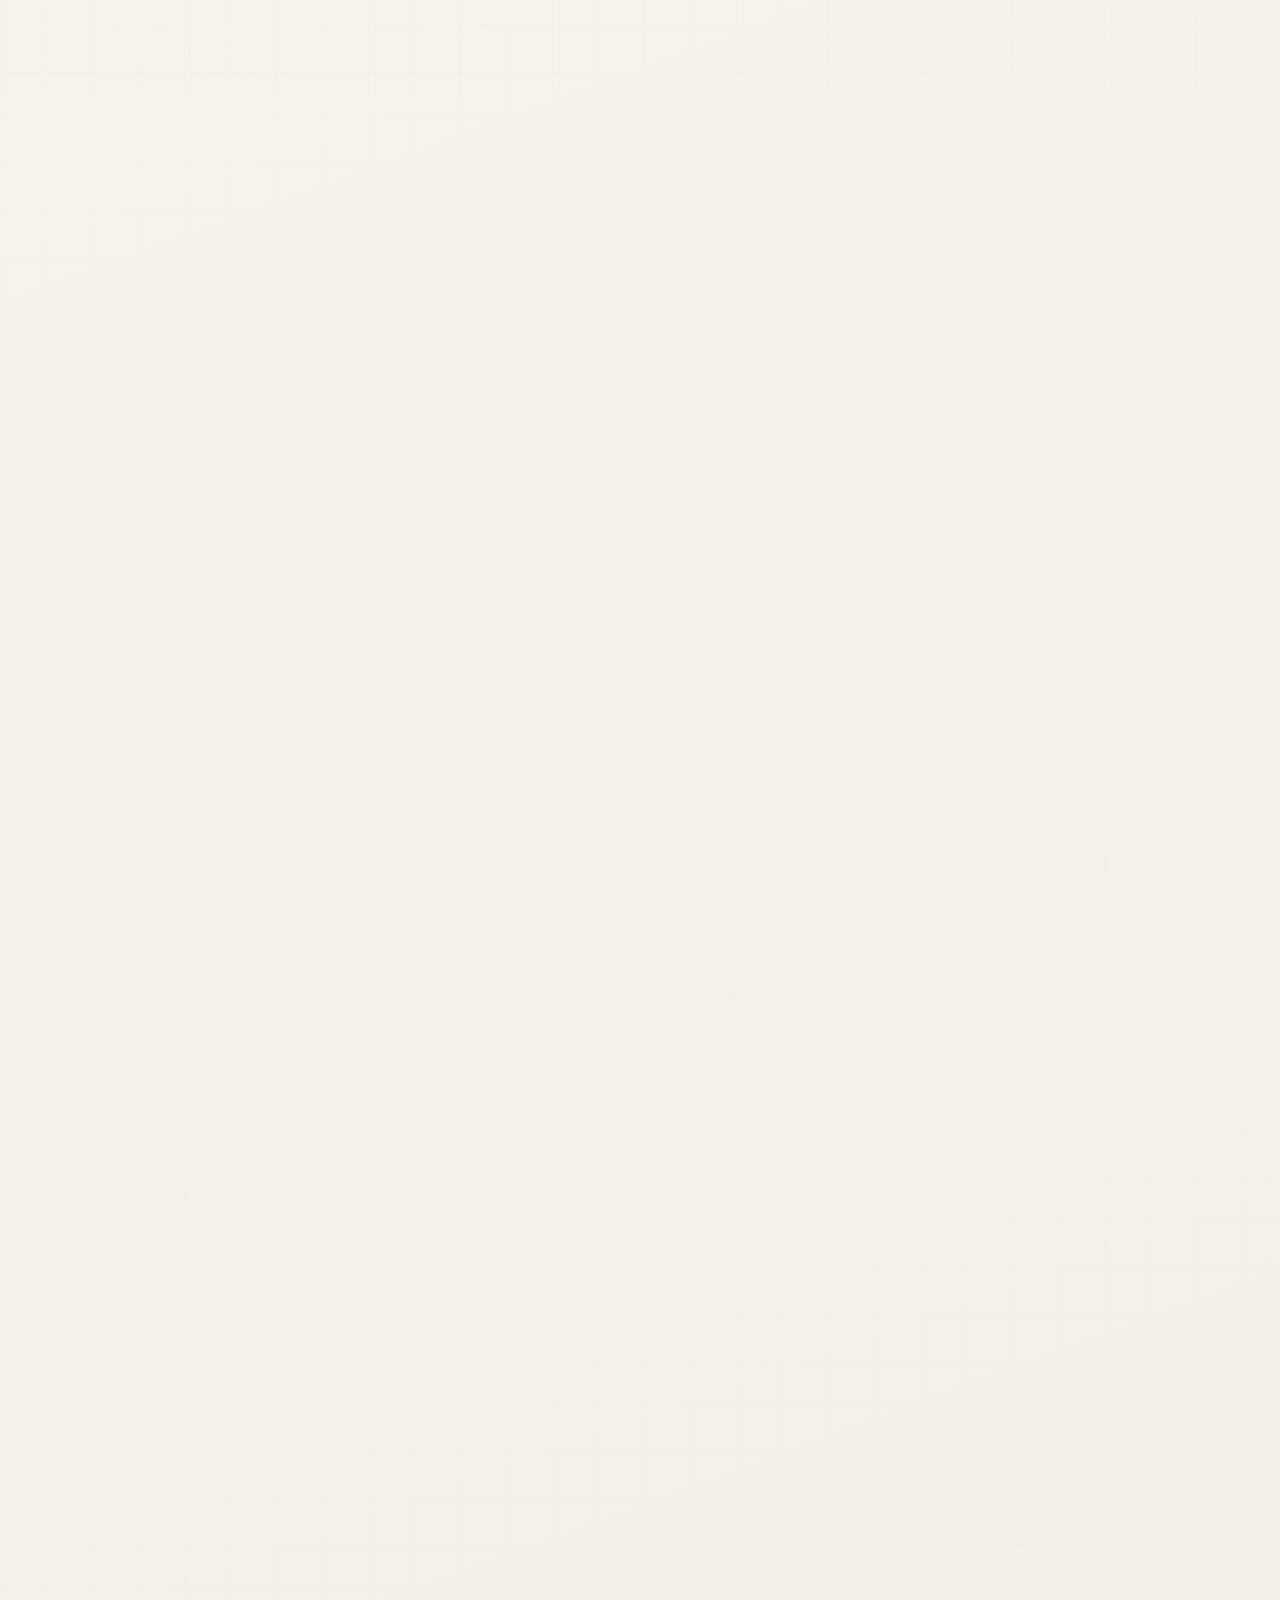
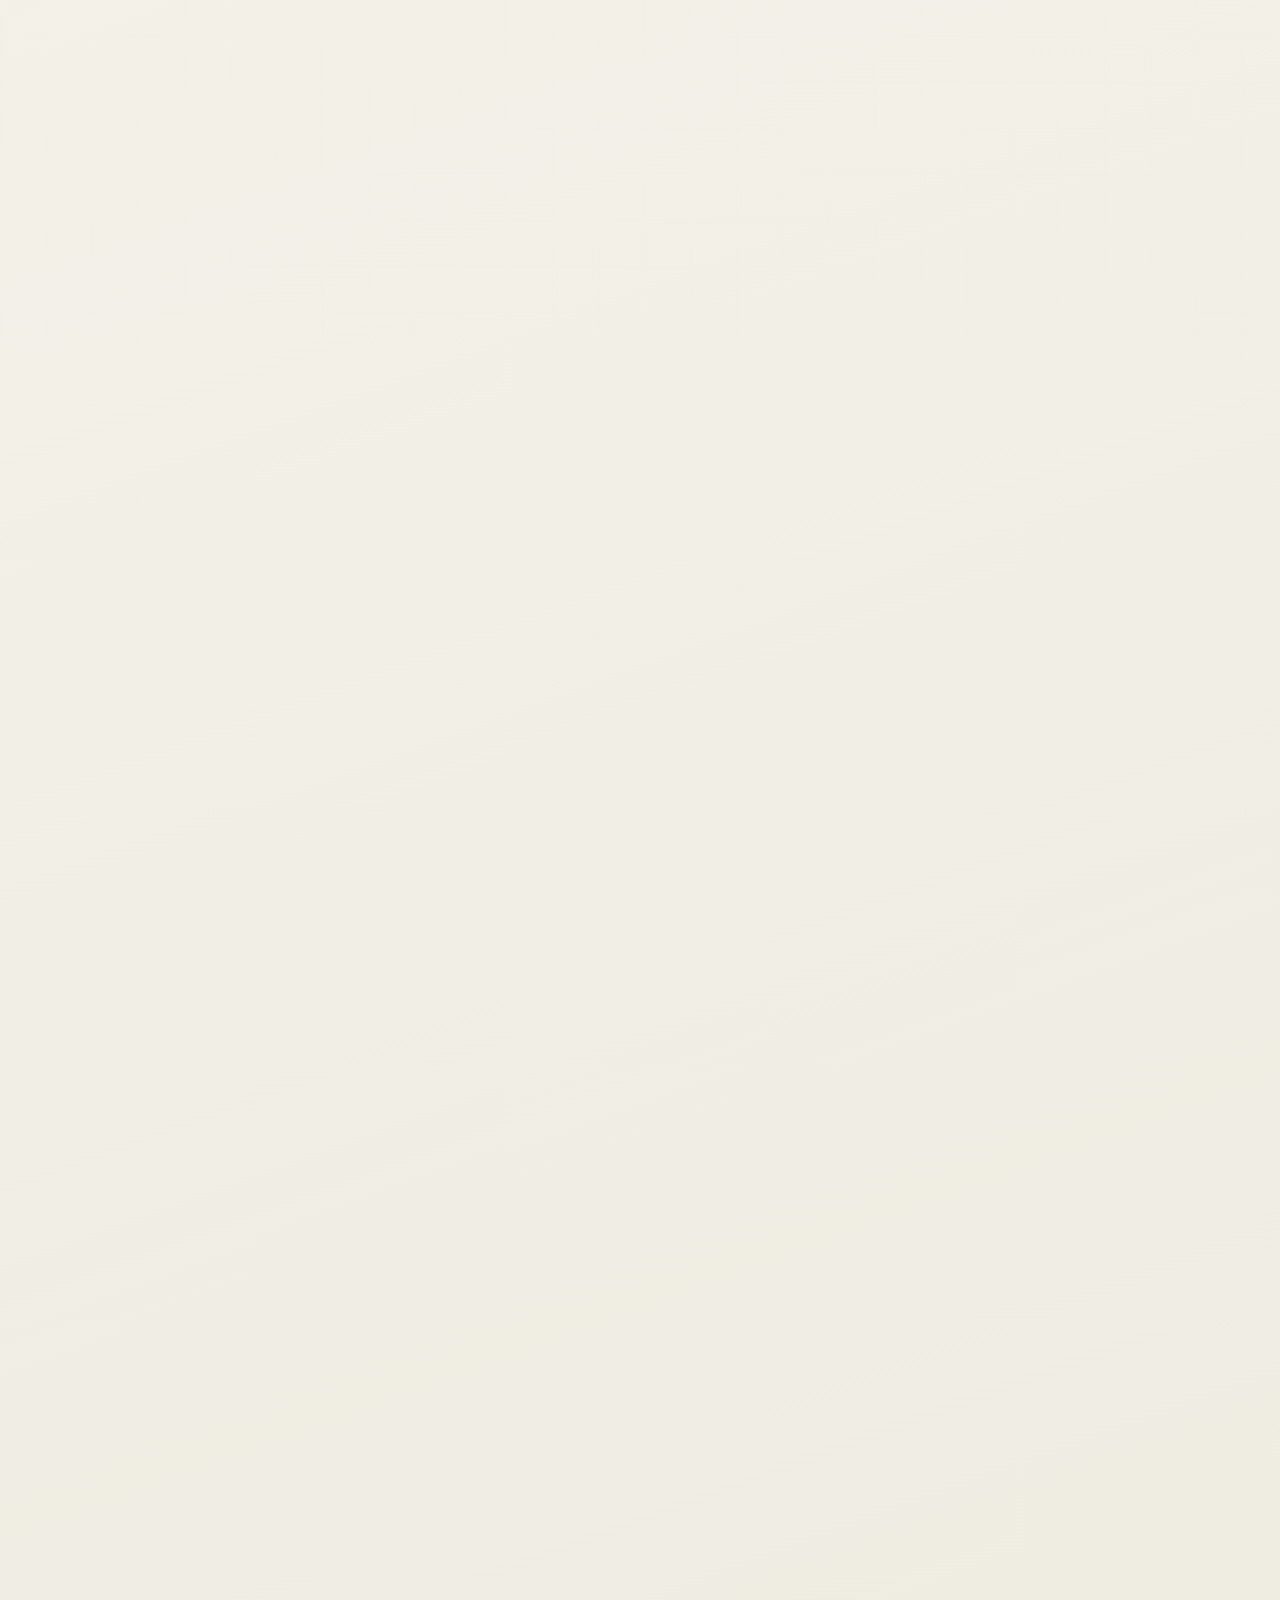
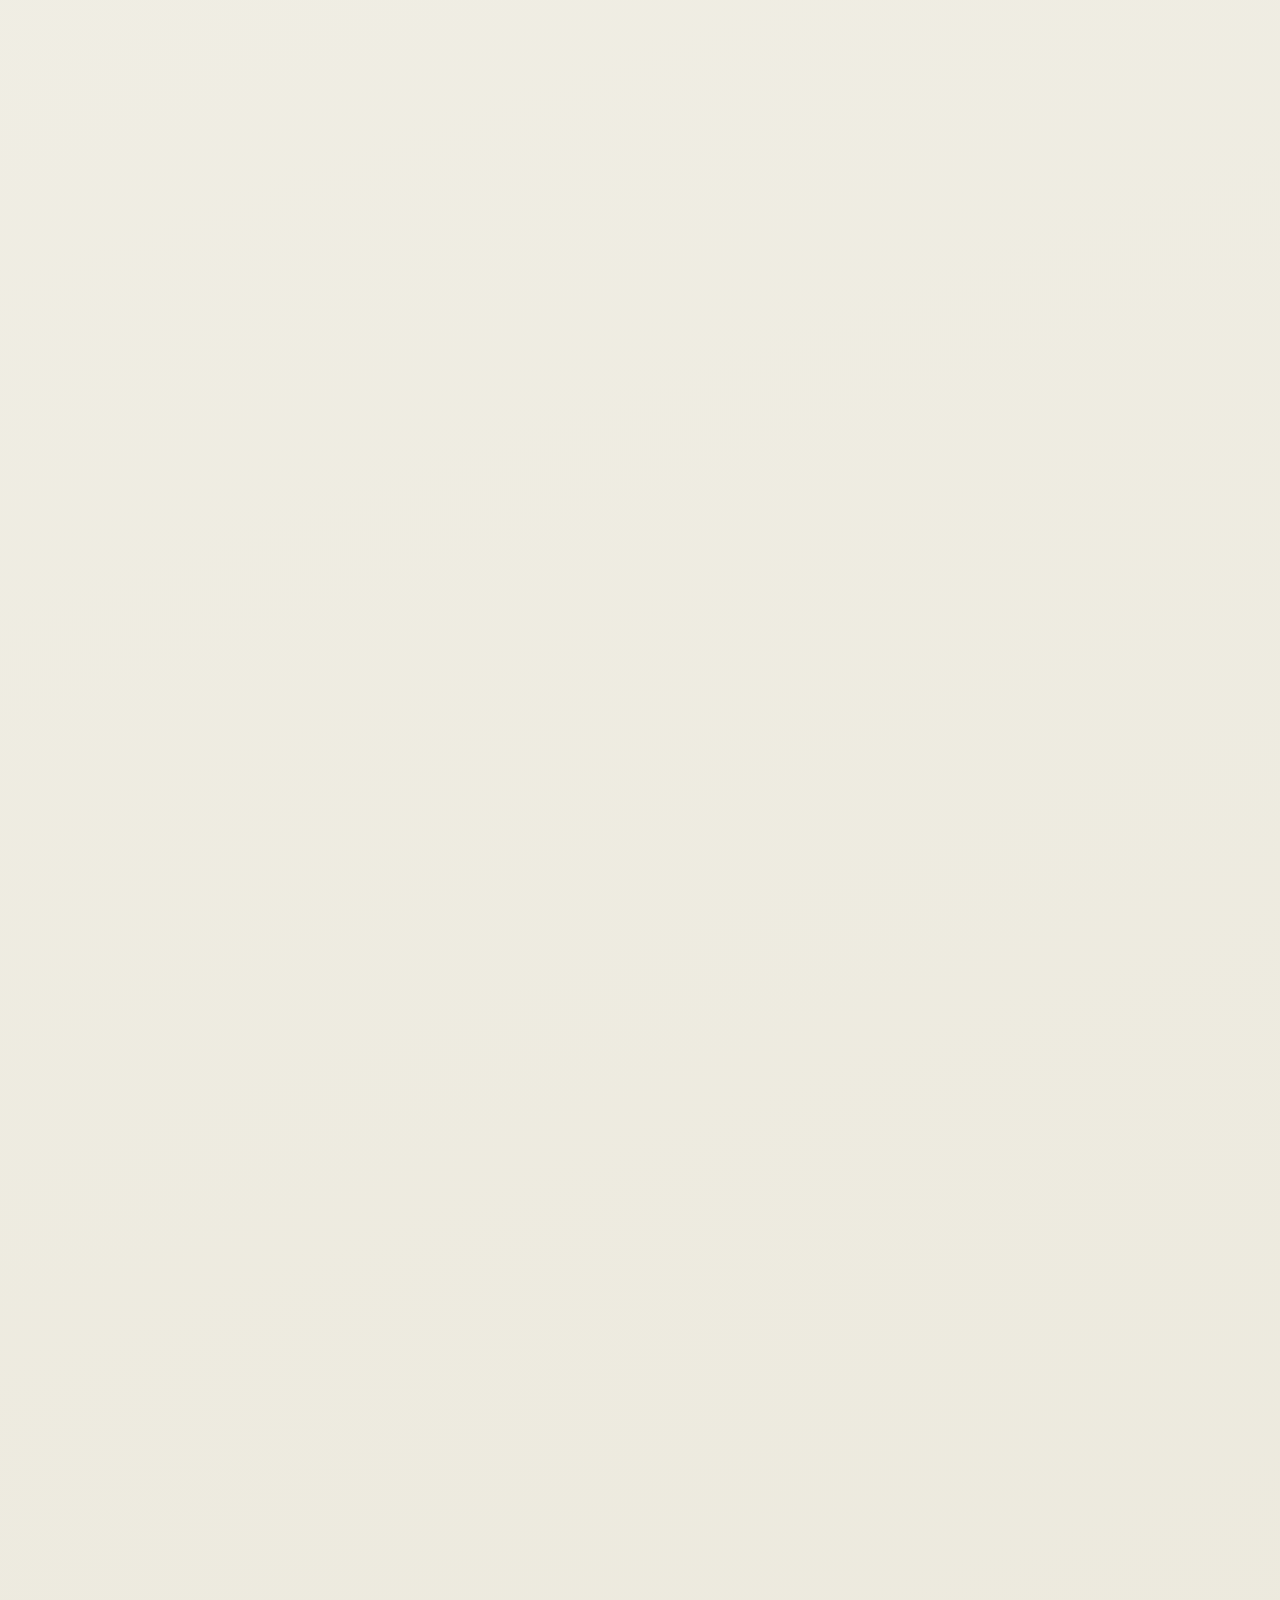
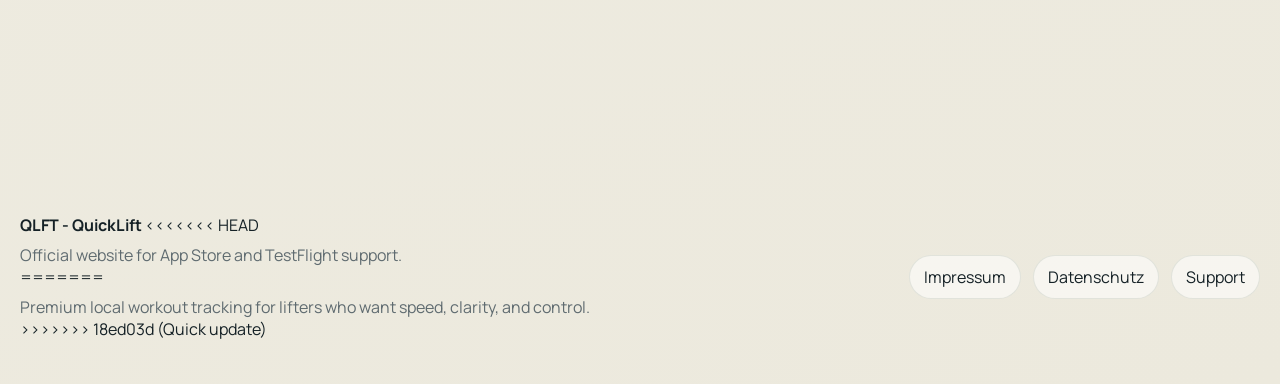
==== commit 2055ae7b: "Quick update" ====
--- a/index.html
+++ b/index.html
@@ -5,13 +5,17 @@
   <meta name="viewport" content="width=device-width, initial-scale=1.0">
   <meta
     name="description"
+<<<<<<< HEAD
     content="QLFT is a focused workout tracking app for iPhone with fast session logging, TestFlight access, and clear App Store support pages."
+=======
+    content="QuickLift is a premium local workout tracker for serious lifters who want fast logging, clear progression, template-based training, and private data ownership."
+>>>>>>> 18ed03d (Quick update)
   >
   <title>QLFT - QuickLift</title>
   <link rel="preconnect" href="https://fonts.googleapis.com">
   <link rel="preconnect" href="https://fonts.gstatic.com" crossorigin>
   <link
-    href="https://fonts.googleapis.com/css2?family=Space+Grotesk:wght@400;500;700&family=Manrope:wght@400;500;600;700;800&display=swap"
+    href="https://fonts.googleapis.com/css2?family=Syne:wght@500;700;800&family=Manrope:wght@400;500;600;700;800&display=swap"
     rel="stylesheet"
   >
   <link rel="icon" type="image/png" href="assets/icons/app-icon.png">
@@ -22,6 +26,8 @@
     <div class="ambient ambient-a"></div>
     <div class="ambient ambient-b"></div>
     <div class="ambient ambient-c"></div>
+    <div class="light-sweep light-sweep-a"></div>
+    <div class="light-sweep light-sweep-b"></div>
     <div class="grid-overlay"></div>
     <div class="top-banner" role="status" aria-label="Launch offer">Free for first 250 users</div>
 
@@ -30,16 +36,21 @@
         <img src="assets/icons/app-icon.png" alt="QLFT - QuickLift app icon">
         <div>
           <span class="brand-name">QLFT - QuickLift</span>
-          <span class="brand-tag">Premium local workout tracking</span>
+          <span class="brand-tag">Local workout tracking for serious lifters</span>
         </div>
       </a>
 
       <nav class="nav-links" aria-label="Primary">
         <a href="#product">Product</a>
+        <a href="#workflow">Flow</a>
         <a href="#screens">Screens</a>
+<<<<<<< HEAD
         <a href="#testflight">TestFlight</a>
         <a href="privacy.html">Datenschutz</a>
         <a href="impressum.html">Impressum</a>
+=======
+        <a href="#privacy-callout">Privacy</a>
+>>>>>>> 18ed03d (Quick update)
         <a href="support.html">Support</a>
       </nav>
     </header>
@@ -50,9 +61,10 @@
           <div class="hero-pills">
             <span>iPhone-first</span>
             <span>Offline-friendly</span>
-            <span>App Store ready</span>
+            <span>Strong import</span>
           </div>
           <p class="eyebrow">Fast logging. Strong progress.</p>
+<<<<<<< HEAD
           <h1>QLFT helps you track serious training sessions fast, clean, and without distractions.</h1>
           <p class="hero-text">
             QLFT is built for focused lifters. Start sessions quickly, log sets with minimal friction,
@@ -77,14 +89,46 @@
             <article class="stat-card">
               <strong>App Store compliant</strong>
               <span>Includes support, privacy policy, and Impressum.</span>
-            </article>
+=======
+          <h1>Track every hard session without the clutter.</h1>
+          <p class="hero-text">
+            QuickLift is a premium local training log built for lifters who want speed, clarity, and control.
+            Start fast, log sets with minimal friction, reuse structured templates, and keep your history readable
+            without social noise or bloated workflow detours.
+          </p>
+
+          <div class="hero-actions">
+            <a class="button button-primary" href="#product">See why it works</a>
+            <a class="button button-secondary" href="#screens">Explore the screens</a>
+          </div>
+
+          <div class="hero-stats">
+            <article class="stat-card accent-card">
+              <strong>Minimal taps under fatigue</strong>
+              <span>Today, templates, and active workout views are shaped around real gym pace.</span>
+            </article>
+            <article class="stat-card">
+              <strong>Private local ownership</strong>
+              <span>Your training history is positioned around trust, speed, backup, export, and control.</span>
+            </article>
+            <article class="stat-card">
+              <strong>Progression with signal</strong>
+              <span>Previous performance, PR context, trends, and structured plans stay easy to read.</span>
+>>>>>>> 18ed03d (Quick update)
+            </article>
+          </div>
+
+          <div class="hero-note">
+            <span class="hero-note-label">Switching from Strong?</span>
+            <p>QuickLift already supports local Strong CSV import with preview, duplicate protection, and custom-exercise fallback.</p>
           </div>
         </div>
 
         <div class="hero-visual" aria-hidden="true">
           <div class="hero-glow hero-glow-a"></div>
           <div class="hero-glow hero-glow-b"></div>
-          <div class="phone-stack">
+
+          <div class="hero-stack">
             <figure class="shot-card shot-card-left">
               <img src="assets/images/screen-today.png" alt="Today screen preview">
             </figure>
@@ -95,17 +139,28 @@
               <img src="assets/images/screen-plans.png" alt="Plans screen preview">
             </figure>
           </div>
+
           <div class="floating-panel panel-top">
-            <span class="panel-label">Ready to train</span>
-            <strong>Fast session start</strong>
-          </div>
+            <span class="panel-label">Workout flow</span>
+            <strong>Fast set entry</strong>
+            <p>Prefilled context and clear hierarchy keep logging focused.</p>
+          </div>
+
+          <div class="floating-panel panel-right">
+            <span class="panel-label">Progression</span>
+            <strong>Numbers first</strong>
+            <p>Templates, trends, and personal progress stay visible without noise.</p>
+          </div>
+
           <div class="floating-panel panel-bottom">
-            <span class="panel-label">Progression</span>
-            <strong>Numbers first, noise last</strong>
-          </div>
-        </div>
-      </section>
-
+            <span class="panel-label">Trust</span>
+            <strong>Local-first history</strong>
+            <p>Backup, restore, and export support reinforce data ownership.</p>
+          </div>
+        </div>
+      </section>
+
+<<<<<<< HEAD
       <section class="ticker-band section">
         <div class="ticker-track">
           <span>QLFT - QuickLift</span>
@@ -116,6 +171,17 @@
           <span>Impressum</span>
           <span>Direct support</span>
           <span>QLFT - QuickLift</span>
+=======
+      <section class="section ticker-band">
+        <div class="ticker-track" aria-label="QuickLift feature strip">
+          <span>Fast set logging</span>
+          <span>Template-based training</span>
+          <span>Progress charts and PR context</span>
+          <span>Strong CSV import</span>
+          <span>Widgets and Live Activity</span>
+          <span>Backup, restore, and export</span>
+          <span>Local-first trust</span>
+>>>>>>> 18ed03d (Quick update)
         </div>
       </section>
 
@@ -147,7 +213,7 @@
               <button class="button button-primary" type="submit">Send TestFlight request</button>
             </form>
             <div class="beta-form-actions">
-              <a class="button button-secondary beta-direct-button" href="mailto:joshuabruegge@live.com?subject=QLFT%20TestFlight%20Anfrage%20(Webseite)">Email directly</a>
+              <a class="button button-secondary beta-direct-button" data-beta-direct href="mailto:joshuabruegge@live.com?subject=QLFT%20TestFlight%20Anfrage%20(Webseite)">Email directly</a>
             </div>
           </article>
 
@@ -168,50 +234,146 @@
       <section class="section product-section" id="product">
         <div class="section-heading">
           <p class="eyebrow">Product</p>
+<<<<<<< HEAD
           <h2>Built for real workouts, not social feeds.</h2>
           <p>
             Every core screen in QLFT is focused on speed and clarity: start session, log sets, track progression, and continue training.
+=======
+          <h2>Built for the middle of a workout, not for a social feed.</h2>
+          <p>
+            The product story is strongest when it stays disciplined: faster session start, cleaner logging,
+            reusable structure, and progression insight that actually helps you train better.
+>>>>>>> 18ed03d (Quick update)
           </p>
         </div>
 
         <div class="feature-grid">
           <article class="feature-card feature-card-large">
+<<<<<<< HEAD
             <p class="card-kicker">Quick start</p>
             <h3>Open and begin in seconds.</h3>
             <p>
               The Today screen highlights your next session and current progress so you can start lifting without extra taps.
-            </p>
-          </article>
-
-          <article class="feature-card">
+=======
+            <p class="card-kicker">Today</p>
+            <h3>Open the app and know what to do next.</h3>
+            <p>
+              Quick start actions, next planned training, bodyweight, recent sessions, and focus context make the home surface
+              feel useful before the first tap.
+>>>>>>> 18ed03d (Quick update)
+            </p>
+          </article>
+
+          <article class="feature-card feature-card-tinted">
             <p class="card-kicker">Templates</p>
+<<<<<<< HEAD
             <h3>Plans that stay structured.</h3>
             <p>Routine templates keep split days clear and easy to edit.</p>
-          </article>
-
-          <article class="feature-card">
+=======
+            <h3>Programs stay structured and easy to reuse.</h3>
+            <p>Split days, versioned routine editing, folders, and starter flows keep serious training plans tidy.</p>
+>>>>>>> 18ed03d (Quick update)
+          </article>
+
+          <article class="feature-card feature-card-tinted-alt">
             <p class="card-kicker">Active workout</p>
+<<<<<<< HEAD
             <h3>Fast set logging.</h3>
             <p>Weights and reps are quick to record while important context remains visible.</p>
-          </article>
+=======
+            <h3>Logging stays readable under fatigue.</h3>
+            <p>Previous performance, set tags, progression cues, and in-line edits support pace without visual overload.</p>
+>>>>>>> 18ed03d (Quick update)
+          </article>
+
+          <article class="feature-card feature-card-wide">
+            <p class="card-kicker">Progress and history</p>
+            <h3>See what is improving without leaving the training mindset.</h3>
+            <p>
+              Weekly volume, frequency, estimated 1RM, body metrics, and workout history turn the app into a real training record,
+              not just a stopwatch with notes.
+            </p>
+          </article>
+        </div>
+      </section>
+
+      <section class="section workflow-section" id="workflow">
+        <div class="section-heading">
+          <p class="eyebrow">Flow</p>
+          <h2>A landing page that sells the actual product loop.</h2>
+          <p>
+            Instead of trying to market every advanced setting equally, the page now leads with the journey that matters most:
+            start, log, review, and keep control of your training data.
+          </p>
+        </div>
+
+        <div class="workflow-layout">
+          <article class="workflow-story">
+            <span class="mini-tag">Why it converts</span>
+            <h3>Serious lifters buy clarity.</h3>
+            <p>
+              The strongest positioning is not "more features than everyone else." It is a sharper promise: a fast, trustworthy,
+              premium training tool that respects focus.
+            </p>
+            <ul class="story-list">
+              <li>No account wall in the core story</li>
+              <li>No community clutter in the core pitch</li>
+              <li>No vague wellness language where precision should win</li>
+            </ul>
+          </article>
+
+          <div class="workflow-steps">
+            <article class="step-card">
+              <span class="step-number">01</span>
+              <h3>Start in seconds</h3>
+              <p>Launch into the next planned day, last routine, or an empty workout with a clear first action.</p>
+            </article>
+            <article class="step-card">
+              <span class="step-number">02</span>
+              <h3>Log with momentum</h3>
+              <p>Weight, reps, notes, tags, and previous values stay close to the thumb zone where real sessions happen.</p>
+            </article>
+            <article class="step-card">
+              <span class="step-number">03</span>
+              <h3>Review useful signal</h3>
+              <p>PRs, volume, body metrics, and exercise trends keep progression practical instead of decorative.</p>
+            </article>
+            <article class="step-card">
+              <span class="step-number">04</span>
+              <h3>Keep ownership</h3>
+              <p>Import, export, backup, and restore tools reinforce the product promise that your data remains yours.</p>
+            </article>
+          </div>
         </div>
       </section>
 
       <section class="section screenshots-section" id="screens">
         <div class="section-heading">
           <p class="eyebrow">Screens</p>
+<<<<<<< HEAD
           <h2>Real screens from the app.</h2>
           <p>
             These previews show the current QLFT interface and feature structure for App Store and TestFlight users.
+=======
+          <h2>Real product screens, framed like a launch-ready story.</h2>
+          <p>
+            The screenshots are not treated like a gallery dump. They are staged to explain exactly what the app does well and why the UI feels premium.
+>>>>>>> 18ed03d (Quick update)
           </p>
         </div>
 
         <div class="showcase-grid">
           <article class="showcase-card showcase-copy">
             <span class="mini-tag">Today</span>
+<<<<<<< HEAD
             <h3>Start fast and stay consistent.</h3>
             <p>
               The home view leads with the next planned workout and clear training context.
+=======
+            <h3>Confidence before your workout starts.</h3>
+            <p>
+              The home experience focuses on the next action, current training context, and a clean sense of momentum.
+>>>>>>> 18ed03d (Quick update)
             </p>
           </article>
 
@@ -219,23 +381,44 @@
             <img src="assets/images/screen-today.png" alt="QLFT Today screen">
           </figure>
 
+          <article class="showcase-card insight-card">
+            <span class="mini-tag">Import and ownership</span>
+            <h3>Easy to move in, easy to keep.</h3>
+            <p>
+              Strong CSV import, snapshot validation, backup, restore, and export make the app feel safer to commit to long term.
+            </p>
+          </article>
+
           <figure class="showcase-card screenshot-card tall-card">
-            <img src="assets/images/screen-plans.png" alt="QLFT Templates and plans screen">
+            <img src="assets/images/screen-plans.png" alt="QLFT templates and plans screen">
           </figure>
 
           <article class="showcase-card showcase-copy alt-copy">
+<<<<<<< HEAD
             <span class="mini-tag">Plans</span>
             <h3>Program structure that stays clean.</h3>
             <p>
               Exercise days, volume, and routine organization remain easy to scan at a glance.
+=======
+            <span class="mini-tag">Templates</span>
+            <h3>Structure that stays clean and reusable.</h3>
+            <p>
+              Routine organization, day views, and planning surfaces support serious training without turning the app into admin work.
+>>>>>>> 18ed03d (Quick update)
             </p>
           </article>
 
           <article class="showcase-card wide-copy">
             <span class="mini-tag">Workout mode</span>
+<<<<<<< HEAD
             <h3>Logging that keeps up mid-session.</h3>
             <p>
               Active workout mode keeps the next set obvious while still allowing quick edits.
+=======
+            <h3>Logging-first design, not decorative complexity.</h3>
+            <p>
+              Active workout screens keep the primary task obvious while still showing progress context, pacing, and editing controls.
+>>>>>>> 18ed03d (Quick update)
             </p>
           </article>
 
@@ -248,6 +431,7 @@
       <section class="section story-section">
         <div class="story-card">
           <div class="story-copy">
+<<<<<<< HEAD
             <p class="eyebrow">Mission</p>
             <h2>QLFT is for people who want better training data, not more app noise.</h2>
             <p>
@@ -257,21 +441,56 @@
               <li>Quick workflow during real gym sessions</li>
               <li>Transparent support and legal pages</li>
               <li>Structured rollout through TestFlight and App Store</li>
+=======
+            <p class="eyebrow">Positioning</p>
+            <h2>QuickLift wins when it feels premium, precise, and trustworthy.</h2>
+            <p>
+              The refreshed page leans into a cleaner editorial look, stronger hierarchy, and clearer product claims.
+              That makes the site feel less like a placeholder and more like launch material built for serious users.
+            </p>
+            <ul class="story-list">
+              <li>Premium light visual language that stands out in fitness</li>
+              <li>Product messaging centered on speed, structure, and privacy</li>
+              <li>Modern screenshot framing that looks ready for launch collateral</li>
+>>>>>>> 18ed03d (Quick update)
             </ul>
           </div>
           <div class="story-art">
             <img src="assets/images/launch-brand.png" alt="QLFT launch brand artwork">
           </div>
+        </div>
+
+        <div class="trust-grid">
+          <article class="trust-card">
+            <span class="panel-label">Local-first</span>
+            <strong>History and trust stay central to the pitch.</strong>
+          </article>
+          <article class="trust-card">
+            <span class="panel-label">Switch-ready</span>
+            <strong>Strong import lowers the friction of moving over.</strong>
+          </article>
+          <article class="trust-card">
+            <span class="panel-label">High utility</span>
+            <strong>Widgets, Live Activity, and tools widen the daily value.</strong>
+          </article>
         </div>
       </section>
 
       <section class="section privacy-callout" id="privacy-callout">
         <div class="callout-card">
           <div>
+<<<<<<< HEAD
             <p class="eyebrow">Legal</p>
             <h2>Support, privacy policy, and Impressum are live.</h2>
             <p>
               QLFT provides dedicated legal and support pages with direct contact information for users, testers, and App Store review.
+=======
+            <p class="eyebrow">Launch support</p>
+            <h2>Privacy and support pages are already part of the website.</h2>
+            <p>
+              The legal and support pages stay visually aligned with the new homepage and remain ready for App Store support links.
+              Replace the placeholder contact and company details before public launch.
+>>>>>>> 18ed03d (Quick update)
             </p>
           </div>
           <div class="callout-actions">
@@ -286,7 +505,11 @@
     <footer class="site-footer">
       <div>
         <strong>QLFT - QuickLift</strong>
+<<<<<<< HEAD
         <p>Official website for App Store and TestFlight support.</p>
+=======
+        <p>Premium local workout tracking for lifters who want speed, clarity, and control.</p>
+>>>>>>> 18ed03d (Quick update)
       </div>
       <div class="footer-links">
         <a href="impressum.html">Impressum</a>
--- a/styles.css
+++ b/styles.css
@@ -1,23 +1,25 @@
 :root {
-  --bg: #f7fbf2;
-  --bg-2: #edf7e6;
+  --bg: #f7f6f0;
+  --bg-deep: #ece9dd;
   --surface: rgba(255, 255, 255, 0.74);
-  --surface-strong: rgba(252, 255, 249, 0.9);
-  --stroke: rgba(131, 165, 126, 0.18);
-  --stroke-strong: rgba(126, 164, 123, 0.28);
-  --text: #101b23;
-  --muted: #61707b;
-  --lime: #7cc34c;
-  --lime-soft: #aef46d;
-  --amber: #ff9d3a;
-  --amber-soft: #ffd594;
-  --cyan: #d6f6ff;
-  --shadow-soft: 0 18px 46px rgba(48, 71, 51, 0.08);
-  --shadow-strong: 0 32px 90px rgba(41, 64, 44, 0.14);
+  --surface-strong: rgba(255, 252, 245, 0.9);
+  --surface-tint: rgba(244, 249, 236, 0.9);
+  --stroke: rgba(64, 83, 67, 0.14);
+  --stroke-strong: rgba(58, 80, 64, 0.24);
+  --text: #152126;
+  --muted: #5f6b70;
+  --lime: #8ac64d;
+  --lime-soft: #c4f07f;
+  --amber: #f29b42;
+  --amber-soft: #ffd8a6;
+  --aqua: #d9f6ff;
+  --rose: #ffe9d6;
+  --shadow-soft: 0 20px 50px rgba(34, 50, 41, 0.08);
+  --shadow-strong: 0 38px 110px rgba(32, 48, 40, 0.16);
   --radius-xl: 34px;
   --radius-lg: 26px;
   --radius-md: 18px;
-  --site-width: 1220px;
+  --site-width: 1240px;
 }
 
 * {
@@ -34,10 +36,10 @@
   color: var(--text);
   font-family: "Manrope", "Avenir Next", "Segoe UI", sans-serif;
   background:
-    radial-gradient(circle at 12% 10%, rgba(174, 244, 109, 0.32), transparent 22%),
-    radial-gradient(circle at 88% 12%, rgba(255, 213, 148, 0.32), transparent 24%),
-    radial-gradient(circle at 48% 24%, rgba(214, 246, 255, 0.28), transparent 26%),
-    linear-gradient(160deg, #fffef9 0%, var(--bg) 45%, var(--bg-2) 100%);
+    radial-gradient(circle at 10% 14%, rgba(196, 240, 127, 0.38), transparent 24%),
+    radial-gradient(circle at 86% 8%, rgba(255, 216, 166, 0.32), transparent 22%),
+    radial-gradient(circle at 46% 22%, rgba(217, 246, 255, 0.3), transparent 24%),
+    linear-gradient(160deg, #fffef8 0%, var(--bg) 48%, var(--bg-deep) 100%);
 }
 
 img {
@@ -50,14 +52,28 @@
   text-decoration: none;
 }
 
-.site-shell {
+button,
+input,
+textarea,
+select {
+  font: inherit;
+}
+
+section[id] {
+  scroll-margin-top: 110px;
+}
+
+.site-shell,
+.legal-shell {
   position: relative;
   overflow: hidden;
   min-height: 100vh;
+  isolation: isolate;
 }
 
 .ambient,
-.hero-glow {
+.hero-glow,
+.light-sweep {
   position: absolute;
   border-radius: 999px;
   pointer-events: none;
@@ -68,38 +84,58 @@
 }
 
 .ambient-a {
-  top: 80px;
+  top: 90px;
   left: -120px;
   width: 360px;
   height: 360px;
-  background: rgba(174, 244, 109, 0.22);
+  background: rgba(196, 240, 127, 0.22);
 }
 
 .ambient-b {
-  top: 240px;
-  right: -110px;
-  width: 400px;
-  height: 400px;
-  background: rgba(255, 157, 58, 0.16);
+  top: 220px;
+  right: -130px;
+  width: 420px;
+  height: 420px;
+  background: rgba(242, 155, 66, 0.16);
 }
 
 .ambient-c {
-  top: 34%;
-  left: 36%;
-  width: 440px;
-  height: 440px;
-  background: rgba(214, 246, 255, 0.18);
+  top: 35%;
+  left: 34%;
+  width: 480px;
+  height: 480px;
+  background: rgba(217, 246, 255, 0.18);
+}
+
+.light-sweep {
+  width: 720px;
+  height: 170px;
+  filter: blur(14px);
+  opacity: 0.52;
+}
+
+.light-sweep-a {
+  top: 62px;
+  left: -140px;
+  transform: rotate(-22deg);
+  background: linear-gradient(90deg, rgba(255, 255, 255, 0), rgba(196, 240, 127, 0.26), rgba(255, 255, 255, 0));
+}
+
+.light-sweep-b {
+  top: 180px;
+  right: -180px;
+  transform: rotate(18deg);
+  background: linear-gradient(90deg, rgba(255, 255, 255, 0), rgba(255, 216, 166, 0.22), rgba(255, 255, 255, 0));
 }
 
 .grid-overlay {
   position: absolute;
   inset: 0;
   background-image:
-    linear-gradient(rgba(129, 160, 127, 0.06) 1px, transparent 1px),
-    linear-gradient(90deg, rgba(129, 160, 127, 0.06) 1px, transparent 1px);
-  background-size: 44px 44px;
-  mask-image: linear-gradient(to bottom, rgba(0, 0, 0, 0.44), transparent 78%);
-  pointer-events: none;
+    linear-gradient(rgba(70, 91, 73, 0.05) 1px, transparent 1px),
+    linear-gradient(90deg, rgba(70, 91, 73, 0.05) 1px, transparent 1px);
+  background-size: 46px 46px;
+  mask-image: linear-gradient(to bottom, rgba(0, 0, 0, 0.46), transparent 82%);
 }
 
 .site-header,
@@ -134,7 +170,20 @@
   align-items: center;
   justify-content: space-between;
   gap: 20px;
-  padding: 24px 0 14px;
+  padding: 20px 0 12px;
+}
+
+.site-header {
+  position: sticky;
+  top: 0;
+  z-index: 10;
+  margin-top: 10px;
+  padding: 16px 22px;
+  border-radius: 999px;
+  border: 1px solid rgba(57, 77, 61, 0.12);
+  background: rgba(255, 253, 248, 0.72);
+  backdrop-filter: blur(18px);
+  box-shadow: 0 14px 40px rgba(38, 54, 44, 0.08);
 }
 
 .brand {
@@ -148,8 +197,8 @@
   height: 58px;
   border-radius: 18px;
   box-shadow:
-    0 16px 34px rgba(92, 122, 80, 0.16),
-    0 0 0 6px rgba(255, 255, 255, 0.36);
+    0 18px 34px rgba(89, 112, 81, 0.16),
+    0 0 0 6px rgba(255, 255, 255, 0.42);
 }
 
 .brand-name,
@@ -157,24 +206,41 @@
   display: block;
 }
 
+.brand-name,
+.hero-pills span,
+.button,
+.mini-tag,
+.panel-label,
+.step-number,
+.notice-card strong,
+.topline {
+  font-family: "Syne", "Avenir Next", sans-serif;
+}
+
 .brand-name {
-  font-family: "Space Grotesk", sans-serif;
+  font-size: 1rem;
   font-weight: 700;
+  letter-spacing: -0.03em;
 }
 
 .brand-tag,
 .nav-links a,
 .hero-text,
+.hero-note p,
 .stat-card span,
 .section-heading p,
 .feature-card p,
 .showcase-copy p,
+.insight-card p,
 .story-copy p,
 .site-footer p,
 .legal-hero p,
 .legal-card p,
 .legal-card li,
-.notice-card span {
+.notice-card span,
+.callout-card p,
+.workflow-story p,
+.step-card p {
   color: var(--muted);
 }
 
@@ -183,51 +249,60 @@
   font-size: 0.92rem;
 }
 
-.nav-links {
-  display: flex;
-  flex-wrap: wrap;
-  gap: 10px;
-}
-
-.nav-links a {
-  padding: 10px 14px;
-  border-radius: 999px;
-  border: 1px solid rgba(127, 160, 124, 0.16);
-  background: rgba(255, 255, 255, 0.52);
-  backdrop-filter: blur(16px);
-}
-
-.section {
-  padding: 24px 0 42px;
-}
-
-.hero-section {
-  display: grid;
-  grid-template-columns: 1.02fr 0.98fr;
-  gap: 34px;
-  align-items: center;
-  padding-top: 26px;
-}
-
+.nav-links,
 .hero-pills,
 .hero-actions,
 .story-list,
 .callout-actions,
-.footer-links {
+.footer-links,
+.workflow-steps,
+.trust-grid {
   display: flex;
   flex-wrap: wrap;
 }
 
+.nav-links {
+  gap: 10px;
+}
+
+.nav-links a,
+.footer-links a {
+  padding: 10px 14px;
+  border-radius: 999px;
+  border: 1px solid rgba(68, 88, 71, 0.12);
+  background: rgba(255, 255, 255, 0.56);
+  transition: transform 180ms ease, border-color 180ms ease, background-color 180ms ease;
+}
+
+.nav-links a:hover,
+.footer-links a:hover {
+  transform: translateY(-2px);
+  border-color: rgba(88, 116, 93, 0.22);
+  background: rgba(255, 255, 255, 0.76);
+}
+
+.section {
+  padding: 30px 0 46px;
+}
+
+.hero-section {
+  display: grid;
+  grid-template-columns: 1.02fr 0.98fr;
+  gap: 36px;
+  align-items: center;
+  padding-top: 42px;
+}
+
+.hero-pills,
+.hero-actions,
+.callout-actions,
+.footer-links,
+.trust-grid {
+  gap: 12px;
+}
+
 .hero-pills {
-  gap: 10px;
   margin-bottom: 18px;
-}
-
-.hero-pills span,
-.button,
-.mini-tag,
-.panel-label {
-  font-family: "Space Grotesk", sans-serif;
 }
 
 .hero-pills span,
@@ -237,50 +312,54 @@
   min-height: 34px;
   padding: 0 14px;
   border-radius: 999px;
-  border: 1px solid rgba(125, 159, 122, 0.2);
-  background: rgba(255, 255, 255, 0.62);
-  box-shadow: 0 12px 28px rgba(58, 82, 59, 0.06);
-  font-size: 0.78rem;
-  letter-spacing: 0.06em;
+  border: 1px solid rgba(70, 91, 73, 0.14);
+  background: rgba(255, 255, 255, 0.64);
+  box-shadow: 0 10px 28px rgba(43, 58, 48, 0.06);
+  font-size: 0.76rem;
+  letter-spacing: 0.08em;
   text-transform: uppercase;
 }
 
 .eyebrow,
-.card-kicker {
+.card-kicker,
+.feature-title {
   margin: 0;
-  color: var(--lime);
+  color: #5f9d26;
   text-transform: uppercase;
   letter-spacing: 0.18em;
   font-size: 0.76rem;
-  font-family: "Space Grotesk", sans-serif;
+  font-family: "Syne", "Avenir Next", sans-serif;
 }
 
 h1,
 h2,
 h3 {
   margin: 0;
-  font-family: "Space Grotesk", sans-serif;
-  line-height: 0.96;
-  letter-spacing: -0.045em;
+  font-family: "Syne", "Avenir Next", sans-serif;
+  line-height: 0.94;
+  letter-spacing: -0.05em;
+  text-wrap: balance;
 }
 
 h1 {
   margin-top: 14px;
-  font-size: clamp(3rem, 6vw, 6rem);
-  max-width: 10.5ch;
+  max-width: 10.2ch;
+  font-size: clamp(3.2rem, 7vw, 6.6rem);
+}
+
+h2 {
+  font-size: clamp(2.1rem, 4vw, 4.5rem);
+}
+
+h3 {
+  font-size: clamp(1.45rem, 2.5vw, 2.3rem);
 }
 
 .hero-text {
   margin-top: 22px;
   max-width: 60ch;
-  font-size: 1.05rem;
-  line-height: 1.75;
-}
-
-.hero-actions,
-.callout-actions,
-.footer-links {
-  gap: 12px;
+  font-size: 1.06rem;
+  line-height: 1.74;
 }
 
 .hero-actions {
@@ -291,11 +370,11 @@
   display: inline-flex;
   align-items: center;
   justify-content: center;
-  min-height: 52px;
-  padding: 0 20px;
+  min-height: 54px;
+  padding: 0 22px;
   border-radius: 999px;
   font-weight: 700;
-  transition: transform 180ms ease, box-shadow 180ms ease;
+  transition: transform 180ms ease, box-shadow 180ms ease, border-color 180ms ease;
 }
 
 .button:hover {
@@ -304,29 +383,30 @@
 
 .button-primary {
   background: linear-gradient(135deg, var(--lime), var(--lime-soft));
-  color: #122412;
+  color: #153118;
   box-shadow:
-    0 18px 38px rgba(124, 195, 76, 0.28),
-    inset 0 1px 0 rgba(255, 255, 255, 0.42);
+    0 18px 38px rgba(138, 198, 77, 0.28),
+    inset 0 1px 0 rgba(255, 255, 255, 0.45);
 }
 
 .button-secondary {
-  background: rgba(255, 255, 255, 0.74);
-  border: 1px solid rgba(128, 161, 125, 0.18);
+  background: rgba(255, 255, 255, 0.76);
+  border: 1px solid rgba(66, 87, 69, 0.14);
   box-shadow: var(--shadow-soft);
 }
 
 .hero-stats,
 .feature-grid,
 .showcase-grid,
-.support-grid {
+.support-grid,
+.workflow-layout {
   display: grid;
   gap: 16px;
 }
 
 .hero-stats {
   grid-template-columns: repeat(3, minmax(0, 1fr));
-  margin-top: 30px;
+  margin-top: 32px;
 }
 
 .stat-card,
@@ -336,17 +416,31 @@
 .callout-card,
 .legal-card,
 .notice-card,
-.floating-panel {
+.floating-panel,
+.workflow-story,
+.step-card,
+.trust-card {
   border: 1px solid var(--stroke);
   background:
-    linear-gradient(180deg, rgba(255, 255, 255, 0.74), rgba(246, 251, 241, 0.84));
+    linear-gradient(180deg, rgba(255, 255, 255, 0.8), rgba(247, 244, 235, 0.88));
   backdrop-filter: blur(18px);
   box-shadow: var(--shadow-soft);
 }
 
+.stat-card,
+.step-card,
+.trust-card {
+  border-radius: var(--radius-md);
+}
+
 .stat-card {
-  padding: 18px;
-  border-radius: var(--radius-md);
+  padding: 20px;
+}
+
+.accent-card {
+  background:
+    linear-gradient(180deg, rgba(255, 255, 255, 0.82), rgba(245, 249, 237, 0.92)),
+    linear-gradient(135deg, rgba(138, 198, 77, 0.08), rgba(242, 155, 66, 0.1));
 }
 
 .stat-card strong,
@@ -356,19 +450,49 @@
 .section-heading h2,
 .callout-card h2,
 .legal-hero h1,
-.legal-card h2 {
-  font-size: clamp(1.6rem, 3vw, 3rem);
-}
-
-.stat-card strong {
+.legal-card h2,
+.workflow-story h3,
+.step-card h3,
+.insight-card h3 {
+  font-size: clamp(1.5rem, 3vw, 3rem);
+}
+
+.stat-card strong,
+.trust-card strong {
   display: block;
-  font-size: 1.05rem;
-}
-
-.stat-card span {
+  font-size: 1.08rem;
+  line-height: 1.25;
+}
+
+.stat-card span,
+.trust-card p,
+.step-card p {
   display: block;
   margin-top: 10px;
-  line-height: 1.55;
+  line-height: 1.58;
+}
+
+.hero-note {
+  display: grid;
+  gap: 10px;
+  margin-top: 22px;
+  width: min(100%, 600px);
+  padding: 18px 20px;
+  border-radius: 22px;
+  border: 1px solid rgba(59, 80, 63, 0.14);
+  background: rgba(255, 255, 255, 0.58);
+  box-shadow: var(--shadow-soft);
+}
+
+.hero-note-label {
+  font-family: "Syne", sans-serif;
+  font-weight: 700;
+  letter-spacing: -0.03em;
+}
+
+.hero-note p {
+  margin: 0;
+  line-height: 1.6;
 }
 
 .hero-visual {
@@ -383,31 +507,31 @@
   width: 520px;
   height: 520px;
   background:
-    radial-gradient(circle, rgba(255, 255, 255, 0.94) 0%, rgba(174, 244, 109, 0.24) 32%, rgba(255, 255, 255, 0) 68%);
+    radial-gradient(circle, rgba(255, 255, 255, 0.94) 0%, rgba(196, 240, 127, 0.24) 34%, rgba(255, 255, 255, 0) 70%);
   filter: blur(8px);
 }
 
 .hero-glow-b {
-  width: 640px;
-  height: 640px;
-  border: 1px solid rgba(127, 161, 125, 0.18);
+  width: 680px;
+  height: 680px;
+  border: 1px solid rgba(74, 98, 77, 0.12);
   background:
-    radial-gradient(circle, rgba(214, 246, 255, 0.24) 0%, rgba(255, 255, 255, 0) 62%);
-}
-
-.phone-stack {
+    radial-gradient(circle, rgba(217, 246, 255, 0.24) 0%, rgba(255, 255, 255, 0) 62%);
+}
+
+.hero-stack {
   position: relative;
-  width: min(100%, 560px);
+  width: min(100%, 580px);
   min-height: 760px;
 }
 
 .shot-card {
   position: absolute;
-  width: 240px;
+  width: 245px;
   padding: 12px;
-  border-radius: 32px;
+  border-radius: 34px;
   background:
-    linear-gradient(180deg, rgba(255, 255, 255, 0.88), rgba(232, 243, 221, 0.92));
+    linear-gradient(180deg, rgba(255, 255, 255, 0.9), rgba(236, 244, 226, 0.92));
   box-shadow: var(--shadow-strong);
 }
 
@@ -416,81 +540,97 @@
 }
 
 .shot-card-left {
-  left: 0;
-  top: 150px;
-  transform: rotate(-12deg);
+  left: 8px;
+  top: 190px;
+  transform: rotate(-13deg);
 }
 
 .shot-card-center {
-  left: 160px;
-  top: 40px;
-  width: 270px;
+  left: 166px;
+  top: 54px;
+  width: 278px;
   z-index: 2;
 }
 
 .shot-card-right {
-  right: 0;
-  top: 190px;
+  right: 8px;
+  top: 228px;
   transform: rotate(12deg);
 }
 
 .floating-panel {
   position: absolute;
-  padding: 16px;
+  width: 220px;
+  padding: 18px;
   border-radius: 24px;
 }
 
+.floating-panel p {
+  margin: 10px 0 0;
+  color: var(--muted);
+  line-height: 1.55;
+}
+
 .panel-top {
-  top: 70px;
-  right: 10px;
+  top: 88px;
+  right: 18px;
+  animation: drift 6.8s ease-in-out infinite;
+}
+
+.panel-right {
+  right: 2px;
+  bottom: 164px;
+  animation: drift 7.8s ease-in-out infinite reverse;
 }
 
 .panel-bottom {
-  left: 10px;
-  bottom: 100px;
+  left: 14px;
+  bottom: 112px;
+  animation: drift 8.2s ease-in-out infinite;
 }
 
 .panel-label {
   display: block;
   text-transform: uppercase;
   letter-spacing: 0.14em;
-  font-size: 0.74rem;
+  font-size: 0.72rem;
   color: var(--muted);
 }
 
 .floating-panel strong {
   display: block;
   margin-top: 8px;
+  font-size: 1.08rem;
 }
 
 .ticker-band {
-  padding-top: 10px;
+  padding-top: 0;
 }
 
 .ticker-track {
   display: flex;
-  gap: 28px;
-  padding: 18px 22px;
-  overflow: auto hidden;
+  gap: 14px;
+  flex-wrap: wrap;
+  padding: 18px;
+  border-radius: 30px;
+  border: 1px solid rgba(65, 86, 68, 0.12);
+  background:
+    linear-gradient(135deg, rgba(255, 255, 255, 0.68), rgba(245, 249, 236, 0.84));
+  box-shadow: var(--shadow-soft);
+}
+
+.ticker-track span {
+  padding: 12px 16px;
   border-radius: 999px;
-  border: 1px solid rgba(126, 159, 122, 0.16);
-  background: rgba(255, 255, 255, 0.58);
-  box-shadow: var(--shadow-soft);
-  scrollbar-width: none;
-}
-
-.ticker-track::-webkit-scrollbar {
-  display: none;
-}
-
-.ticker-track span {
+  background: rgba(255, 255, 255, 0.7);
+  border: 1px solid rgba(66, 87, 69, 0.1);
   white-space: nowrap;
-  font-family: "Space Grotesk", sans-serif;
-  font-weight: 700;
+  font-family: "Syne", sans-serif;
+  font-size: 0.82rem;
 }
 
 .section-heading {
-  max-width: 720px;
+  max-width: 760px;
 }
 
 .section-heading h2 {
@@ -503,23 +643,28 @@
 }
 
 .feature-grid {
-  grid-template-columns: 1.2fr 0.8fr 0.8fr;
-  margin-top: 24px;
+  grid-template-columns: repeat(12, minmax(0, 1fr));
+  margin-top: 26px;
 }
 
 .feature-card,
 .showcase-card,
 .callout-card,
 .legal-card,
-.notice-card {
+.notice-card,
+.workflow-story {
   border-radius: var(--radius-lg);
 }
 
 .feature-card {
+  grid-column: span 4;
   padding: 24px;
 }
 
-.feature-card p {
+.feature-card p,
+.showcase-copy p,
+.insight-card p,
+.workflow-story p {
   margin-top: 14px;
   line-height: 1.68;
 }
@@ -566,15 +711,108 @@
   min-height: 46px;
 }
 
+.submit-toast {
+  position: fixed;
+  right: 24px;
+  bottom: 24px;
+  z-index: 80;
+  padding: 12px 16px;
+  border-radius: 14px;
+  border: 1px solid rgba(124, 195, 76, 0.34);
+  background: rgba(16, 27, 35, 0.94);
+  color: #f4ffe9;
+  box-shadow: 0 16px 32px rgba(16, 27, 35, 0.28);
+  font-family: "Space Grotesk", sans-serif;
+  font-size: 0.84rem;
+  letter-spacing: 0.02em;
+  opacity: 0;
+  transform: translateY(12px);
+  transition: opacity 180ms ease, transform 180ms ease;
+  pointer-events: none;
+}
+
+.submit-toast.is-visible {
+  opacity: 1;
+  transform: translateY(0);
+}
+
 .feature-card-large {
+  grid-column: span 6;
   background:
-    linear-gradient(180deg, rgba(255, 255, 255, 0.82), rgba(247, 251, 242, 0.88)),
-    linear-gradient(135deg, rgba(124, 195, 76, 0.08), rgba(255, 157, 58, 0.1));
+    linear-gradient(180deg, rgba(255, 255, 255, 0.84), rgba(244, 250, 235, 0.92)),
+    linear-gradient(135deg, rgba(138, 198, 77, 0.08), rgba(242, 155, 66, 0.08));
+}
+
+.feature-card-tinted {
+  background:
+    linear-gradient(180deg, rgba(255, 255, 255, 0.84), rgba(255, 243, 229, 0.92));
+}
+
+.feature-card-tinted-alt {
+  background:
+    linear-gradient(180deg, rgba(255, 255, 255, 0.84), rgba(233, 247, 252, 0.92));
+}
+
+.feature-card-wide {
+  grid-column: span 6;
+}
+
+.workflow-layout {
+  grid-template-columns: 0.95fr 1.05fr;
+  align-items: start;
+  margin-top: 26px;
+}
+
+.workflow-story {
+  padding: 28px;
+}
+
+.story-list {
+  gap: 10px;
+  margin: 22px 0 0;
+  padding: 0;
+  list-style: none;
+}
+
+.story-list li {
+  padding: 12px 16px;
+  border-radius: 999px;
+  background: rgba(255, 255, 255, 0.68);
+  width: fit-content;
+}
+
+.workflow-steps {
+  gap: 16px;
+}
+
+.step-card {
+  flex: 1 1 calc(50% - 8px);
+  min-width: 240px;
+  padding: 22px;
+}
+
+.step-number {
+  display: inline-flex;
+  align-items: center;
+  justify-content: center;
+  min-width: 52px;
+  min-height: 34px;
+  padding: 0 12px;
+  border-radius: 999px;
+  background: linear-gradient(135deg, rgba(138, 198, 77, 0.16), rgba(255, 216, 166, 0.3));
+  color: #244028;
+  font-size: 0.84rem;
+  letter-spacing: 0.06em;
+}
+
+.step-card h3 {
+  margin-top: 16px;
+  font-size: 1.5rem;
 }
 
 .showcase-grid {
   grid-template-columns: repeat(12, 1fr);
-  margin-top: 24px;
+  margin-top: 26px;
 }
 
 .showcase-card {
@@ -582,15 +820,18 @@
 }
 
 .showcase-copy,
-.wide-copy {
+.wide-copy,
+.insight-card {
   display: flex;
   flex-direction: column;
   justify-content: flex-end;
 }
 
-.showcase-copy {
+.showcase-copy,
+.insight-card,
+.tall-card {
   grid-column: span 4;
-  min-height: 280px;
+  min-height: 290px;
 }
 
 .alt-copy {
@@ -602,22 +843,14 @@
   min-height: 320px;
 }
 
-.showcase-copy p,
-.wide-copy p {
-  margin-top: 14px;
-  line-height: 1.68;
-}
-
-.mini-tag {
-  width: fit-content;
+.insight-card {
+  background:
+    linear-gradient(180deg, rgba(255, 255, 255, 0.82), rgba(255, 243, 229, 0.92)),
+    linear-gradient(135deg, rgba(242, 155, 66, 0.08), rgba(217, 246, 255, 0.08));
 }
 
 .screenshot-card {
   padding: 14px;
-}
-
-.tall-card {
-  grid-column: span 4;
 }
 
 .featured-workout {
@@ -629,34 +862,25 @@
   height: 100%;
   object-fit: cover;
   border-radius: 24px;
-  box-shadow: 0 18px 40px rgba(61, 82, 61, 0.1);
+  box-shadow: 0 18px 40px rgba(59, 82, 65, 0.12);
+}
+
+.story-section {
+  display: grid;
+  gap: 18px;
 }
 
 .story-card {
   display: grid;
-  grid-template-columns: 1.1fr 0.9fr;
-  gap: 20px;
-  padding: 26px;
+  grid-template-columns: 1.08fr 0.92fr;
+  gap: 22px;
+  padding: 28px;
   border-radius: var(--radius-xl);
 }
 
 .story-copy p {
   margin-top: 16px;
   line-height: 1.72;
-}
-
-.story-list {
-  gap: 10px;
-  margin: 22px 0 0;
-  padding: 0;
-  list-style: none;
-}
-
-.story-list li {
-  padding: 12px 16px;
-  border-radius: 999px;
-  background: rgba(255, 255, 255, 0.66);
-  width: fit-content;
 }
 
 .story-art {
@@ -668,7 +892,17 @@
 
 .story-art img {
   max-width: 340px;
-  filter: drop-shadow(0 20px 40px rgba(68, 96, 65, 0.14));
+  filter: drop-shadow(0 22px 42px rgba(68, 96, 65, 0.14));
+}
+
+.trust-grid {
+  gap: 16px;
+}
+
+.trust-card {
+  flex: 1 1 0;
+  min-width: 220px;
+  padding: 20px;
 }
 
 .callout-card {
@@ -681,8 +915,7 @@
 
 .callout-card p {
   margin: 16px 0 0;
-  color: var(--muted);
-  line-height: 1.7;
+  line-height: 1.72;
 }
 
 .site-footer {
@@ -690,35 +923,27 @@
   align-items: center;
   justify-content: space-between;
   gap: 20px;
-  padding: 20px 0 44px;
+  padding: 12px 0 44px;
 }
 
 .site-footer p {
   margin: 8px 0 0;
 }
 
-.footer-links a {
-  padding: 10px 14px;
-  border-radius: 999px;
-  background: rgba(255, 255, 255, 0.58);
-  border: 1px solid rgba(126, 159, 122, 0.16);
-}
-
 .legal-shell {
-  min-height: 100vh;
   background:
-    radial-gradient(circle at top left, rgba(174, 244, 109, 0.24), transparent 18%),
-    radial-gradient(circle at top right, rgba(255, 213, 148, 0.24), transparent 18%),
-    linear-gradient(160deg, #fffef9 0%, var(--bg) 44%, var(--bg-2) 100%);
+    radial-gradient(circle at 12% 12%, rgba(196, 240, 127, 0.28), transparent 18%),
+    radial-gradient(circle at 88% 10%, rgba(255, 216, 166, 0.24), transparent 18%),
+    linear-gradient(160deg, #fffef8 0%, var(--bg) 48%, var(--bg-deep) 100%);
 }
 
 .legal-main {
-  padding: 18px 0 48px;
+  padding: 18px 0 50px;
 }
 
 .legal-hero {
-  max-width: 760px;
-  padding: 24px 0 18px;
+  max-width: 780px;
+  padding: 26px 0 18px;
 }
 
 .legal-hero h1 {
@@ -728,7 +953,7 @@
 
 .legal-hero p {
   margin-top: 18px;
-  line-height: 1.75;
+  line-height: 1.76;
 }
 
 .notice-card {
@@ -770,7 +995,7 @@
 [data-reveal] {
   opacity: 0;
   transform: translateY(28px);
-  transition: opacity 500ms ease, transform 500ms ease;
+  transition: opacity 520ms ease, transform 520ms ease;
 }
 
 [data-reveal].is-visible {
@@ -778,13 +1003,23 @@
   transform: translateY(0);
 }
 
-@media (max-width: 1080px) {
+@keyframes drift {
+  0%,
+  100% {
+    transform: translateY(0px);
+  }
+  50% {
+    transform: translateY(-12px);
+  }
+}
+
+@media (max-width: 1180px) {
   .hero-section,
+  .workflow-layout,
   .story-card,
   .callout-card,
   .site-footer,
-  .support-grid,
-  .feature-grid {
+  .support-grid {
     grid-template-columns: 1fr;
   }
 
@@ -792,11 +1027,11 @@
     gap: 18px;
   }
 
-  .hero-visual {
-    min-height: 760px;
-  }
-
+  .feature-card,
+  .feature-card-large,
+  .feature-card-wide,
   .showcase-copy,
+  .insight-card,
   .tall-card,
   .wide-copy,
   .featured-workout {
@@ -810,24 +1045,73 @@
   }
 }
 
-@media (max-width: 760px) {
+@media (max-width: 900px) {
   .site-header,
   .legal-header {
+    position: relative;
+    top: auto;
     flex-direction: column;
     align-items: flex-start;
-  }
-
-  h1 {
-    font-size: clamp(2.7rem, 14vw, 4.4rem);
+    border-radius: 28px;
   }
 
   .hero-stats {
     grid-template-columns: 1fr;
   }
 
-  .phone-stack {
+  .step-card {
+    flex-basis: 100%;
+  }
+
+  .hero-visual {
+    min-height: 760px;
+  }
+}
+
+@media (max-width: 760px) {
+  body {
+    background:
+      radial-gradient(circle at 16% 10%, rgba(196, 240, 127, 0.3), transparent 24%),
+      radial-gradient(circle at 84% 8%, rgba(255, 216, 166, 0.26), transparent 22%),
+      linear-gradient(165deg, #fffef8 0%, #f7f4eb 48%, #ece7d7 100%);
+  }
+
+  .section {
+    padding: 24px 0 38px;
+  }
+
+  h1 {
+    font-size: clamp(2.8rem, 14vw, 4.5rem);
+  }
+
+  h2 {
+    font-size: clamp(2rem, 10vw, 3.2rem);
+  }
+
+  .hero-text,
+  .section-heading p,
+  .callout-card p,
+  .story-copy p,
+  .workflow-story p,
+  .step-card p,
+  .feature-card p,
+  .showcase-copy p,
+  .insight-card p,
+  .hero-note p,
+  .legal-hero p,
+  .legal-card p,
+  .legal-card li {
+    font-size: 0.98rem;
+  }
+
+  .hero-visual {
+    min-height: auto;
+    padding-top: 22px;
+  }
+
+  .hero-stack {
     width: 100%;
-    min-height: 720px;
+    min-height: 700px;
   }
 
   .shot-card {
@@ -835,30 +1119,26 @@
   }
 
   .shot-card-left {
-    top: 170px;
+    top: 188px;
+    left: 0;
   }
 
   .shot-card-center {
-    left: 110px;
-    width: 240px;
+    left: 104px;
+    width: 236px;
   }
 
   .shot-card-right {
-    top: 210px;
+    top: 230px;
+    right: 0;
   }
 
   .floating-panel {
     position: relative;
-    width: fit-content;
-    margin-top: 12px;
-  }
-
-  .panel-top,
-  .panel-bottom {
-    top: auto;
-    left: auto;
-    right: auto;
-    bottom: auto;
+    inset: auto;
+    width: 100%;
+    margin-top: 14px;
+    animation: none;
   }
 
   .story-art img {
@@ -868,4 +1148,10 @@
   .support-grid {
     grid-template-columns: 1fr;
   }
-}
+
+  .submit-toast {
+    left: 18px;
+    right: 18px;
+    bottom: 18px;
+  }
+}
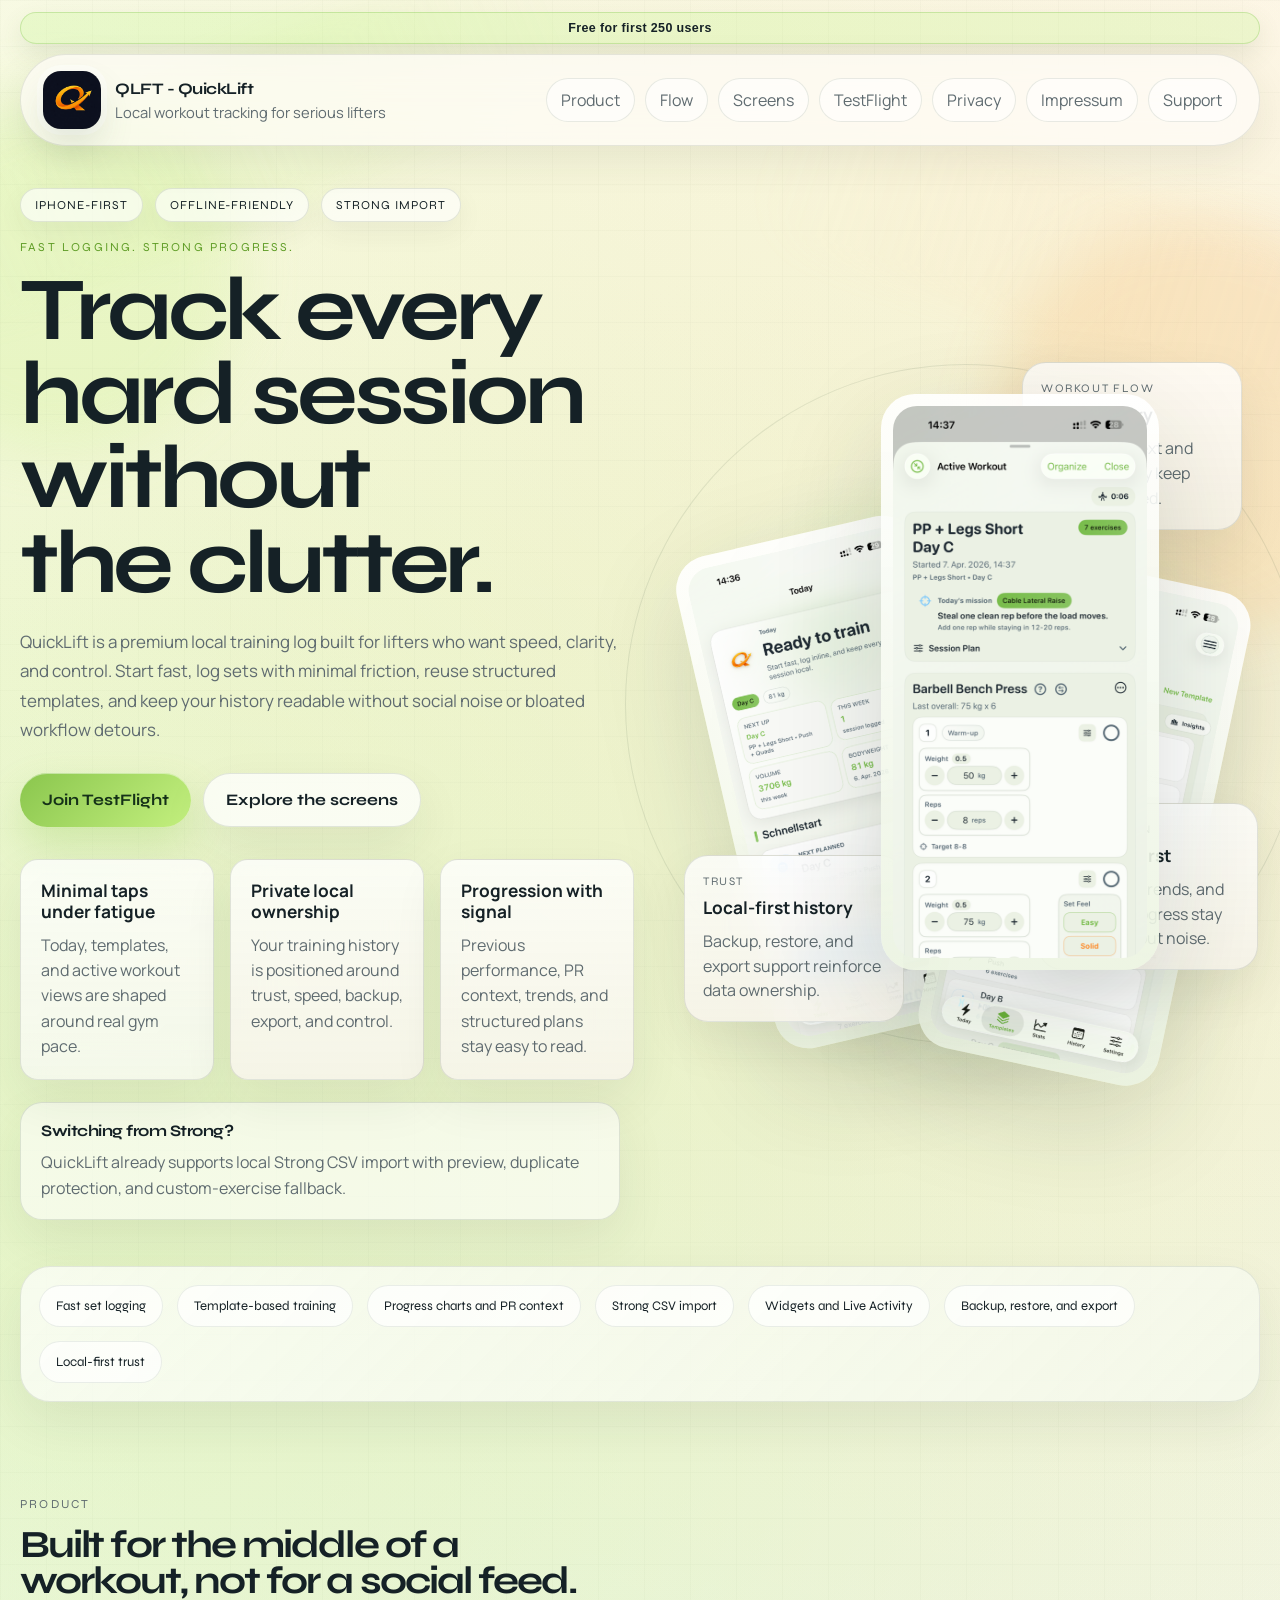
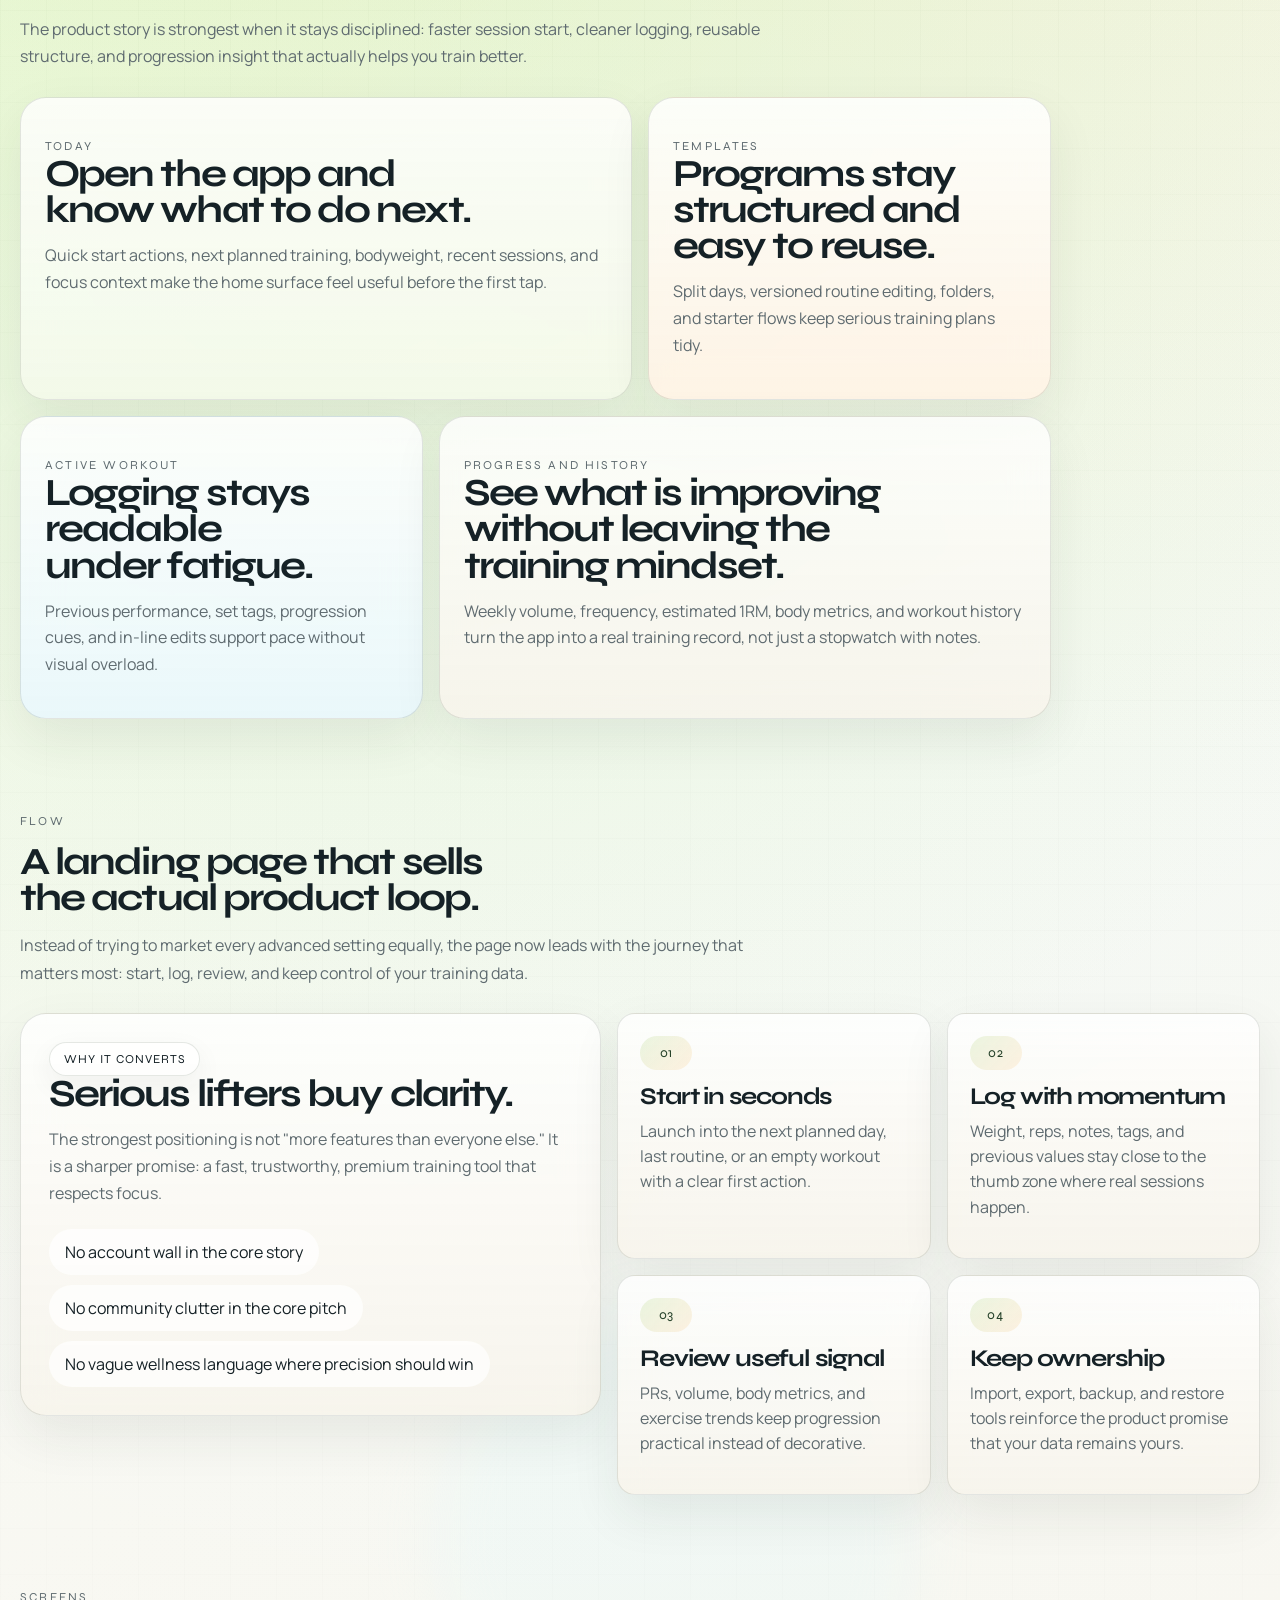
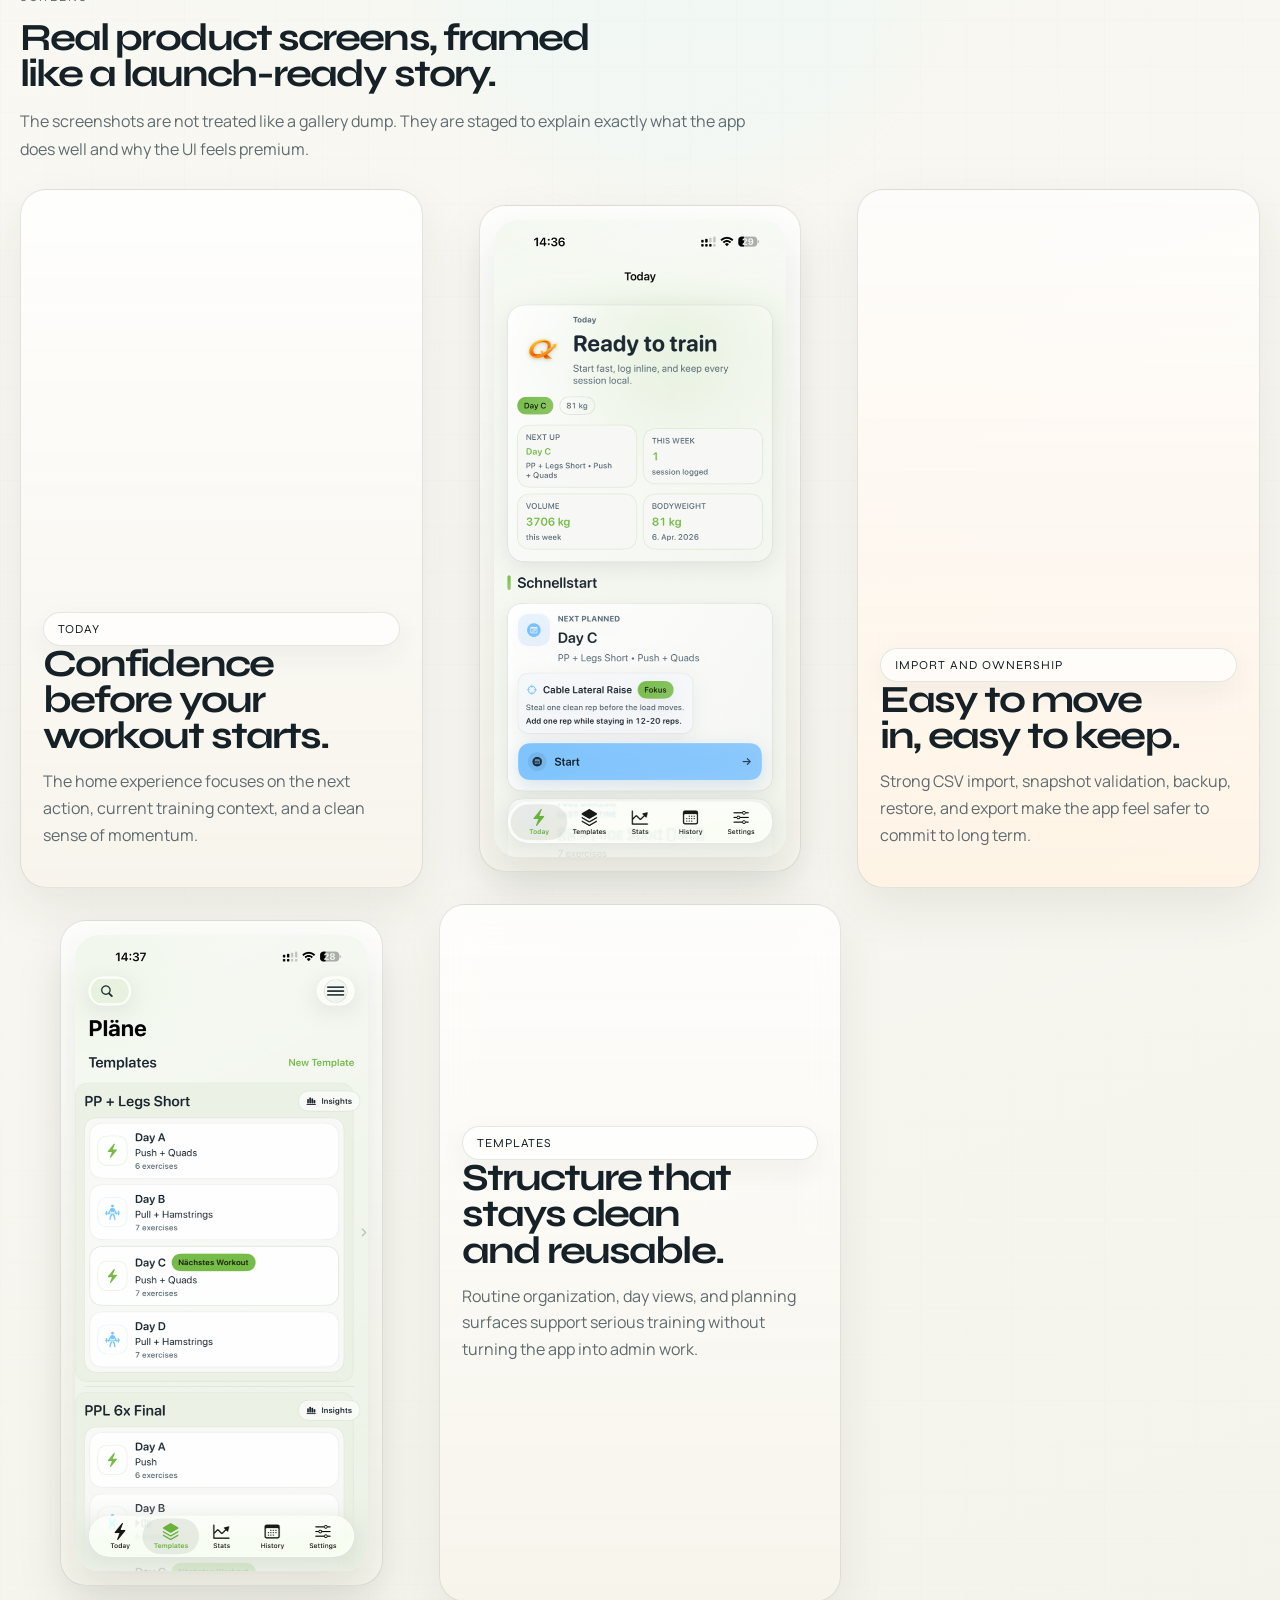
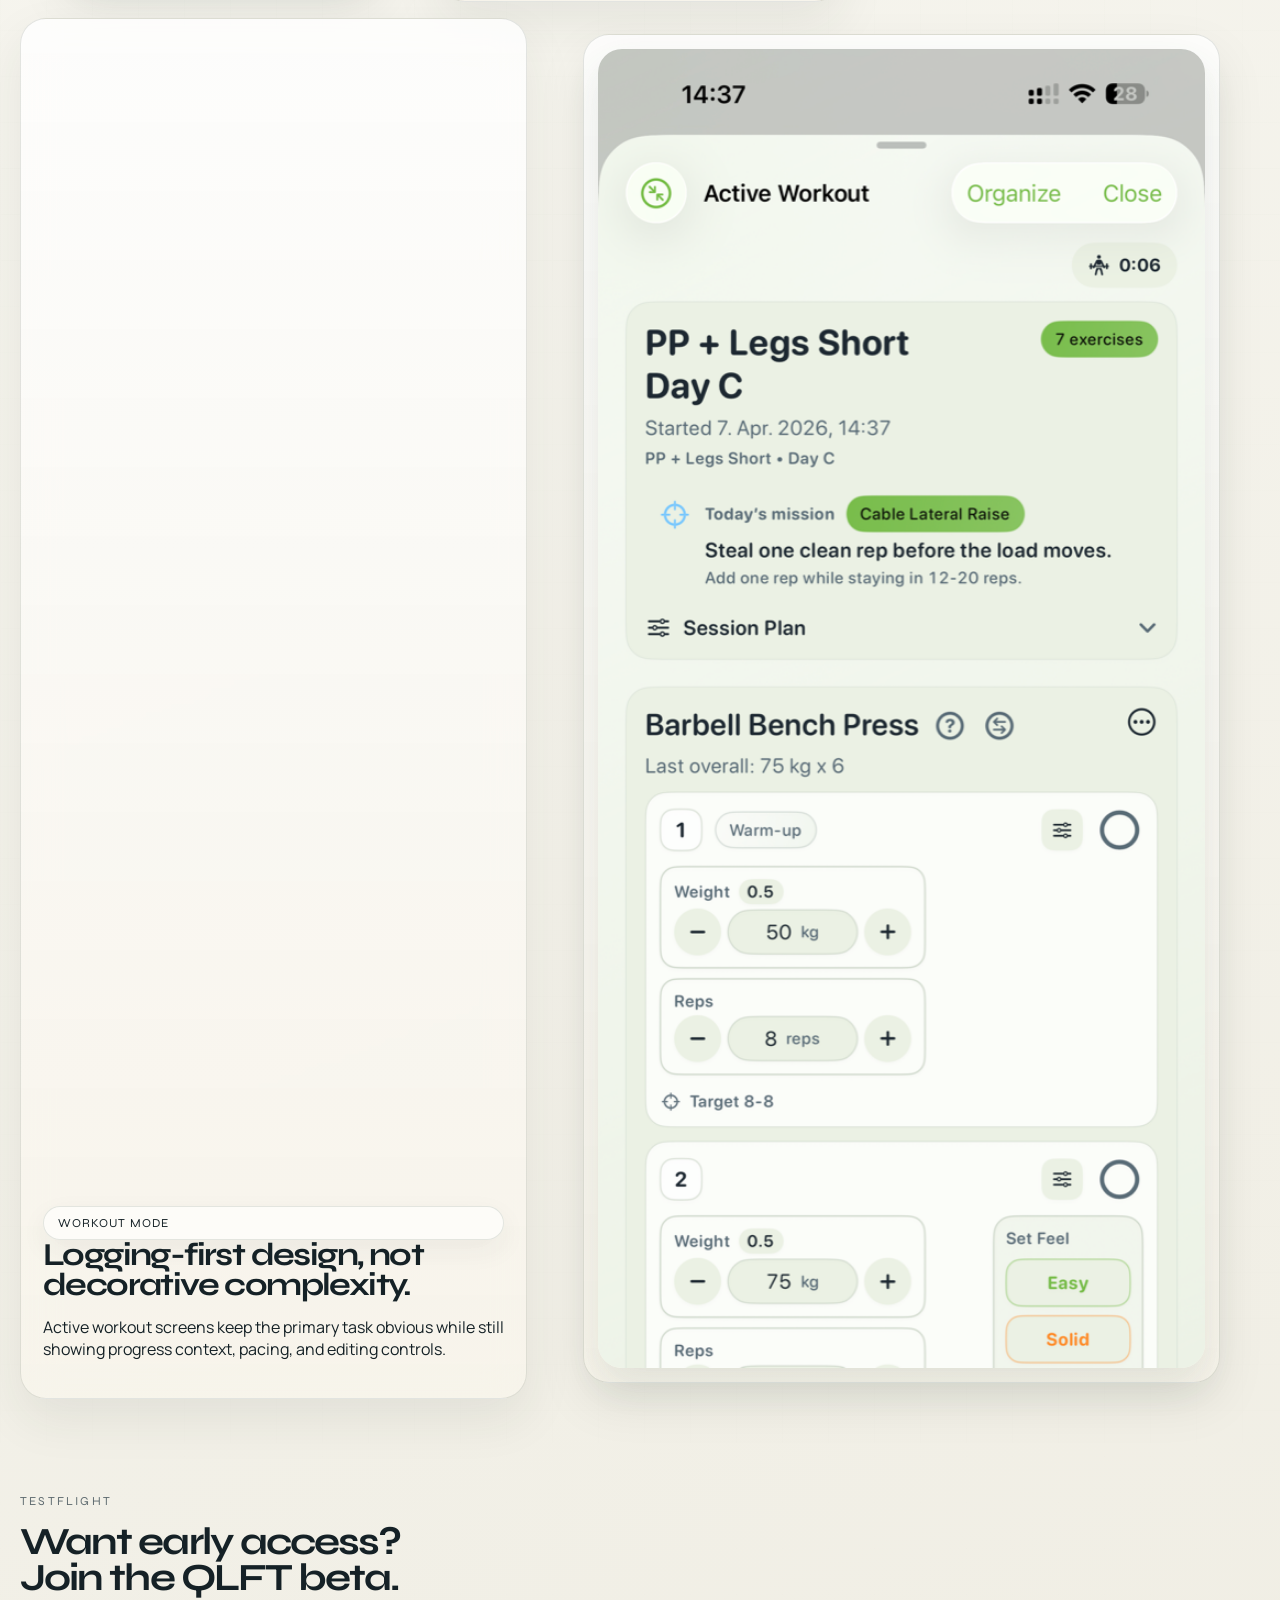
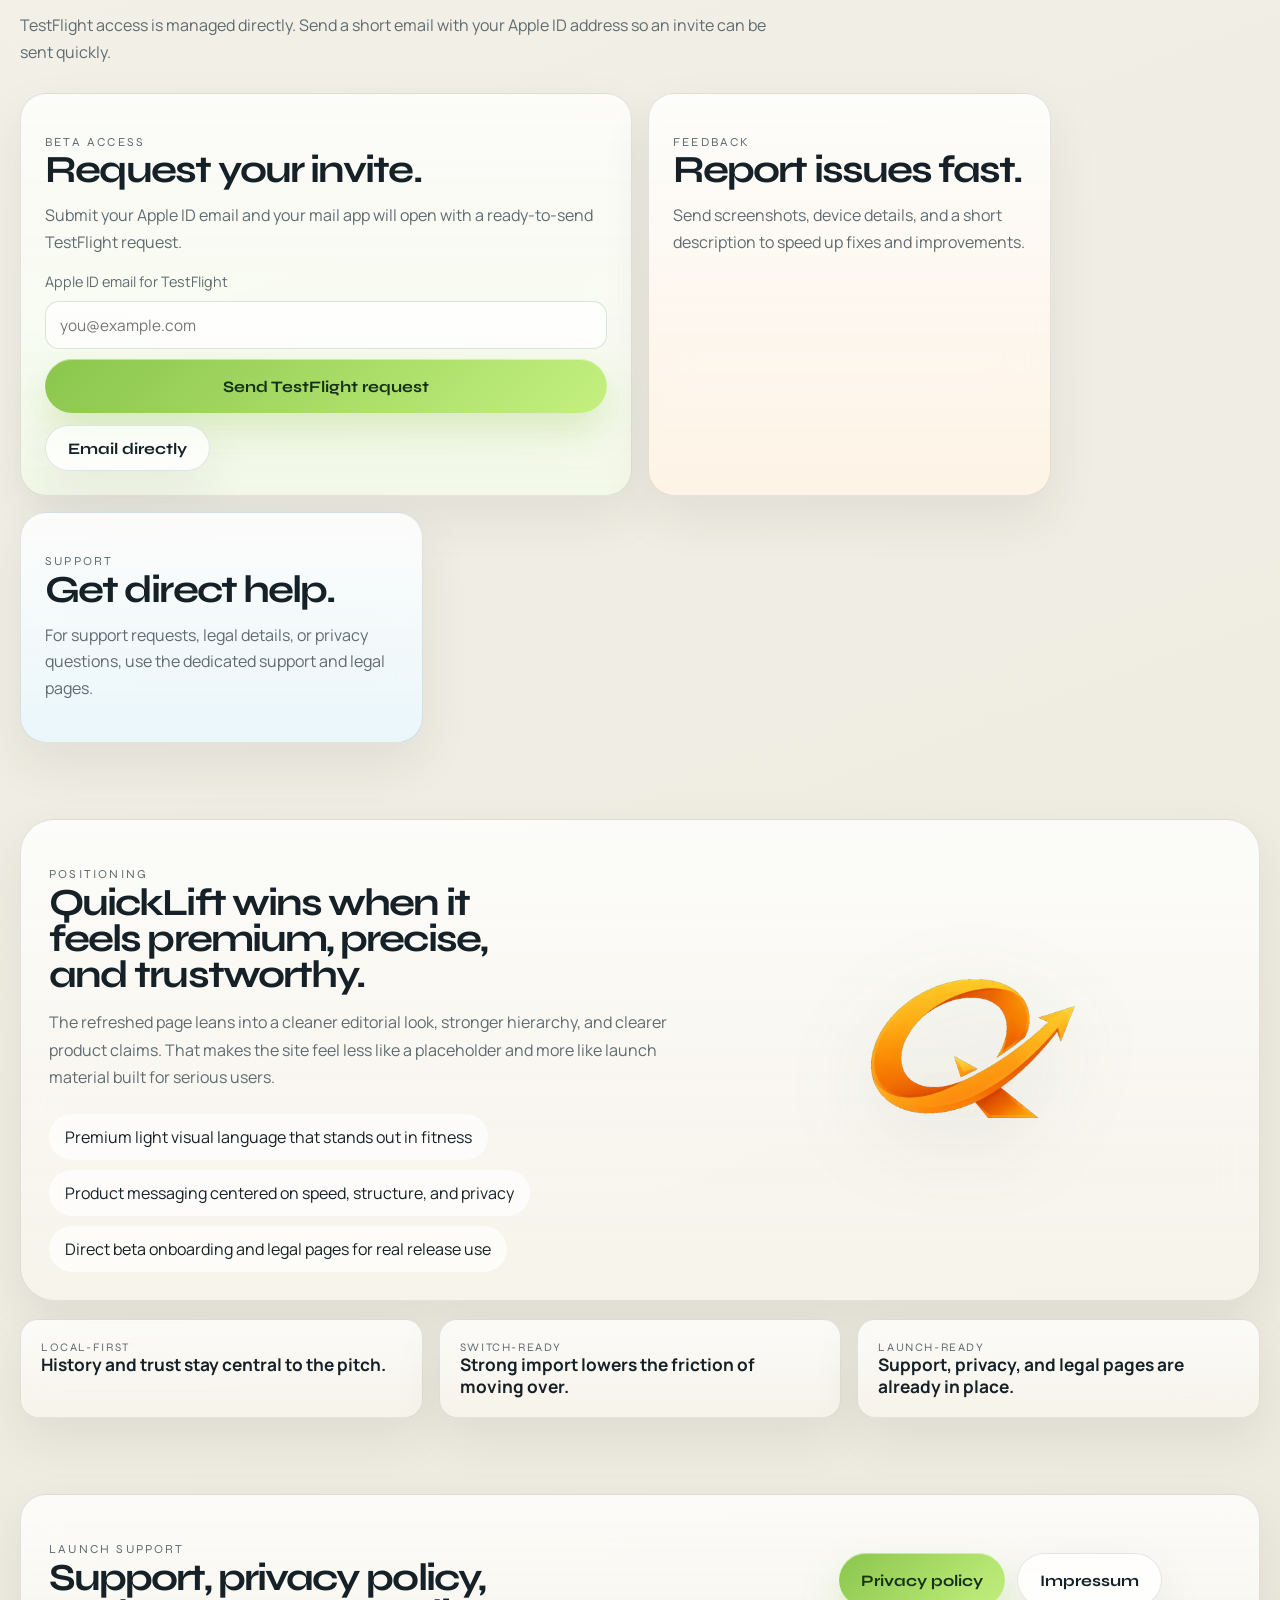
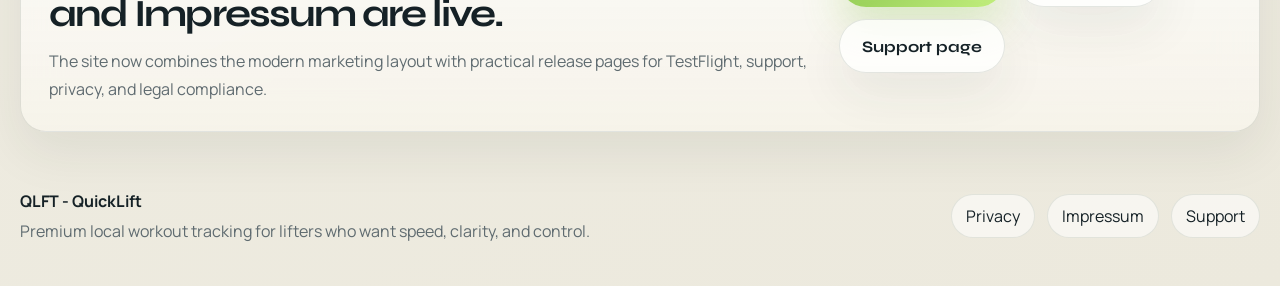
==== commit bc92ce08: "Fix merged HTML pages" ====
--- a/index.html
+++ b/index.html
@@ -5,11 +5,7 @@
   <meta name="viewport" content="width=device-width, initial-scale=1.0">
   <meta
     name="description"
-<<<<<<< HEAD
-    content="QLFT is a focused workout tracking app for iPhone with fast session logging, TestFlight access, and clear App Store support pages."
-=======
-    content="QuickLift is a premium local workout tracker for serious lifters who want fast logging, clear progression, template-based training, and private data ownership."
->>>>>>> 18ed03d (Quick update)
+    content="QuickLift is a premium local workout tracker for serious lifters who want fast logging, clear progression, direct TestFlight access, and trustworthy support pages."
   >
   <title>QLFT - QuickLift</title>
   <link rel="preconnect" href="https://fonts.googleapis.com">
@@ -44,13 +40,9 @@
         <a href="#product">Product</a>
         <a href="#workflow">Flow</a>
         <a href="#screens">Screens</a>
-<<<<<<< HEAD
         <a href="#testflight">TestFlight</a>
-        <a href="privacy.html">Datenschutz</a>
+        <a href="privacy.html">Privacy</a>
         <a href="impressum.html">Impressum</a>
-=======
-        <a href="#privacy-callout">Privacy</a>
->>>>>>> 18ed03d (Quick update)
         <a href="support.html">Support</a>
       </nav>
     </header>
@@ -64,32 +56,6 @@
             <span>Strong import</span>
           </div>
           <p class="eyebrow">Fast logging. Strong progress.</p>
-<<<<<<< HEAD
-          <h1>QLFT helps you track serious training sessions fast, clean, and without distractions.</h1>
-          <p class="hero-text">
-            QLFT is built for focused lifters. Start sessions quickly, log sets with minimal friction,
-            and keep your training history readable. The website also includes complete support, privacy,
-            and legal pages for App Store and TestFlight requirements.
-          </p>
-
-          <div class="hero-actions">
-            <a class="button button-primary" href="#testflight">Join TestFlight</a>
-            <a class="button button-secondary" href="#screens">See app screens</a>
-          </div>
-
-          <div class="hero-stats">
-            <article class="stat-card">
-              <strong>Built for iPhone</strong>
-              <span>Designed around one-thumb workout logging.</span>
-            </article>
-            <article class="stat-card">
-              <strong>TestFlight ready</strong>
-              <span>Easy beta onboarding with direct support contact.</span>
-            </article>
-            <article class="stat-card">
-              <strong>App Store compliant</strong>
-              <span>Includes support, privacy policy, and Impressum.</span>
-=======
           <h1>Track every hard session without the clutter.</h1>
           <p class="hero-text">
             QuickLift is a premium local training log built for lifters who want speed, clarity, and control.
@@ -98,7 +64,7 @@
           </p>
 
           <div class="hero-actions">
-            <a class="button button-primary" href="#product">See why it works</a>
+            <a class="button button-primary" href="#testflight">Join TestFlight</a>
             <a class="button button-secondary" href="#screens">Explore the screens</a>
           </div>
 
@@ -114,7 +80,6 @@
             <article class="stat-card">
               <strong>Progression with signal</strong>
               <span>Previous performance, PR context, trends, and structured plans stay easy to read.</span>
->>>>>>> 18ed03d (Quick update)
             </article>
           </div>
 
@@ -160,18 +125,6 @@
         </div>
       </section>
 
-<<<<<<< HEAD
-      <section class="ticker-band section">
-        <div class="ticker-track">
-          <span>QLFT - QuickLift</span>
-          <span>Workout logging</span>
-          <span>App Store ready pages</span>
-          <span>TestFlight beta</span>
-          <span>Privacy policy</span>
-          <span>Impressum</span>
-          <span>Direct support</span>
-          <span>QLFT - QuickLift</span>
-=======
       <section class="section ticker-band">
         <div class="ticker-track" aria-label="QuickLift feature strip">
           <span>Fast set logging</span>
@@ -181,7 +134,155 @@
           <span>Widgets and Live Activity</span>
           <span>Backup, restore, and export</span>
           <span>Local-first trust</span>
->>>>>>> 18ed03d (Quick update)
+        </div>
+      </section>
+
+      <section class="section product-section" id="product">
+        <div class="section-heading">
+          <p class="eyebrow">Product</p>
+          <h2>Built for the middle of a workout, not for a social feed.</h2>
+          <p>
+            The product story is strongest when it stays disciplined: faster session start, cleaner logging,
+            reusable structure, and progression insight that actually helps you train better.
+          </p>
+        </div>
+
+        <div class="feature-grid">
+          <article class="feature-card feature-card-large">
+            <p class="card-kicker">Today</p>
+            <h3>Open the app and know what to do next.</h3>
+            <p>
+              Quick start actions, next planned training, bodyweight, recent sessions, and focus context make the home surface
+              feel useful before the first tap.
+            </p>
+          </article>
+
+          <article class="feature-card feature-card-tinted">
+            <p class="card-kicker">Templates</p>
+            <h3>Programs stay structured and easy to reuse.</h3>
+            <p>Split days, versioned routine editing, folders, and starter flows keep serious training plans tidy.</p>
+          </article>
+
+          <article class="feature-card feature-card-tinted-alt">
+            <p class="card-kicker">Active workout</p>
+            <h3>Logging stays readable under fatigue.</h3>
+            <p>Previous performance, set tags, progression cues, and in-line edits support pace without visual overload.</p>
+          </article>
+
+          <article class="feature-card feature-card-wide">
+            <p class="card-kicker">Progress and history</p>
+            <h3>See what is improving without leaving the training mindset.</h3>
+            <p>
+              Weekly volume, frequency, estimated 1RM, body metrics, and workout history turn the app into a real training record,
+              not just a stopwatch with notes.
+            </p>
+          </article>
+        </div>
+      </section>
+
+      <section class="section workflow-section" id="workflow">
+        <div class="section-heading">
+          <p class="eyebrow">Flow</p>
+          <h2>A landing page that sells the actual product loop.</h2>
+          <p>
+            Instead of trying to market every advanced setting equally, the page now leads with the journey that matters most:
+            start, log, review, and keep control of your training data.
+          </p>
+        </div>
+
+        <div class="workflow-layout">
+          <article class="workflow-story">
+            <span class="mini-tag">Why it converts</span>
+            <h3>Serious lifters buy clarity.</h3>
+            <p>
+              The strongest positioning is not "more features than everyone else." It is a sharper promise: a fast, trustworthy,
+              premium training tool that respects focus.
+            </p>
+            <ul class="story-list">
+              <li>No account wall in the core story</li>
+              <li>No community clutter in the core pitch</li>
+              <li>No vague wellness language where precision should win</li>
+            </ul>
+          </article>
+
+          <div class="workflow-steps">
+            <article class="step-card">
+              <span class="step-number">01</span>
+              <h3>Start in seconds</h3>
+              <p>Launch into the next planned day, last routine, or an empty workout with a clear first action.</p>
+            </article>
+            <article class="step-card">
+              <span class="step-number">02</span>
+              <h3>Log with momentum</h3>
+              <p>Weight, reps, notes, tags, and previous values stay close to the thumb zone where real sessions happen.</p>
+            </article>
+            <article class="step-card">
+              <span class="step-number">03</span>
+              <h3>Review useful signal</h3>
+              <p>PRs, volume, body metrics, and exercise trends keep progression practical instead of decorative.</p>
+            </article>
+            <article class="step-card">
+              <span class="step-number">04</span>
+              <h3>Keep ownership</h3>
+              <p>Import, export, backup, and restore tools reinforce the product promise that your data remains yours.</p>
+            </article>
+          </div>
+        </div>
+      </section>
+
+      <section class="section screenshots-section" id="screens">
+        <div class="section-heading">
+          <p class="eyebrow">Screens</p>
+          <h2>Real product screens, framed like a launch-ready story.</h2>
+          <p>
+            The screenshots are not treated like a gallery dump. They are staged to explain exactly what the app does well and why the UI feels premium.
+          </p>
+        </div>
+
+        <div class="showcase-grid">
+          <article class="showcase-card showcase-copy">
+            <span class="mini-tag">Today</span>
+            <h3>Confidence before your workout starts.</h3>
+            <p>
+              The home experience focuses on the next action, current training context, and a clean sense of momentum.
+            </p>
+          </article>
+
+          <figure class="showcase-card screenshot-card tall-card">
+            <img src="assets/images/screen-today.png" alt="QLFT Today screen">
+          </figure>
+
+          <article class="showcase-card insight-card">
+            <span class="mini-tag">Import and ownership</span>
+            <h3>Easy to move in, easy to keep.</h3>
+            <p>
+              Strong CSV import, snapshot validation, backup, restore, and export make the app feel safer to commit to long term.
+            </p>
+          </article>
+
+          <figure class="showcase-card screenshot-card tall-card">
+            <img src="assets/images/screen-plans.png" alt="QLFT templates and plans screen">
+          </figure>
+
+          <article class="showcase-card showcase-copy alt-copy">
+            <span class="mini-tag">Templates</span>
+            <h3>Structure that stays clean and reusable.</h3>
+            <p>
+              Routine organization, day views, and planning surfaces support serious training without turning the app into admin work.
+            </p>
+          </article>
+
+          <article class="showcase-card wide-copy">
+            <span class="mini-tag">Workout mode</span>
+            <h3>Logging-first design, not decorative complexity.</h3>
+            <p>
+              Active workout screens keep the primary task obvious while still showing progress context, pacing, and editing controls.
+            </p>
+          </article>
+
+          <figure class="showcase-card screenshot-card featured-workout">
+            <img src="assets/images/screen-workout.png" alt="QLFT active workout screen">
+          </figure>
         </div>
       </section>
 
@@ -190,7 +291,7 @@
           <p class="eyebrow">TestFlight</p>
           <h2>Want early access? Join the QLFT beta.</h2>
           <p>
-            TestFlight access is managed directly. Send a short email and include your Apple ID email address so you can be invited quickly.
+            TestFlight access is managed directly. Send a short email with your Apple ID address so an invite can be sent quickly.
           </p>
         </div>
 
@@ -217,231 +318,23 @@
             </div>
           </article>
 
-          <article class="feature-card">
+          <article class="feature-card feature-card-tinted">
             <p class="card-kicker">Feedback</p>
             <h3>Report issues fast.</h3>
-            <p>Send screenshots and a short description to speed up fixes and improvements.</p>
-          </article>
-
-          <article class="feature-card">
+            <p>Send screenshots, device details, and a short description to speed up fixes and improvements.</p>
+          </article>
+
+          <article class="feature-card feature-card-tinted-alt">
             <p class="card-kicker">Support</p>
             <h3>Get direct help.</h3>
-            <p>For support requests, use the dedicated support page and email contact.</p>
-          </article>
-        </div>
-      </section>
-
-      <section class="section product-section" id="product">
-        <div class="section-heading">
-          <p class="eyebrow">Product</p>
-<<<<<<< HEAD
-          <h2>Built for real workouts, not social feeds.</h2>
-          <p>
-            Every core screen in QLFT is focused on speed and clarity: start session, log sets, track progression, and continue training.
-=======
-          <h2>Built for the middle of a workout, not for a social feed.</h2>
-          <p>
-            The product story is strongest when it stays disciplined: faster session start, cleaner logging,
-            reusable structure, and progression insight that actually helps you train better.
->>>>>>> 18ed03d (Quick update)
-          </p>
-        </div>
-
-        <div class="feature-grid">
-          <article class="feature-card feature-card-large">
-<<<<<<< HEAD
-            <p class="card-kicker">Quick start</p>
-            <h3>Open and begin in seconds.</h3>
-            <p>
-              The Today screen highlights your next session and current progress so you can start lifting without extra taps.
-=======
-            <p class="card-kicker">Today</p>
-            <h3>Open the app and know what to do next.</h3>
-            <p>
-              Quick start actions, next planned training, bodyweight, recent sessions, and focus context make the home surface
-              feel useful before the first tap.
->>>>>>> 18ed03d (Quick update)
-            </p>
-          </article>
-
-          <article class="feature-card feature-card-tinted">
-            <p class="card-kicker">Templates</p>
-<<<<<<< HEAD
-            <h3>Plans that stay structured.</h3>
-            <p>Routine templates keep split days clear and easy to edit.</p>
-=======
-            <h3>Programs stay structured and easy to reuse.</h3>
-            <p>Split days, versioned routine editing, folders, and starter flows keep serious training plans tidy.</p>
->>>>>>> 18ed03d (Quick update)
-          </article>
-
-          <article class="feature-card feature-card-tinted-alt">
-            <p class="card-kicker">Active workout</p>
-<<<<<<< HEAD
-            <h3>Fast set logging.</h3>
-            <p>Weights and reps are quick to record while important context remains visible.</p>
-=======
-            <h3>Logging stays readable under fatigue.</h3>
-            <p>Previous performance, set tags, progression cues, and in-line edits support pace without visual overload.</p>
->>>>>>> 18ed03d (Quick update)
-          </article>
-
-          <article class="feature-card feature-card-wide">
-            <p class="card-kicker">Progress and history</p>
-            <h3>See what is improving without leaving the training mindset.</h3>
-            <p>
-              Weekly volume, frequency, estimated 1RM, body metrics, and workout history turn the app into a real training record,
-              not just a stopwatch with notes.
-            </p>
-          </article>
-        </div>
-      </section>
-
-      <section class="section workflow-section" id="workflow">
-        <div class="section-heading">
-          <p class="eyebrow">Flow</p>
-          <h2>A landing page that sells the actual product loop.</h2>
-          <p>
-            Instead of trying to market every advanced setting equally, the page now leads with the journey that matters most:
-            start, log, review, and keep control of your training data.
-          </p>
-        </div>
-
-        <div class="workflow-layout">
-          <article class="workflow-story">
-            <span class="mini-tag">Why it converts</span>
-            <h3>Serious lifters buy clarity.</h3>
-            <p>
-              The strongest positioning is not "more features than everyone else." It is a sharper promise: a fast, trustworthy,
-              premium training tool that respects focus.
-            </p>
-            <ul class="story-list">
-              <li>No account wall in the core story</li>
-              <li>No community clutter in the core pitch</li>
-              <li>No vague wellness language where precision should win</li>
-            </ul>
-          </article>
-
-          <div class="workflow-steps">
-            <article class="step-card">
-              <span class="step-number">01</span>
-              <h3>Start in seconds</h3>
-              <p>Launch into the next planned day, last routine, or an empty workout with a clear first action.</p>
-            </article>
-            <article class="step-card">
-              <span class="step-number">02</span>
-              <h3>Log with momentum</h3>
-              <p>Weight, reps, notes, tags, and previous values stay close to the thumb zone where real sessions happen.</p>
-            </article>
-            <article class="step-card">
-              <span class="step-number">03</span>
-              <h3>Review useful signal</h3>
-              <p>PRs, volume, body metrics, and exercise trends keep progression practical instead of decorative.</p>
-            </article>
-            <article class="step-card">
-              <span class="step-number">04</span>
-              <h3>Keep ownership</h3>
-              <p>Import, export, backup, and restore tools reinforce the product promise that your data remains yours.</p>
-            </article>
-          </div>
-        </div>
-      </section>
-
-      <section class="section screenshots-section" id="screens">
-        <div class="section-heading">
-          <p class="eyebrow">Screens</p>
-<<<<<<< HEAD
-          <h2>Real screens from the app.</h2>
-          <p>
-            These previews show the current QLFT interface and feature structure for App Store and TestFlight users.
-=======
-          <h2>Real product screens, framed like a launch-ready story.</h2>
-          <p>
-            The screenshots are not treated like a gallery dump. They are staged to explain exactly what the app does well and why the UI feels premium.
->>>>>>> 18ed03d (Quick update)
-          </p>
-        </div>
-
-        <div class="showcase-grid">
-          <article class="showcase-card showcase-copy">
-            <span class="mini-tag">Today</span>
-<<<<<<< HEAD
-            <h3>Start fast and stay consistent.</h3>
-            <p>
-              The home view leads with the next planned workout and clear training context.
-=======
-            <h3>Confidence before your workout starts.</h3>
-            <p>
-              The home experience focuses on the next action, current training context, and a clean sense of momentum.
->>>>>>> 18ed03d (Quick update)
-            </p>
-          </article>
-
-          <figure class="showcase-card screenshot-card tall-card">
-            <img src="assets/images/screen-today.png" alt="QLFT Today screen">
-          </figure>
-
-          <article class="showcase-card insight-card">
-            <span class="mini-tag">Import and ownership</span>
-            <h3>Easy to move in, easy to keep.</h3>
-            <p>
-              Strong CSV import, snapshot validation, backup, restore, and export make the app feel safer to commit to long term.
-            </p>
-          </article>
-
-          <figure class="showcase-card screenshot-card tall-card">
-            <img src="assets/images/screen-plans.png" alt="QLFT templates and plans screen">
-          </figure>
-
-          <article class="showcase-card showcase-copy alt-copy">
-<<<<<<< HEAD
-            <span class="mini-tag">Plans</span>
-            <h3>Program structure that stays clean.</h3>
-            <p>
-              Exercise days, volume, and routine organization remain easy to scan at a glance.
-=======
-            <span class="mini-tag">Templates</span>
-            <h3>Structure that stays clean and reusable.</h3>
-            <p>
-              Routine organization, day views, and planning surfaces support serious training without turning the app into admin work.
->>>>>>> 18ed03d (Quick update)
-            </p>
-          </article>
-
-          <article class="showcase-card wide-copy">
-            <span class="mini-tag">Workout mode</span>
-<<<<<<< HEAD
-            <h3>Logging that keeps up mid-session.</h3>
-            <p>
-              Active workout mode keeps the next set obvious while still allowing quick edits.
-=======
-            <h3>Logging-first design, not decorative complexity.</h3>
-            <p>
-              Active workout screens keep the primary task obvious while still showing progress context, pacing, and editing controls.
->>>>>>> 18ed03d (Quick update)
-            </p>
-          </article>
-
-          <figure class="showcase-card screenshot-card featured-workout">
-            <img src="assets/images/screen-workout.png" alt="QLFT active workout screen">
-          </figure>
+            <p>For support requests, legal details, or privacy questions, use the dedicated support and legal pages.</p>
+          </article>
         </div>
       </section>
 
       <section class="section story-section">
         <div class="story-card">
           <div class="story-copy">
-<<<<<<< HEAD
-            <p class="eyebrow">Mission</p>
-            <h2>QLFT is for people who want better training data, not more app noise.</h2>
-            <p>
-              The product direction is practical, focused, and performance-driven: fewer distractions, faster logging, and clearer progression.
-            </p>
-            <ul class="story-list">
-              <li>Quick workflow during real gym sessions</li>
-              <li>Transparent support and legal pages</li>
-              <li>Structured rollout through TestFlight and App Store</li>
-=======
             <p class="eyebrow">Positioning</p>
             <h2>QuickLift wins when it feels premium, precise, and trustworthy.</h2>
             <p>
@@ -451,8 +344,7 @@
             <ul class="story-list">
               <li>Premium light visual language that stands out in fitness</li>
               <li>Product messaging centered on speed, structure, and privacy</li>
-              <li>Modern screenshot framing that looks ready for launch collateral</li>
->>>>>>> 18ed03d (Quick update)
+              <li>Direct beta onboarding and legal pages for real release use</li>
             </ul>
           </div>
           <div class="story-art">
@@ -470,8 +362,8 @@
             <strong>Strong import lowers the friction of moving over.</strong>
           </article>
           <article class="trust-card">
-            <span class="panel-label">High utility</span>
-            <strong>Widgets, Live Activity, and tools widen the daily value.</strong>
+            <span class="panel-label">Launch-ready</span>
+            <strong>Support, privacy, and legal pages are already in place.</strong>
           </article>
         </div>
       </section>
@@ -479,22 +371,15 @@
       <section class="section privacy-callout" id="privacy-callout">
         <div class="callout-card">
           <div>
-<<<<<<< HEAD
-            <p class="eyebrow">Legal</p>
+            <p class="eyebrow">Launch support</p>
             <h2>Support, privacy policy, and Impressum are live.</h2>
             <p>
-              QLFT provides dedicated legal and support pages with direct contact information for users, testers, and App Store review.
-=======
-            <p class="eyebrow">Launch support</p>
-            <h2>Privacy and support pages are already part of the website.</h2>
-            <p>
-              The legal and support pages stay visually aligned with the new homepage and remain ready for App Store support links.
-              Replace the placeholder contact and company details before public launch.
->>>>>>> 18ed03d (Quick update)
+              The site now combines the modern marketing layout with practical release pages for TestFlight, support,
+              privacy, and legal compliance.
             </p>
           </div>
           <div class="callout-actions">
-            <a class="button button-primary" href="privacy.html">Datenschutz</a>
+            <a class="button button-primary" href="privacy.html">Privacy policy</a>
             <a class="button button-secondary" href="impressum.html">Impressum</a>
             <a class="button button-secondary" href="support.html">Support page</a>
           </div>
@@ -505,15 +390,11 @@
     <footer class="site-footer">
       <div>
         <strong>QLFT - QuickLift</strong>
-<<<<<<< HEAD
-        <p>Official website for App Store and TestFlight support.</p>
-=======
         <p>Premium local workout tracking for lifters who want speed, clarity, and control.</p>
->>>>>>> 18ed03d (Quick update)
       </div>
       <div class="footer-links">
+        <a href="privacy.html">Privacy</a>
         <a href="impressum.html">Impressum</a>
-        <a href="privacy.html">Datenschutz</a>
         <a href="support.html">Support</a>
       </div>
     </footer>
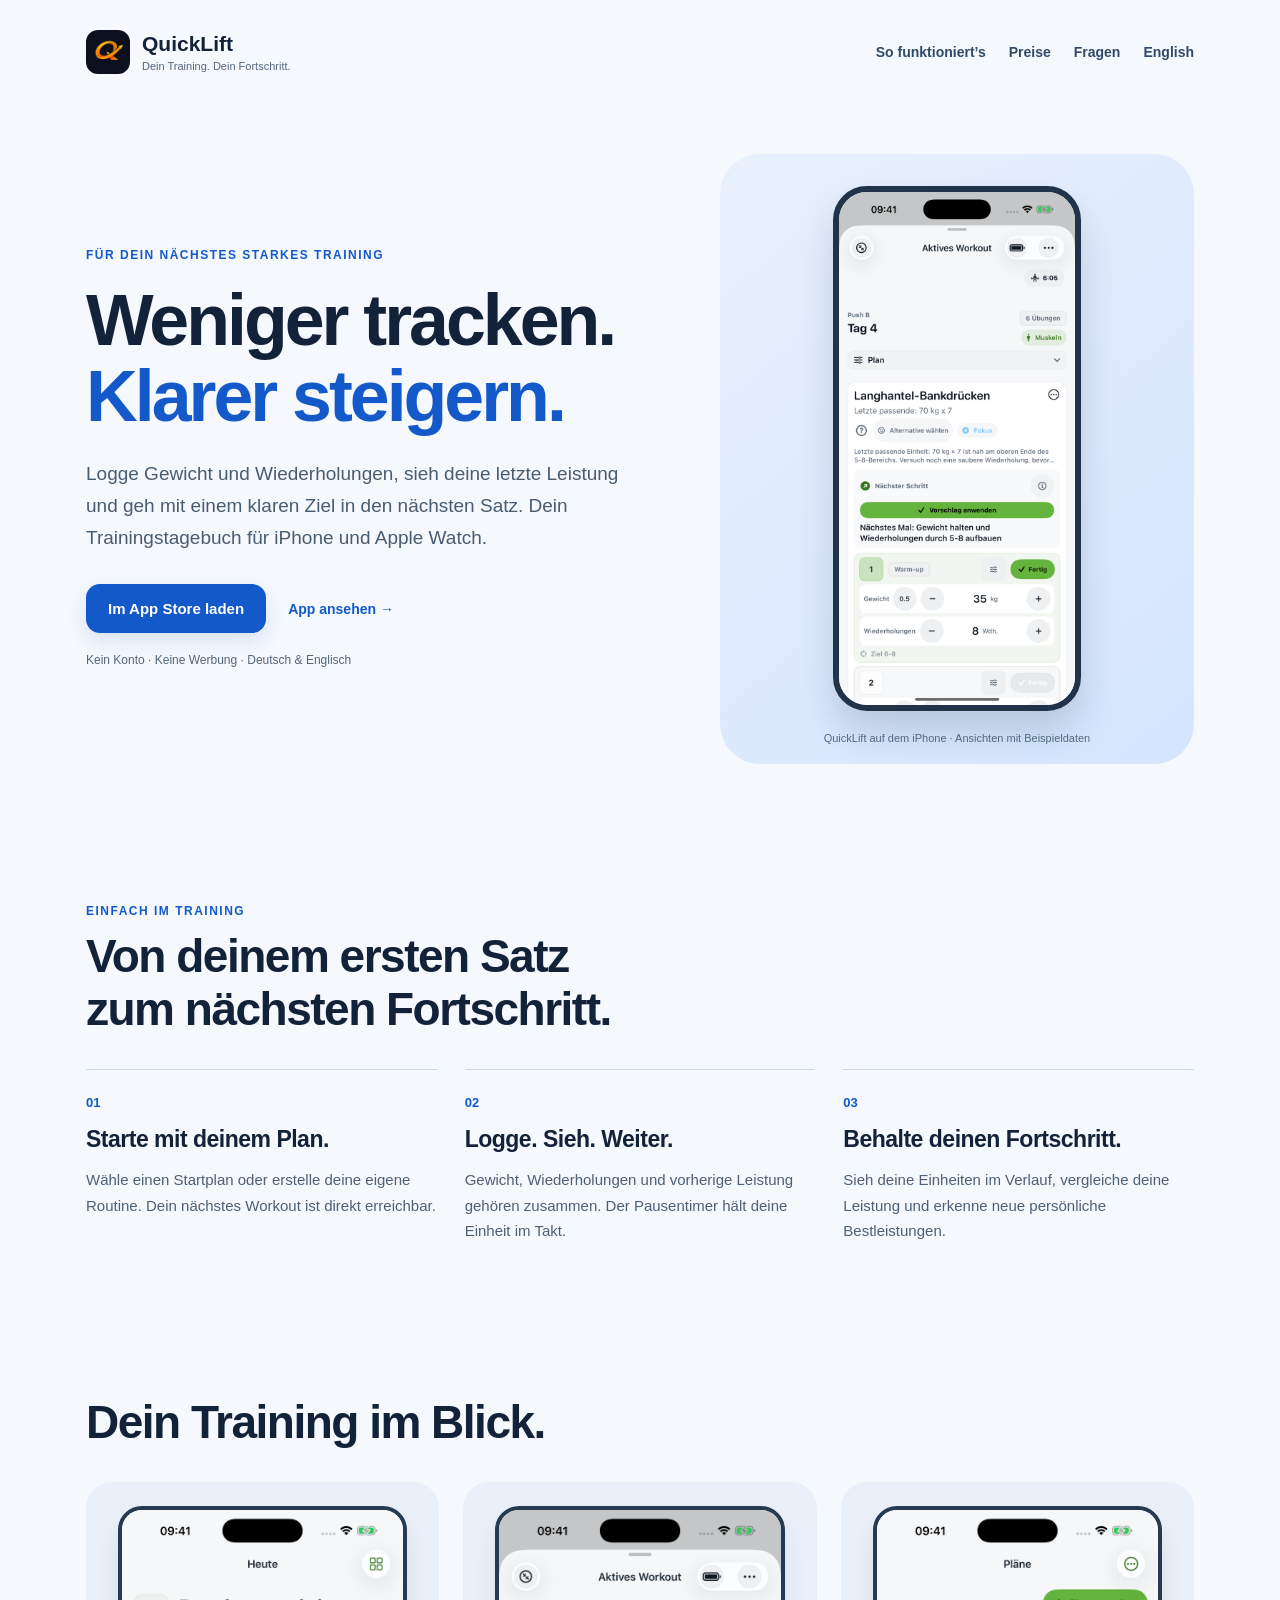
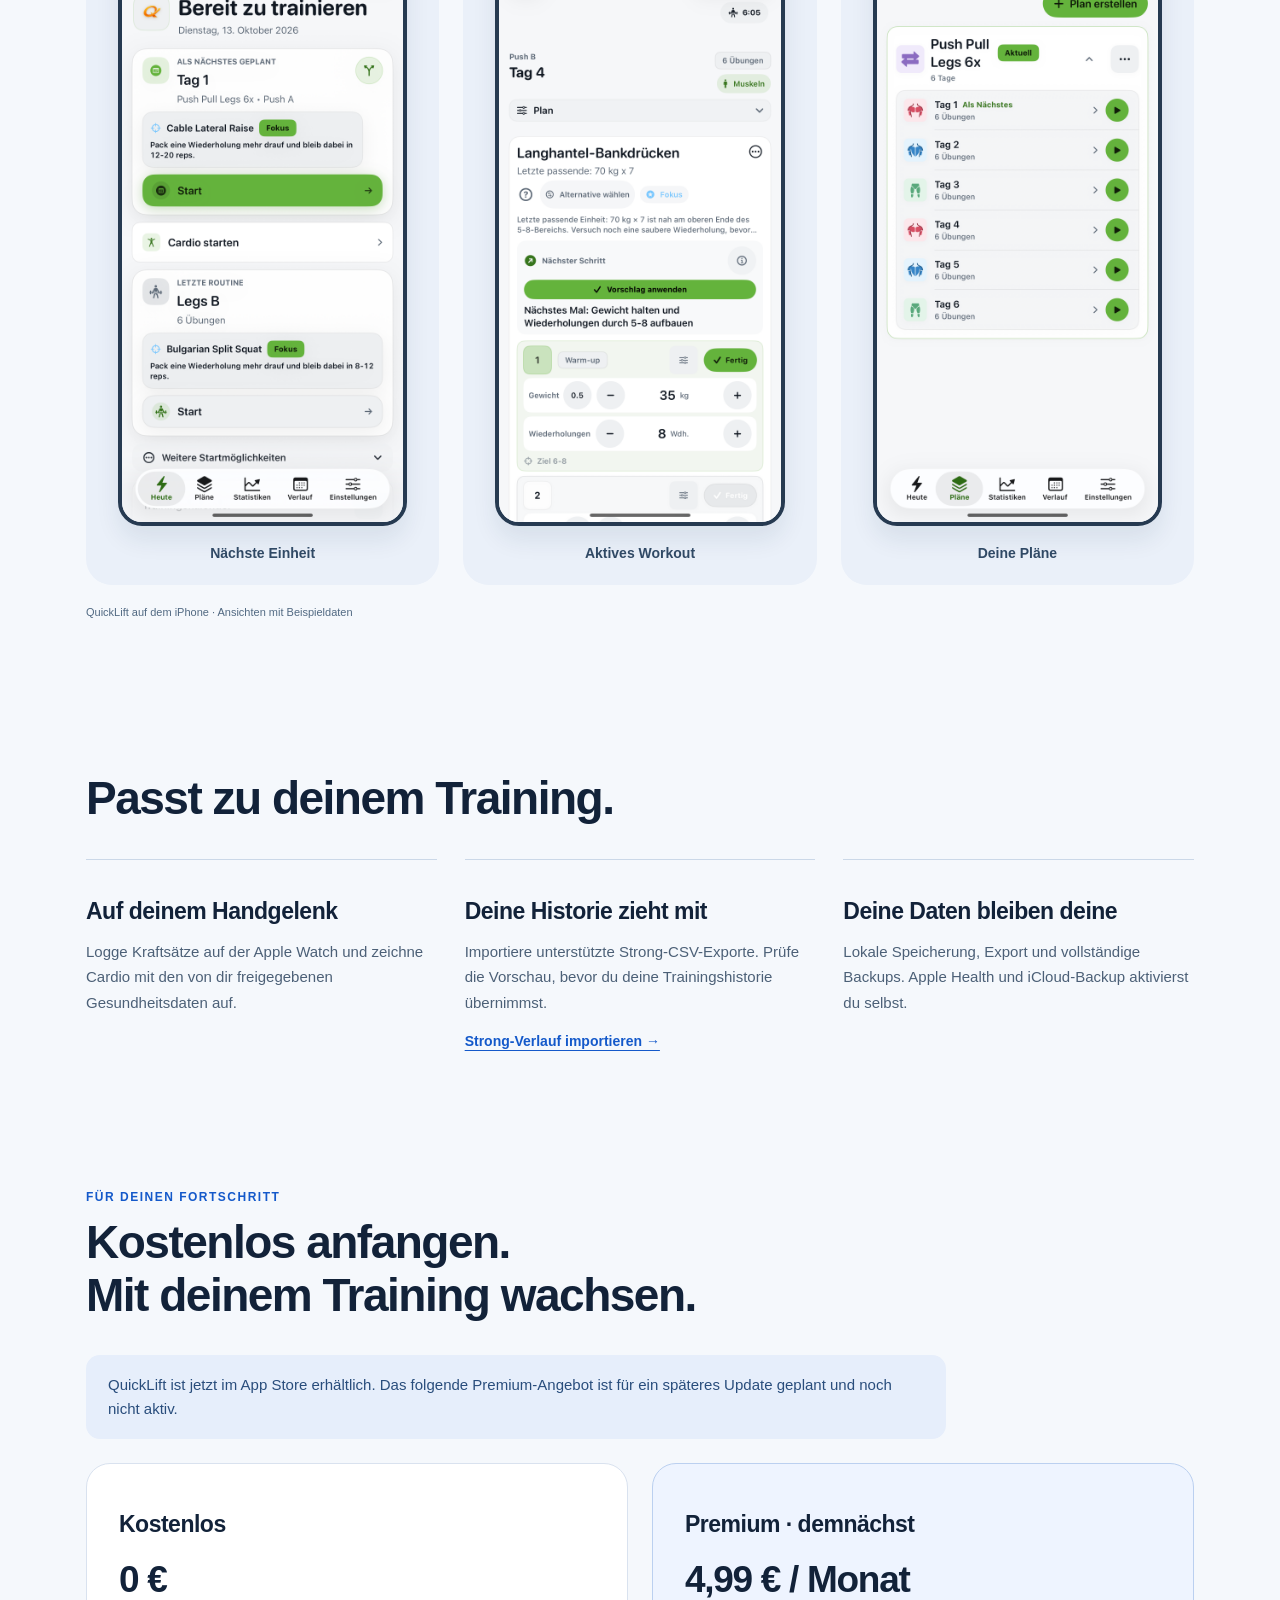
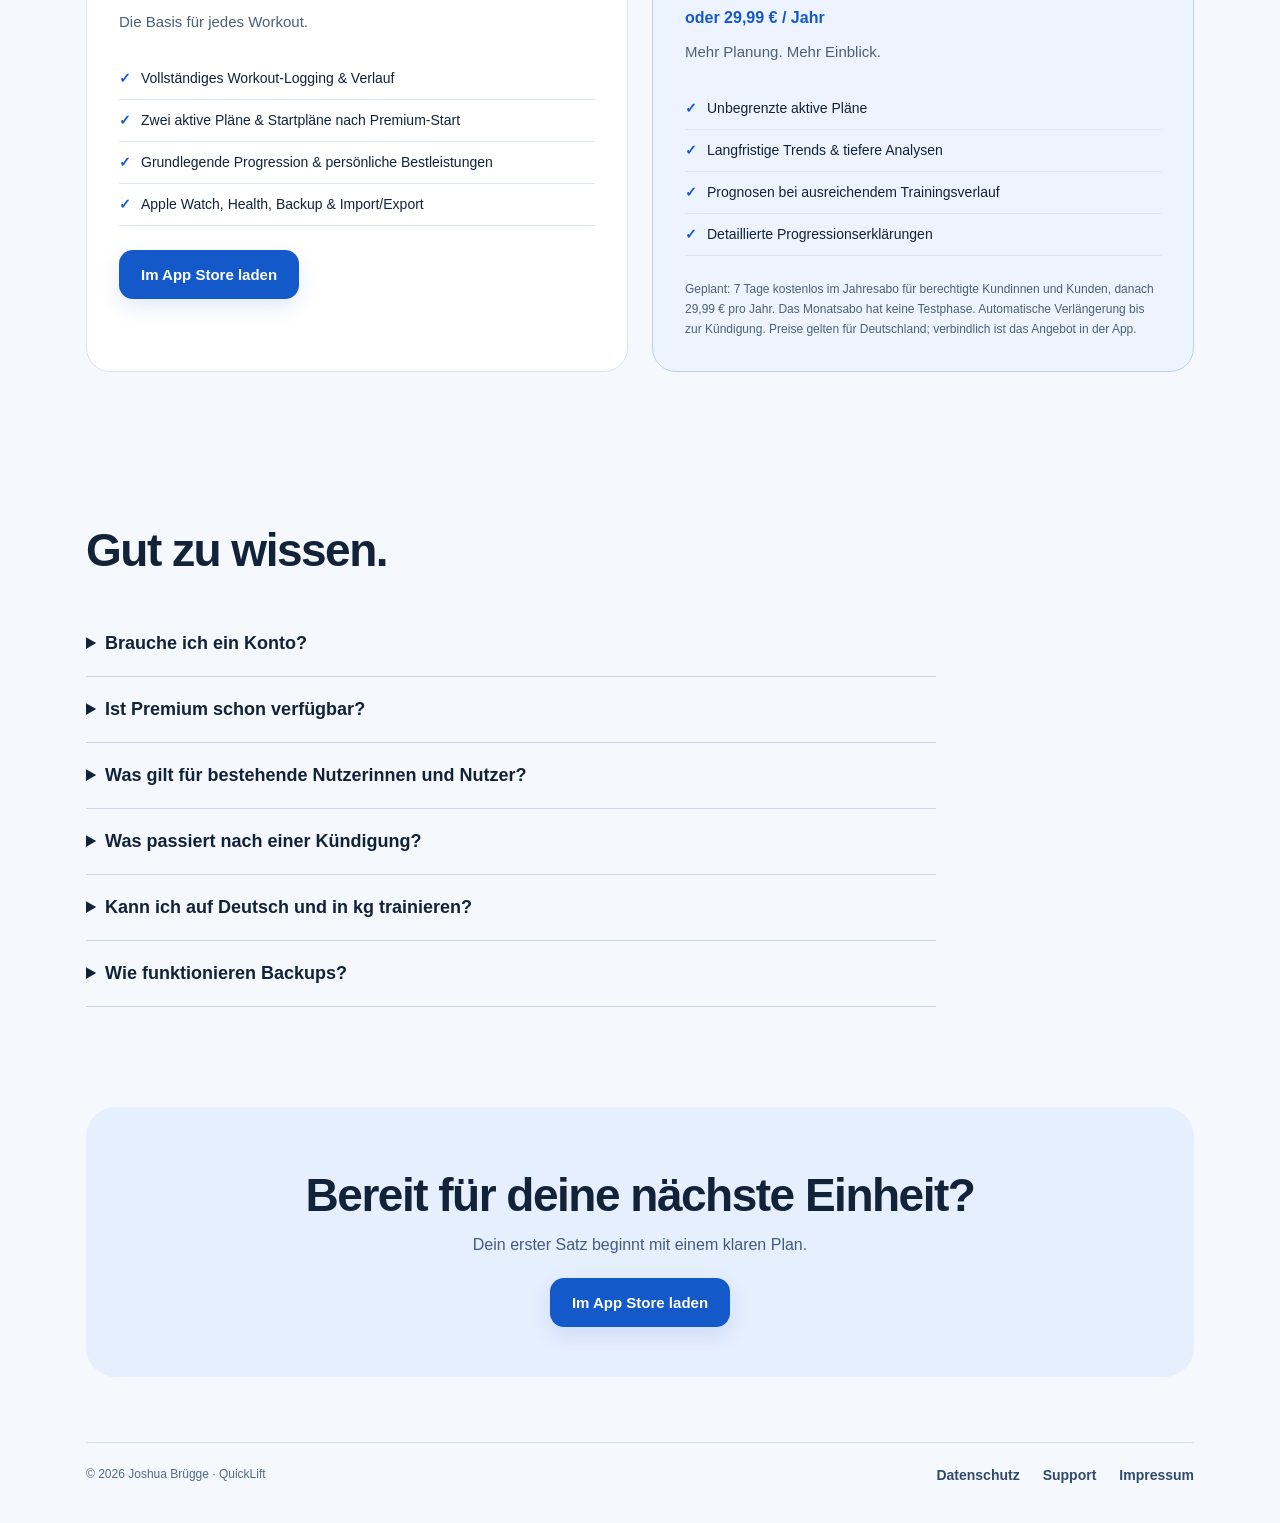
==== commit abdd4e98: "Update launch pages, privacy disclosures and planned subscription copy" ====
--- a/index.html
+++ b/index.html
@@ -1,405 +1,22 @@
 <!DOCTYPE html>
-<html lang="en">
+<html lang="de">
 <head>
-  <meta charset="UTF-8">
-  <meta name="viewport" content="width=device-width, initial-scale=1.0">
-  <meta
-    name="description"
-    content="QuickLift is a premium local workout tracker for serious lifters who want fast logging, clear progression, direct TestFlight access, and trustworthy support pages."
-  >
-  <title>QLFT - QuickLift</title>
-  <link rel="preconnect" href="https://fonts.googleapis.com">
-  <link rel="preconnect" href="https://fonts.gstatic.com" crossorigin>
-  <link
-    href="https://fonts.googleapis.com/css2?family=Syne:wght@500;700;800&family=Manrope:wght@400;500;600;700;800&display=swap"
-    rel="stylesheet"
-  >
-  <link rel="icon" type="image/png" href="assets/icons/app-icon.png">
-  <link rel="stylesheet" href="styles.css">
+<meta charset="UTF-8"><meta name="viewport" content="width=device-width, initial-scale=1">
+<title>QuickLift: Trainingstagebuch für iPhone & Apple Watch</title><meta name="description" content="Logge dein Krafttraining schnell, sieh deine letzte Leistung und plane dein nächstes Workout. QuickLift für iPhone und Apple Watch – ohne Konto.">
+<link rel="icon" href="assets/icons/app-icon.png"><link rel="stylesheet" href="marketing.css">
+<link rel="alternate" hreflang="de" href="https://paralyx.github.io/"><link rel="alternate" hreflang="en" href="https://paralyx.github.io/en.html">
+<link rel="canonical" href="https://paralyx.github.io/">
 </head>
 <body>
-  <div class="site-shell">
-    <div class="ambient ambient-a"></div>
-    <div class="ambient ambient-b"></div>
-    <div class="ambient ambient-c"></div>
-    <div class="light-sweep light-sweep-a"></div>
-    <div class="light-sweep light-sweep-b"></div>
-    <div class="grid-overlay"></div>
-    <div class="top-banner" role="status" aria-label="Launch offer">Free for first 250 users</div>
-
-    <header class="site-header">
-      <a class="brand" href="index.html" aria-label="QLFT - QuickLift home">
-        <img src="assets/icons/app-icon.png" alt="QLFT - QuickLift app icon">
-        <div>
-          <span class="brand-name">QLFT - QuickLift</span>
-          <span class="brand-tag">Local workout tracking for serious lifters</span>
-        </div>
-      </a>
-
-      <nav class="nav-links" aria-label="Primary">
-        <a href="#product">Product</a>
-        <a href="#workflow">Flow</a>
-        <a href="#screens">Screens</a>
-        <a href="#testflight">TestFlight</a>
-        <a href="privacy.html">Privacy</a>
-        <a href="impressum.html">Impressum</a>
-        <a href="support.html">Support</a>
-      </nav>
-    </header>
-
-    <main>
-      <section class="hero-section section">
-        <div class="hero-copy">
-          <div class="hero-pills">
-            <span>iPhone-first</span>
-            <span>Offline-friendly</span>
-            <span>Strong import</span>
-          </div>
-          <p class="eyebrow">Fast logging. Strong progress.</p>
-          <h1>Track every hard session without the clutter.</h1>
-          <p class="hero-text">
-            QuickLift is a premium local training log built for lifters who want speed, clarity, and control.
-            Start fast, log sets with minimal friction, reuse structured templates, and keep your history readable
-            without social noise or bloated workflow detours.
-          </p>
-
-          <div class="hero-actions">
-            <a class="button button-primary" href="#testflight">Join TestFlight</a>
-            <a class="button button-secondary" href="#screens">Explore the screens</a>
-          </div>
-
-          <div class="hero-stats">
-            <article class="stat-card accent-card">
-              <strong>Minimal taps under fatigue</strong>
-              <span>Today, templates, and active workout views are shaped around real gym pace.</span>
-            </article>
-            <article class="stat-card">
-              <strong>Private local ownership</strong>
-              <span>Your training history is positioned around trust, speed, backup, export, and control.</span>
-            </article>
-            <article class="stat-card">
-              <strong>Progression with signal</strong>
-              <span>Previous performance, PR context, trends, and structured plans stay easy to read.</span>
-            </article>
-          </div>
-
-          <div class="hero-note">
-            <span class="hero-note-label">Switching from Strong?</span>
-            <p>QuickLift already supports local Strong CSV import with preview, duplicate protection, and custom-exercise fallback.</p>
-          </div>
-        </div>
-
-        <div class="hero-visual" aria-hidden="true">
-          <div class="hero-glow hero-glow-a"></div>
-          <div class="hero-glow hero-glow-b"></div>
-
-          <div class="hero-stack">
-            <figure class="shot-card shot-card-left">
-              <img src="assets/images/screen-today.png" alt="Today screen preview">
-            </figure>
-            <figure class="shot-card shot-card-center">
-              <img src="assets/images/screen-workout.png" alt="Workout screen preview">
-            </figure>
-            <figure class="shot-card shot-card-right">
-              <img src="assets/images/screen-plans.png" alt="Plans screen preview">
-            </figure>
-          </div>
-
-          <div class="floating-panel panel-top">
-            <span class="panel-label">Workout flow</span>
-            <strong>Fast set entry</strong>
-            <p>Prefilled context and clear hierarchy keep logging focused.</p>
-          </div>
-
-          <div class="floating-panel panel-right">
-            <span class="panel-label">Progression</span>
-            <strong>Numbers first</strong>
-            <p>Templates, trends, and personal progress stay visible without noise.</p>
-          </div>
-
-          <div class="floating-panel panel-bottom">
-            <span class="panel-label">Trust</span>
-            <strong>Local-first history</strong>
-            <p>Backup, restore, and export support reinforce data ownership.</p>
-          </div>
-        </div>
-      </section>
-
-      <section class="section ticker-band">
-        <div class="ticker-track" aria-label="QuickLift feature strip">
-          <span>Fast set logging</span>
-          <span>Template-based training</span>
-          <span>Progress charts and PR context</span>
-          <span>Strong CSV import</span>
-          <span>Widgets and Live Activity</span>
-          <span>Backup, restore, and export</span>
-          <span>Local-first trust</span>
-        </div>
-      </section>
-
-      <section class="section product-section" id="product">
-        <div class="section-heading">
-          <p class="eyebrow">Product</p>
-          <h2>Built for the middle of a workout, not for a social feed.</h2>
-          <p>
-            The product story is strongest when it stays disciplined: faster session start, cleaner logging,
-            reusable structure, and progression insight that actually helps you train better.
-          </p>
-        </div>
-
-        <div class="feature-grid">
-          <article class="feature-card feature-card-large">
-            <p class="card-kicker">Today</p>
-            <h3>Open the app and know what to do next.</h3>
-            <p>
-              Quick start actions, next planned training, bodyweight, recent sessions, and focus context make the home surface
-              feel useful before the first tap.
-            </p>
-          </article>
-
-          <article class="feature-card feature-card-tinted">
-            <p class="card-kicker">Templates</p>
-            <h3>Programs stay structured and easy to reuse.</h3>
-            <p>Split days, versioned routine editing, folders, and starter flows keep serious training plans tidy.</p>
-          </article>
-
-          <article class="feature-card feature-card-tinted-alt">
-            <p class="card-kicker">Active workout</p>
-            <h3>Logging stays readable under fatigue.</h3>
-            <p>Previous performance, set tags, progression cues, and in-line edits support pace without visual overload.</p>
-          </article>
-
-          <article class="feature-card feature-card-wide">
-            <p class="card-kicker">Progress and history</p>
-            <h3>See what is improving without leaving the training mindset.</h3>
-            <p>
-              Weekly volume, frequency, estimated 1RM, body metrics, and workout history turn the app into a real training record,
-              not just a stopwatch with notes.
-            </p>
-          </article>
-        </div>
-      </section>
-
-      <section class="section workflow-section" id="workflow">
-        <div class="section-heading">
-          <p class="eyebrow">Flow</p>
-          <h2>A landing page that sells the actual product loop.</h2>
-          <p>
-            Instead of trying to market every advanced setting equally, the page now leads with the journey that matters most:
-            start, log, review, and keep control of your training data.
-          </p>
-        </div>
-
-        <div class="workflow-layout">
-          <article class="workflow-story">
-            <span class="mini-tag">Why it converts</span>
-            <h3>Serious lifters buy clarity.</h3>
-            <p>
-              The strongest positioning is not "more features than everyone else." It is a sharper promise: a fast, trustworthy,
-              premium training tool that respects focus.
-            </p>
-            <ul class="story-list">
-              <li>No account wall in the core story</li>
-              <li>No community clutter in the core pitch</li>
-              <li>No vague wellness language where precision should win</li>
-            </ul>
-          </article>
-
-          <div class="workflow-steps">
-            <article class="step-card">
-              <span class="step-number">01</span>
-              <h3>Start in seconds</h3>
-              <p>Launch into the next planned day, last routine, or an empty workout with a clear first action.</p>
-            </article>
-            <article class="step-card">
-              <span class="step-number">02</span>
-              <h3>Log with momentum</h3>
-              <p>Weight, reps, notes, tags, and previous values stay close to the thumb zone where real sessions happen.</p>
-            </article>
-            <article class="step-card">
-              <span class="step-number">03</span>
-              <h3>Review useful signal</h3>
-              <p>PRs, volume, body metrics, and exercise trends keep progression practical instead of decorative.</p>
-            </article>
-            <article class="step-card">
-              <span class="step-number">04</span>
-              <h3>Keep ownership</h3>
-              <p>Import, export, backup, and restore tools reinforce the product promise that your data remains yours.</p>
-            </article>
-          </div>
-        </div>
-      </section>
-
-      <section class="section screenshots-section" id="screens">
-        <div class="section-heading">
-          <p class="eyebrow">Screens</p>
-          <h2>Real product screens, framed like a launch-ready story.</h2>
-          <p>
-            The screenshots are not treated like a gallery dump. They are staged to explain exactly what the app does well and why the UI feels premium.
-          </p>
-        </div>
-
-        <div class="showcase-grid">
-          <article class="showcase-card showcase-copy">
-            <span class="mini-tag">Today</span>
-            <h3>Confidence before your workout starts.</h3>
-            <p>
-              The home experience focuses on the next action, current training context, and a clean sense of momentum.
-            </p>
-          </article>
-
-          <figure class="showcase-card screenshot-card tall-card">
-            <img src="assets/images/screen-today.png" alt="QLFT Today screen">
-          </figure>
-
-          <article class="showcase-card insight-card">
-            <span class="mini-tag">Import and ownership</span>
-            <h3>Easy to move in, easy to keep.</h3>
-            <p>
-              Strong CSV import, snapshot validation, backup, restore, and export make the app feel safer to commit to long term.
-            </p>
-          </article>
-
-          <figure class="showcase-card screenshot-card tall-card">
-            <img src="assets/images/screen-plans.png" alt="QLFT templates and plans screen">
-          </figure>
-
-          <article class="showcase-card showcase-copy alt-copy">
-            <span class="mini-tag">Templates</span>
-            <h3>Structure that stays clean and reusable.</h3>
-            <p>
-              Routine organization, day views, and planning surfaces support serious training without turning the app into admin work.
-            </p>
-          </article>
-
-          <article class="showcase-card wide-copy">
-            <span class="mini-tag">Workout mode</span>
-            <h3>Logging-first design, not decorative complexity.</h3>
-            <p>
-              Active workout screens keep the primary task obvious while still showing progress context, pacing, and editing controls.
-            </p>
-          </article>
-
-          <figure class="showcase-card screenshot-card featured-workout">
-            <img src="assets/images/screen-workout.png" alt="QLFT active workout screen">
-          </figure>
-        </div>
-      </section>
-
-      <section class="section product-section" id="testflight">
-        <div class="section-heading">
-          <p class="eyebrow">TestFlight</p>
-          <h2>Want early access? Join the QLFT beta.</h2>
-          <p>
-            TestFlight access is managed directly. Send a short email with your Apple ID address so an invite can be sent quickly.
-          </p>
-        </div>
-
-        <div class="feature-grid">
-          <article class="feature-card feature-card-large">
-            <p class="card-kicker">Beta access</p>
-            <h3>Request your invite.</h3>
-            <p>Submit your Apple ID email and your mail app will open with a ready-to-send TestFlight request.</p>
-            <form class="beta-form" data-beta-form>
-              <label for="beta-email">Apple ID email for TestFlight</label>
-              <input
-                id="beta-email"
-                name="betaEmail"
-                type="email"
-                inputmode="email"
-                autocomplete="email"
-                placeholder="you@example.com"
-                required
-              >
-              <button class="button button-primary" type="submit">Send TestFlight request</button>
-            </form>
-            <div class="beta-form-actions">
-              <a class="button button-secondary beta-direct-button" data-beta-direct href="mailto:joshuabruegge@live.com?subject=QLFT%20TestFlight%20Anfrage%20(Webseite)">Email directly</a>
-            </div>
-          </article>
-
-          <article class="feature-card feature-card-tinted">
-            <p class="card-kicker">Feedback</p>
-            <h3>Report issues fast.</h3>
-            <p>Send screenshots, device details, and a short description to speed up fixes and improvements.</p>
-          </article>
-
-          <article class="feature-card feature-card-tinted-alt">
-            <p class="card-kicker">Support</p>
-            <h3>Get direct help.</h3>
-            <p>For support requests, legal details, or privacy questions, use the dedicated support and legal pages.</p>
-          </article>
-        </div>
-      </section>
-
-      <section class="section story-section">
-        <div class="story-card">
-          <div class="story-copy">
-            <p class="eyebrow">Positioning</p>
-            <h2>QuickLift wins when it feels premium, precise, and trustworthy.</h2>
-            <p>
-              The refreshed page leans into a cleaner editorial look, stronger hierarchy, and clearer product claims.
-              That makes the site feel less like a placeholder and more like launch material built for serious users.
-            </p>
-            <ul class="story-list">
-              <li>Premium light visual language that stands out in fitness</li>
-              <li>Product messaging centered on speed, structure, and privacy</li>
-              <li>Direct beta onboarding and legal pages for real release use</li>
-            </ul>
-          </div>
-          <div class="story-art">
-            <img src="assets/images/launch-brand.png" alt="QLFT launch brand artwork">
-          </div>
-        </div>
-
-        <div class="trust-grid">
-          <article class="trust-card">
-            <span class="panel-label">Local-first</span>
-            <strong>History and trust stay central to the pitch.</strong>
-          </article>
-          <article class="trust-card">
-            <span class="panel-label">Switch-ready</span>
-            <strong>Strong import lowers the friction of moving over.</strong>
-          </article>
-          <article class="trust-card">
-            <span class="panel-label">Launch-ready</span>
-            <strong>Support, privacy, and legal pages are already in place.</strong>
-          </article>
-        </div>
-      </section>
-
-      <section class="section privacy-callout" id="privacy-callout">
-        <div class="callout-card">
-          <div>
-            <p class="eyebrow">Launch support</p>
-            <h2>Support, privacy policy, and Impressum are live.</h2>
-            <p>
-              The site now combines the modern marketing layout with practical release pages for TestFlight, support,
-              privacy, and legal compliance.
-            </p>
-          </div>
-          <div class="callout-actions">
-            <a class="button button-primary" href="privacy.html">Privacy policy</a>
-            <a class="button button-secondary" href="impressum.html">Impressum</a>
-            <a class="button button-secondary" href="support.html">Support page</a>
-          </div>
-        </div>
-      </section>
-    </main>
-
-    <footer class="site-footer">
-      <div>
-        <strong>QLFT - QuickLift</strong>
-        <p>Premium local workout tracking for lifters who want speed, clarity, and control.</p>
-      </div>
-      <div class="footer-links">
-        <a href="privacy.html">Privacy</a>
-        <a href="impressum.html">Impressum</a>
-        <a href="support.html">Support</a>
-      </div>
-    </footer>
-  </div>
-
-  <script src="script.js"></script>
-</body>
-</html>
+<a class="skip-link" href="#main">Zum Inhalt</a>
+<div class="wrap"><header><a class="brand" href="index.html"><img src="assets/icons/app-icon.png" alt="" width="44" height="44"><span>QuickLift<small>Dein Training. Dein Fortschritt.</small></span></a><nav aria-label="Hauptnavigation"><a href="#workflow">So funktioniert’s</a><a href="#pricing">Preise</a><a href="#faq">Fragen</a><a href="en.html" lang="en">English</a></nav></header>
+<main id="main">
+<section class="hero"><div><p class="eyebrow">Für dein nächstes starkes Training</p><h1>Weniger tracken.<br><span>Klarer steigern.</span></h1><p class="lead">Logge Gewicht und Wiederholungen, sieh deine letzte Leistung und geh mit einem klaren Ziel in den nächsten Satz. Dein Trainingstagebuch für iPhone und Apple Watch.</p><div class="actions"><a class="button" href="https://apps.apple.com/app/id6761840437">Im App Store laden</a><a class="text-link" href="#screens">App ansehen →</a></div><p class="trust">Kein Konto · Keine Werbung · Deutsch & Englisch</p></div><figure class="hero-phone"><img src="assets/images/screen-workout.png" alt="Workout-Ansicht mit Gewicht, Wiederholungen und vorheriger Leistung" width="1320" height="2868" fetchpriority="high"><figcaption>QuickLift auf dem iPhone · Ansichten mit Beispieldaten</figcaption></figure></section>
+<section id="workflow"><p class="eyebrow">Einfach im Training</p><h2>Von deinem ersten Satz<br>zum nächsten Fortschritt.</h2><div class="steps"><article><span class="step-number">01</span><h3>Starte mit deinem Plan.</h3><p>Wähle einen Startplan oder erstelle deine eigene Routine. Dein nächstes Workout ist direkt erreichbar.</p></article><article><span class="step-number">02</span><h3>Logge. Sieh. Weiter.</h3><p>Gewicht, Wiederholungen und vorherige Leistung gehören zusammen. Der Pausentimer hält deine Einheit im Takt.</p></article><article><span class="step-number">03</span><h3>Behalte deinen Fortschritt.</h3><p>Sieh deine Einheiten im Verlauf, vergleiche deine Leistung und erkenne neue persönliche Bestleistungen.</p></article></div></section>
+<section id="screens"><h2>Dein Training im Blick.</h2><div class="screens"><figure><img src="assets/images/screen-today.png" alt="Heute-Ansicht mit geplantem Workout und Trainingsübersicht" loading="lazy" width="1320" height="2868"><figcaption>Nächste Einheit</figcaption></figure><figure><img src="assets/images/screen-workout.png" alt="Workout-Ansicht mit Gewicht, Wiederholungen und vorheriger Leistung" loading="lazy" width="1320" height="2868"><figcaption>Aktives Workout</figcaption></figure><figure><img src="assets/images/screen-plans.png" alt="Planübersicht mit organisierten Trainingstagen" loading="lazy" width="1320" height="2868"><figcaption>Deine Pläne</figcaption></figure></div><p class="caption">QuickLift auf dem iPhone · Ansichten mit Beispieldaten</p></section>
+<section class="features"><h2>Passt zu deinem Training.</h2><div class="steps"><article><h3>Auf deinem Handgelenk</h3><p>Logge Kraftsätze auf der Apple Watch und zeichne Cardio mit den von dir freigegebenen Gesundheitsdaten auf.</p></article><article><h3>Deine Historie zieht mit</h3><p>Importiere unterstützte Strong-CSV-Exporte. Prüfe die Vorschau, bevor du deine Trainingshistorie übernimmst.</p><a href="strong-import.html">Strong-Verlauf importieren →</a></article><article><h3>Deine Daten bleiben deine</h3><p>Lokale Speicherung, Export und vollständige Backups. Apple Health und iCloud-Backup aktivierst du selbst.</p></article></div></section>
+<section id="pricing"><p class="eyebrow">Für deinen Fortschritt</p><h2>Kostenlos anfangen.<br>Mit deinem Training wachsen.</h2><p class="notice">QuickLift ist jetzt im App Store erhältlich. Das folgende Premium-Angebot ist für ein späteres Update geplant und noch nicht aktiv.</p><div class="pricing"><article class="price-card"><h3>Kostenlos</h3><p class="price">0 €</p><p>Die Basis für jedes Workout.</p><ul><li>Vollständiges Workout-Logging & Verlauf</li><li>Zwei aktive Pläne & Startpläne nach Premium-Start</li><li>Grundlegende Progression & persönliche Bestleistungen</li><li>Apple Watch, Health, Backup & Import/Export</li></ul><a class="button" href="https://apps.apple.com/app/id6761840437">Im App Store laden</a></article><article class="price-card premium"><h3>Premium · demnächst</h3><p class="price">4,99 € / Monat</p><p class="annual">oder 29,99 € / Jahr</p><p>Mehr Planung. Mehr Einblick.</p><ul><li>Unbegrenzte aktive Pläne</li><li>Langfristige Trends & tiefere Analysen</li><li>Prognosen bei ausreichendem Trainingsverlauf</li><li>Detaillierte Progressionserklärungen</li></ul><p class="trial">Geplant: 7 Tage kostenlos im Jahresabo für berechtigte Kundinnen und Kunden, danach 29,99 € pro Jahr. Das Monatsabo hat keine Testphase. Automatische Verlängerung bis zur Kündigung. Preise gelten für Deutschland; verbindlich ist das Angebot in der App.</p></article></div></section>
+<section id="faq"><h2>Gut zu wissen.</h2><div class="faq"><details><summary>Brauche ich ein Konto?</summary><p>Nein. Deine Workouts werden lokal gespeichert. Du entscheidest, ob du Apple Health oder iCloud-Backup nutzen möchtest.</p></details><details><summary>Ist Premium schon verfügbar?</summary><p>Noch nicht. Der App-Store-Download ist jetzt verfügbar; das hier beschriebene Abo und die jährliche Testphase sind für ein späteres Update geplant. Es wird über diese Website nichts gekauft.</p></details><details><summary>Was gilt für bestehende Nutzerinnen und Nutzer?</summary><p>Wer QuickLift vor Einführung der Abos bereits nutzt, erhält dauerhaft Premium. Das neue Abo-Angebot ist für neue Nutzerinnen und Nutzer nach Einführung vorgesehen.</p></details><details><summary>Was passiert nach einer Kündigung?</summary><p>Nach dem geplanten Premium-Start bleiben deine gespeicherten Workouts und Pläne erhalten. Premium-Funktionen enden mit dem bezahlten Zeitraum; grundlegendes Logging und Verlauf bleiben verfügbar.</p></details><details><summary>Kann ich auf Deutsch und in kg trainieren?</summary><p>Ja. QuickLift unterstützt Deutsch und Englisch, kg oder lb sowie Kilometer oder Meilen.</p></details><details><summary>Wie funktionieren Backups?</summary><p>Erstelle in den Einstellungen ein vollständiges JSON-Backup. Optional kannst du iCloud für Backup und Wiederherstellung nutzen. Das ist keine laufende Synchronisation mehrerer Geräte.</p></details></div></section>
+<section class="closing"><h2>Bereit für deine nächste Einheit?</h2><p>Dein erster Satz beginnt mit einem klaren Plan.</p><a class="button" href="https://apps.apple.com/app/id6761840437">Im App Store laden</a></section>
+</main><footer><span>© 2026 Joshua Brügge · QuickLift</span><nav aria-label="Weitere Links"><a href="privacy.html">Datenschutz</a><a href="support.html">Support</a><a href="https://paralyx.github.io/impressum.html">Impressum</a></nav></footer></div>
+</body></html>
--- a/marketing.css
+++ b/marketing.css
@@ -0,0 +1 @@
+*{box-sizing:border-box}html{scroll-behavior:smooth;scroll-padding-top:28px}body{margin:0;background:#f5f8fc;color:#122239;font-family:-apple-system,BlinkMacSystemFont,"Segoe UI",sans-serif;-webkit-font-smoothing:antialiased}a{color:#1459ca;text-underline-offset:4px}a:hover{color:#083b91}a:focus-visible,summary:focus-visible{outline:3px solid #1459ca;outline-offset:5px;border-radius:3px}.wrap{max-width:1180px;padding:0 36px;margin:auto}header{display:flex;justify-content:space-between;align-items:center;padding:30px 0;gap:24px}.brand{display:flex;align-items:center;gap:12px;text-decoration:none;color:#122239;font-size:21px;font-weight:750}.brand img{border-radius:12px}.brand small{display:block;font-size:11px;color:#53677e;font-weight:500;margin-top:4px}nav{display:flex;gap:23px;flex-wrap:wrap}nav a{font-size:14px;font-weight:600;text-decoration:none;color:#304a69}section{padding:70px 0}h1,h2,h3,p,figure{margin:0}h1{font-size:clamp(44px,5.6vw,74px);line-height:1.06;letter-spacing:-3px;font-weight:800;margin:20px 0 24px}h1 span{color:#1459ca}h2{font-size:clamp(32px,3.9vw,46px);letter-spacing:-1.5px;line-height:1.14;margin:12px 0 34px}h3{font-size:23px;line-height:1.23;letter-spacing:-.5px;margin:14px 0}.eyebrow{font-size:12px;letter-spacing:1.5px;text-transform:uppercase;font-weight:700;color:#1459ca}.hero{display:grid;grid-template-columns:1.2fr 1fr;align-items:center;gap:65px;padding:50px 0 70px}.lead{font-size:19px;line-height:1.7;color:#485c72;max-width:565px}.actions{display:flex;align-items:center;gap:22px;flex-wrap:wrap;margin:30px 0 18px}.button{display:inline-flex;padding:16px 22px;border-radius:14px;background:#1459ca;color:white;box-shadow:0 8px 20px #1459ca20;text-decoration:none;font-weight:650;font-size:15px;justify-content:center;min-height:48px}.button:hover{background:#0d459f;color:white}.text-link{font-weight:650;text-decoration:none;font-size:14px}.trust{font-size:12px;color:#52667d;line-height:1.6}.hero-phone{text-align:center;padding:32px 24px 18px;border-radius:40px;background:linear-gradient(140deg,#e8f0fd,#d4e5fd)}.hero-phone img{display:block;width:100%;max-width:248px;height:auto;margin:0 auto;border:6px solid #203349;border-radius:34px;box-shadow:0 22px 36px #12304a2a}.hero-phone figcaption,.caption{font-size:11px;color:#516982;margin-top:19px;line-height:1.5}.steps{display:grid;grid-template-columns:repeat(3,1fr);gap:28px}.steps article{border-top:1px solid #cbd8e8;padding-top:23px}.step-number{font-size:13px;font-weight:700;color:#1459ca}.steps p,.price-card>p:not(.price):not(.annual),.faq p{color:#4c6077;line-height:1.7;font-size:15px}.steps a{display:inline-block;margin-top:18px;font-size:14px;font-weight:600}.screens{display:grid;grid-template-columns:repeat(3,1fr);gap:24px}.screens figure{padding:24px 32px;background:#eaf0f9;border-radius:26px;text-align:center}.screens img{display:block;width:100%;height:auto;border:4px solid #263a51;border-radius:24px;box-shadow:0 14px 24px #12304a15}.screens figcaption{margin-top:19px;font-size:14px;font-weight:650;color:#304965}.notice{padding:18px 22px;border-radius:14px;background:#e6eefb;line-height:1.6;color:#294d7c;font-size:15px;margin-bottom:24px;max-width:860px}.pricing{display:grid;grid-template-columns:1fr 1fr;gap:24px}.price-card{border:1px solid #d9e2ef;border-radius:24px;padding:32px;background:#fff}.price-card.premium{background:#eef4ff;border-color:#bbd0f0}.price{font-size:37px;font-weight:750;letter-spacing:-1.3px;margin:20px 0 8px}.annual{font-weight:700;color:#1459ca;margin-bottom:12px}.price-card ul{list-style:none;padding:0;margin:24px 0}.price-card li{padding:10px 0 10px 22px;font-size:14px;line-height:1.5;position:relative;border-bottom:1px solid #dce5f2}.price-card li:before{content:'✓';position:absolute;left:0;color:#1459ca;font-weight:700}.price-card .trial{font-size:12px!important;line-height:1.65!important}.faq{max-width:850px}details{border-bottom:1px solid #cbd8e8;padding:19px 0}summary{font-weight:650;font-size:18px;cursor:pointer;line-height:1.5}details p{margin-top:14px;max-width:760px}.closing{background:#e6effe;border-radius:30px;text-align:center;margin:30px 0 65px;padding:50px 24px}.closing h2{margin-bottom:15px}.closing p{color:#425c7d;margin-bottom:24px}footer{display:flex;justify-content:space-between;gap:24px;padding:24px 0 40px;border-top:1px solid #d3dfef;font-size:12px;color:#536b87}.skip-link{position:absolute;left:20px;top:-100px;z-index:10;background:white;padding:12px}.skip-link:focus{top:10px}.article{max-width:780px;padding:40px 0 70px}.article h1{font-size:48px}.article h2{font-size:29px;margin:35px 0 12px}.article p,.article li{font-size:17px;line-height:1.8;color:#465e76}.article li{margin:14px 0}.article .button{margin-top:22px}@media(max-width:850px){.wrap{padding:0 24px}.hero{gap:30px}.hero-phone{padding:25px 15px 16px}.steps{gap:20px}.screens figure{padding:18px}.price{font-size:30px}}@media(max-width:650px){header{align-items:flex-start;flex-direction:column;padding:22px 0}nav{gap:17px}nav a{font-size:13px}.hero{grid-template-columns:1fr;padding-top:32px;gap:38px}h1{letter-spacing:-2px}.hero-phone{max-width:400px;width:100%;margin:auto}.hero-phone img{max-width:245px}.lead{font-size:18px}.steps{grid-template-columns:1fr;gap:28px}.screens{gap:12px;overflow-x:auto;scroll-snap-type:x mandatory;padding-bottom:12px;grid-template-columns:repeat(3,220px)}.screens figure{scroll-snap-align:start}.pricing{grid-template-columns:1fr}.price-card{padding:25px}.price{font-size:34px}section{padding:45px 0}footer{flex-direction:column}.closing{margin:20px 0 40px}.article h1{font-size:40px}}@media(prefers-reduced-motion:reduce){html{scroll-behavior:auto}}
